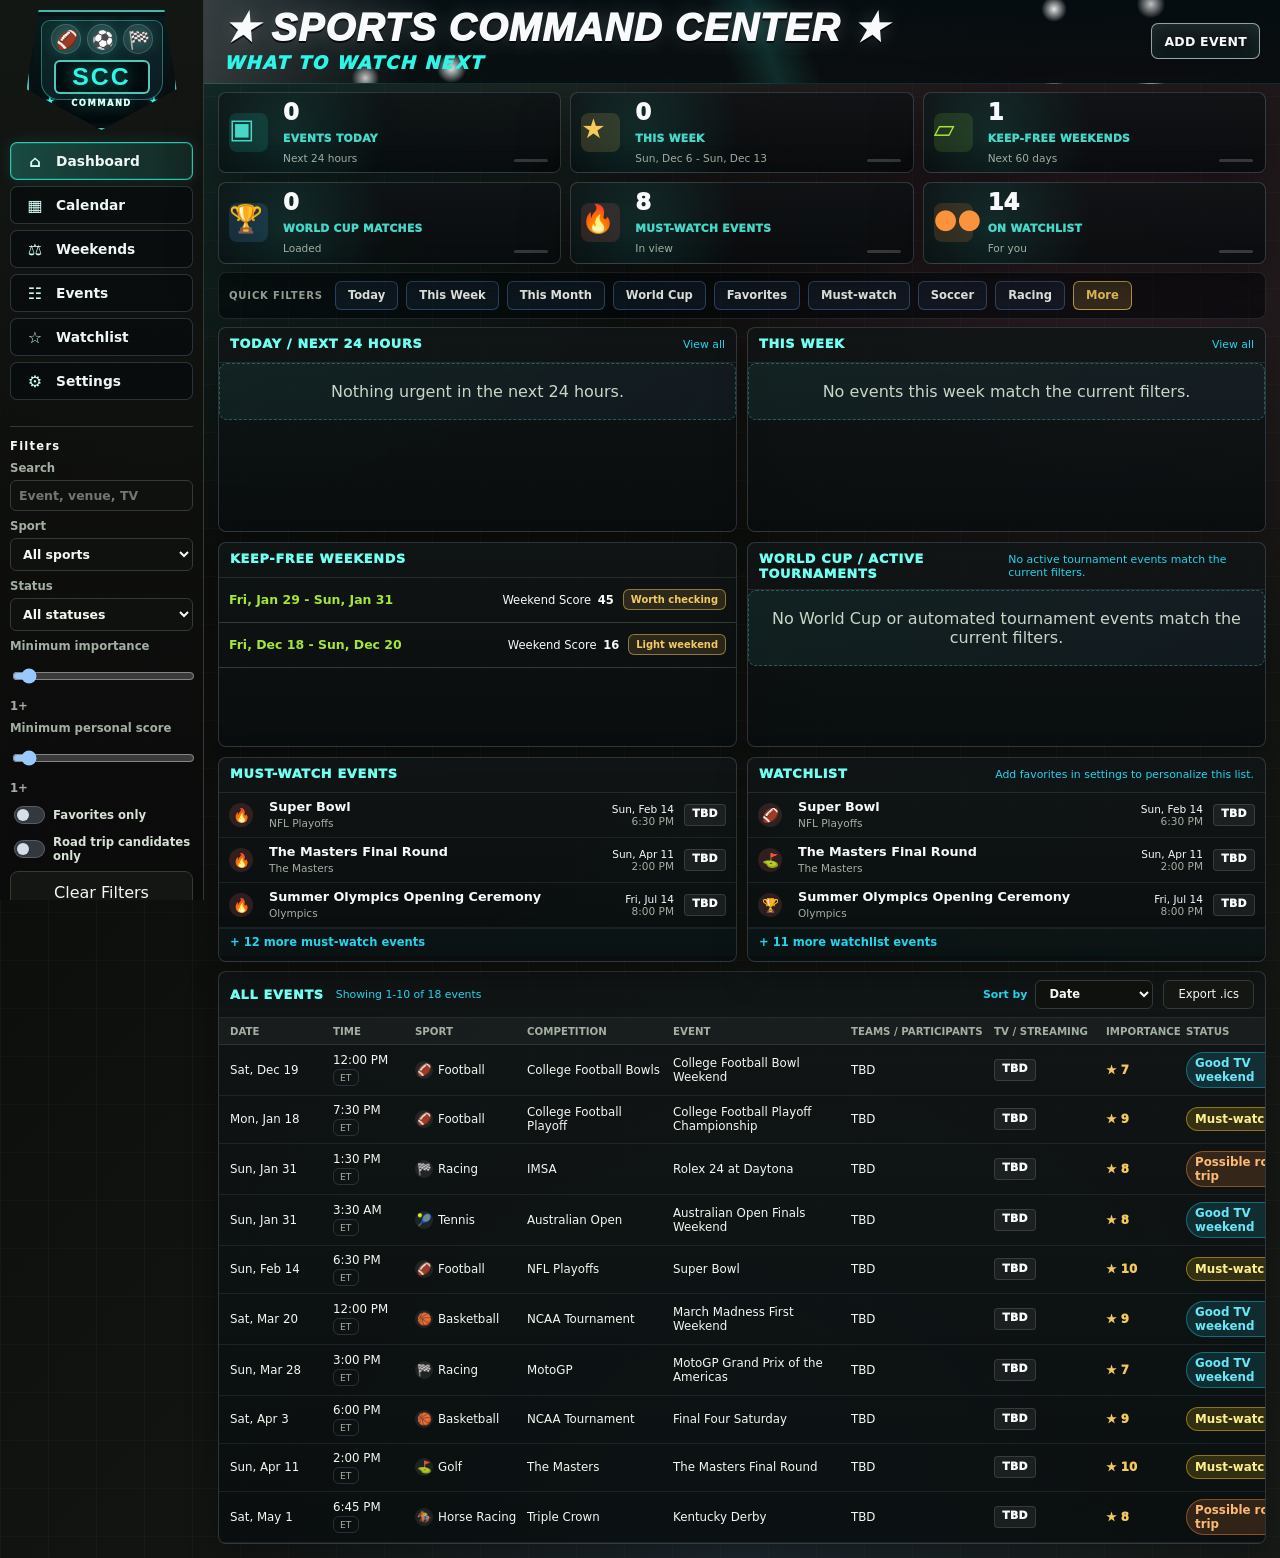
==== outputs/sports-weekend-planner/index.html @ c69b71da "Remove inactive header icons" ====
<!doctype html>
<html lang="en">
  <head>
    <meta charset="utf-8">
    <meta name="viewport" content="width=device-width, initial-scale=1">
    <title>Sports Command Center</title>
    <link rel="stylesheet" href="styles.css">
  </head>
  <body>
    <div class="app-shell">
      <aside class="sidebar">
        <div class="brand">
          <div class="brand-mark">
            <span class="brand-stars">★</span>
            <span class="brand-sports" aria-hidden="true">
              <span>🏈</span>
              <span>⚽</span>
              <span>🏁</span>
            </span>
            <strong>SCC</strong>
            <span class="brand-ribbon">COMMAND</span>
          </div>
          <div>
            <h1>Sports Command Center</h1>
            <p>Your watch calendar</p>
          </div>
        </div>

        <nav class="nav-list" aria-label="Main views">
          <button class="nav-item active" type="button" data-view="dashboard"><span>⌂</span> Dashboard</button>
          <button class="nav-item" type="button" data-view="calendar"><span>▦</span> Calendar</button>
          <button class="nav-item" type="button" data-view="weekends"><span>⚖</span> Weekends</button>
          <button class="nav-item" type="button" data-view="dashboard" data-nav-filter="all"><span>☷</span> Events</button>
          <button class="nav-item" type="button" data-view="dashboard" data-nav-filter="favorites"><span>☆</span> Watchlist</button>
          <button class="nav-item" type="button" data-view="settings"><span>⚙</span> Settings</button>
        </nav>

        <section class="filter-panel" aria-label="Event filters">
          <h2>Filters</h2>
          <label>
            Search
            <input id="searchInput" type="search" placeholder="Event, venue, TV">
          </label>
          <label>
            Sport
            <select id="sportFilter">
              <option value="all">All sports</option>
            </select>
          </label>
          <label>
            Status
            <select id="statusQuickFilter">
              <option value="all">All statuses</option>
              <option value="Must-watch">Must-watch</option>
              <option value="Good TV weekend">Good TV weekend</option>
              <option value="Possible road trip">Road trip candidate</option>
            </select>
          </label>
          <label>
            Minimum importance
            <input id="importanceFilter" type="range" min="1" max="10" value="1">
            <span id="importanceValue">1+</span>
          </label>
          <label>
            Minimum personal score
            <input id="personalScoreFilter" type="range" min="1" max="10" value="1">
            <span id="personalScoreValue">1+</span>
          </label>
          <label class="checkbox-row">
            <input id="favoritesFilter" type="checkbox">
            Favorites only
          </label>
          <label class="checkbox-row">
            <input id="roadTripFilter" type="checkbox">
            Road trip candidates only
          </label>
          <button id="clearFiltersButton" class="secondary-button" type="button">Clear Filters</button>
        </section>

        <section class="data-panel" aria-label="Share event data">
          <h2>Event updates</h2>
          <button id="exportButton" class="secondary-button" type="button">Export Shared JSON</button>
          <button id="importButton" class="secondary-button" type="button">Import JSON</button>
          <button id="calendarExportButton" class="secondary-button" type="button">Export Google Calendar</button>
          <input id="importFileInput" type="file" accept="application/json,.json" hidden>
          <p id="dataStatus" class="data-status">Share JSON for the app, or export high-priority events to calendar.</p>
          <div class="update-summary" aria-label="Hosted update status">
            <span id="updateSourceStatus">Source: events.json</span>
            <span id="autoUpdateStatus">Auto-update: on</span>
            <span id="lastCheckedStatus">Last checked: never</span>
            <span id="lastSuccessStatus">Last success: never</span>
            <span id="lastMergeStatus">Last merge: no hosted updates yet</span>
          </div>
        </section>

        <section class="sidebar-footer" aria-label="App status">
          <div class="header-update-card sidebar-update-card">
            <span>Last update</span>
            <strong id="headerLastUpdate">Not checked yet</strong>
            <small id="headerUpdateHealth">Ready</small>
            <button id="headerCheckUpdatesButton" class="secondary-button compact-action" type="button">Check for Updates</button>
          </div>
          <p class="data-status">Settings stay on this device.</p>
          <p id="appVersion" class="version-note">Version loading...</p>
        </section>
      </aside>

      <main class="main-content">
        <header class="page-header">
          <div>
            <h2 id="pageTitle">★ SPORTS COMMAND CENTER ★</h2>
            <p id="pageSubtitle" class="page-subtitle">WHAT TO WATCH NEXT</p>
          </div>
          <div class="header-actions">
            <button id="addEventButton" class="primary-button" type="button">Add Event</button>
          </div>
        </header>

        <section id="dashboardView" class="view active-view">
          <section class="command-hero" aria-label="Sports Command Center overview">
            <div>
              <p class="scoreboard-label">Live planning board</p>
              <h3>What should we watch next?</h3>
              <p id="heroSummary">Your personalized sports board is ready.</p>
            </div>
            <div id="worldCupIndicator" class="hero-indicator">World Cup status loading...</div>
          </section>

          <section class="stats-grid" aria-label="Event summary">
            <article class="stat-card">
              <span class="stat-icon">▣</span>
              <strong id="todayEvents">0</strong>
              <p>Events today</p>
              <small>Next 24 hours</small>
            </article>
            <article class="stat-card">
              <span class="stat-icon">★</span>
              <strong id="thisWeekEvents">0</strong>
              <p>This week</p>
              <small id="thisWeekRange">Upcoming</small>
            </article>
            <article class="stat-card">
              <span class="stat-icon">▱</span>
              <strong id="keepFreeWeekends">0</strong>
              <p>Keep-free weekends</p>
              <small>Next 60 days</small>
            </article>
            <article class="stat-card">
              <span class="stat-icon">🏆</span>
              <strong id="worldCupMatches">0</strong>
              <p>World Cup matches</p>
              <small>Loaded</small>
            </article>
            <article class="stat-card">
              <span class="stat-icon">🔥</span>
              <strong id="mustWatchEvents">0</strong>
              <p>Must-watch events</p>
              <small>In view</small>
            </article>
            <article class="stat-card">
              <span class="stat-icon">●●</span>
              <strong id="watchlistEvents">0</strong>
              <p>On watchlist</p>
              <small>For you</small>
            </article>
          </section>

          <section class="quick-filter-bar" aria-label="Dashboard quick filters">
            <button class="quick-chip" type="button" data-quick-filter="today">Today</button>
            <button class="quick-chip" type="button" data-quick-filter="week">This Week</button>
            <button class="quick-chip" type="button" data-quick-filter="month">This Month</button>
            <button class="quick-chip" type="button" data-quick-filter="world-cup">World Cup</button>
            <button class="quick-chip" type="button" data-quick-filter="favorites">Favorites</button>
            <button class="quick-chip" type="button" data-quick-filter="must-watch">Must-watch</button>
            <button class="quick-chip" type="button" data-quick-filter="soccer">Soccer</button>
            <button class="quick-chip" type="button" data-quick-filter="racing">Racing</button>
            <button class="quick-chip active" type="button" data-quick-filter="all">More</button>
          </section>

          <section class="dashboard-grid">
            <div class="dashboard-stack">
              <article class="panel highlight-panel today-panel">
                <div class="panel-heading">
                  <h3>Today / Next 24 Hours</h3>
                  <p>View all</p>
                </div>
                <div id="todayEventList" class="compact-list"></div>
              </article>

              <article class="panel week-panel">
                <div class="panel-heading">
                  <h3>This Week</h3>
                  <p>View all</p>
                </div>
                <div id="thisWeekList" class="compact-list"></div>
              </article>

              <article class="panel tournament-panel">
                <div class="panel-heading">
                  <h3>World Cup / Active Tournaments</h3>
                  <p id="activeTournamentSummary">View all</p>
                </div>
                <div id="activeTournamentList" class="compact-list"></div>
              </article>

              <article class="panel mustwatch-panel">
                <div class="panel-heading">
                  <h3>Must-Watch Events</h3>
                </div>
                <div id="mustWatchList" class="compact-list"></div>
              </article>

              <article class="panel keepfree-panel">
                <div class="panel-heading">
                  <h3>Keep-Free Weekends</h3>
                </div>
                <div id="bestWeekendList" class="weekend-score-list"></div>
              </article>

              <article class="panel watchlist-panel">
                <div class="panel-heading">
                  <h3>Watchlist</h3>
                  <p id="watchlistSummary">View all</p>
                </div>
                <div id="personalWatchList" class="compact-list"></div>
              </article>

              <article class="panel trip-panel">
                <div class="panel-heading">
                  <h3>Optional Trip Candidates</h3>
                  <p id="homeBaseSummary">Home base not set.</p>
                </div>
                <div id="tripList" class="compact-list"></div>
              </article>

              <article class="panel sports-panel">
                <div class="panel-heading">
                  <h3>Sports Covered</h3>
                </div>
                <div id="sportSummary" class="sport-summary"></div>
              </article>
            </div>

            <article class="panel event-list-panel">
              <div class="panel-heading">
                <h3>All Events</h3>
                <p id="eventListSummary">Showing upcoming events.</p>
                <div class="table-actions">
                  <label class="sort-control">Sort by
                    <select id="eventSortInput">
                      <option value="date">Date</option>
                      <option value="importance">Importance</option>
                      <option value="sport">Sport</option>
                    </select>
                  </label>
                  <button id="tableCalendarExportButton" class="secondary-button compact-action" type="button">Export .ics</button>
                </div>
              </div>
              <div id="eventList" class="event-list"></div>
            </article>
          </section>
        </section>

        <section id="calendarView" class="view">
          <div class="calendar-toolbar">
            <button id="previousMonthButton" class="secondary-button" type="button">Previous</button>
            <h3 id="calendarMonthLabel">Month</h3>
            <button id="nextMonthButton" class="secondary-button" type="button">Next</button>
          </div>
          <div class="calendar-weekdays" aria-hidden="true">
            <span>Sun</span>
            <span>Mon</span>
            <span>Tue</span>
            <span>Wed</span>
            <span>Thu</span>
            <span>Fri</span>
            <span>Sat</span>
          </div>
          <div id="calendarGrid" class="calendar-grid"></div>
        </section>

        <section id="weekendsView" class="view">
          <article class="panel">
            <div class="panel-heading">
              <h3>Weekend Planner</h3>
              <p>Events grouped Friday through Sunday.</p>
            </div>
            <div id="weekendList" class="weekend-list"></div>
          </article>
        </section>

        <section id="settingsView" class="view">
          <article class="panel settings-panel settings-view-panel" aria-label="App settings">
            <div class="panel-heading">
              <h3>Settings</h3>
              <p>Personalize your watch calendar.</p>
            </div>
            <div class="settings-grid">
              <label>
                Theme
                <select id="themeInput">
                  <option value="dark">Dark</option>
                  <option value="light">Light</option>
                  <option value="system">System</option>
                </select>
              </label>
              <label>
                Home base
                <input id="homeBaseInput" placeholder="City, State">
              </label>
              <label>
                Default timezone
                <input id="defaultTimezoneInput" placeholder="ET">
              </label>
              <label>
                Default TV service
                <input id="defaultTvInput" placeholder="YouTube TV, ESPN+, Peacock">
              </label>
              <label>
                Favorite sports
                <textarea id="favoriteSportsInput" rows="3" placeholder="Soccer, Racing, Football"></textarea>
              </label>
              <label>
                Favorite leagues and competitions
                <textarea id="favoriteCompetitionsInput" rows="3" placeholder="Champions League, Formula 1, NFL"></textarea>
              </label>
              <label>
                Favorite teams
                <textarea id="favoriteTeamsInput" rows="3" placeholder="Arsenal, USMNT, Dodgers"></textarea>
              </label>
              <label>
                Favorite drivers and athletes
                <textarea id="favoriteDriversInput" rows="3" placeholder="Max Verstappen, Chase Elliott"></textarea>
              </label>
              <label class="checkbox-row">
                <input id="autoUpdateInput" type="checkbox">
                Auto-update hosted events
              </label>
              <label>
                Update source
                <input id="updateUrlInput" placeholder="events.json">
              </label>
            </div>
            <div class="settings-actions">
              <button id="saveSettingsButton" class="primary-button" type="button">Save Settings</button>
              <button id="checkUpdatesButton" class="secondary-button" type="button">Check for Event Updates</button>
            </div>
            <p id="settingsStatus" class="data-status">Settings stay on this device.</p>
          </article>
        </section>
      </main>
    </div>

    <dialog id="eventDialog" class="event-dialog">
      <form id="eventForm" method="dialog">
        <div class="dialog-header">
          <div>
            <p class="eyebrow">Add manual event</p>
            <h2 id="dialogTitle">New sports event</h2>
          </div>
          <button id="closeDialogButton" class="icon-button" type="button" aria-label="Close">X</button>
        </div>

        <input id="eventIdInput" type="hidden">

        <div class="form-grid">
          <div class="form-section-title span-2">Event details</div>

          <label class="span-2">
            Event title
            <input id="titleInput" required placeholder="World Series Game 1">
          </label>

          <label>
            Sport
            <select id="sportInput" required>
              <option>Soccer</option>
              <option>Football</option>
              <option>Racing</option>
              <option>Baseball</option>
              <option>Basketball</option>
              <option>Hockey</option>
              <option>Tennis</option>
              <option>Golf</option>
              <option>Combat Sports</option>
              <option>Horse Racing</option>
              <option>Major Events</option>
            </select>
          </label>

          <label>
            Competition
            <input id="competitionInput" placeholder="MLB Playoffs">
          </label>

          <label>
            Date
            <input id="dateInput" type="date" required>
          </label>

          <label>
            Start time
            <input id="timeInput" type="time">
          </label>

          <label>
            Timezone
            <input id="timezoneInput" placeholder="ET">
          </label>

          <label>
            Importance 1-10
            <input id="importanceInput" type="number" min="1" max="10" value="7" required>
          </label>

          <label>
            Personal score 1-10
            <input id="personalImportanceInput" type="number" min="1" max="10" value="7">
          </label>

          <label>
            Status
            <select id="statusInput">
              <option>Must-watch</option>
              <option>Good TV weekend</option>
              <option>Possible road trip</option>
              <option>Already attending</option>
              <option>Skip</option>
            </select>
          </label>

          <label>
            Venue
            <input id="venueInput" placeholder="Stadium or venue">
          </label>

          <label>
            Location
            <input id="locationInput" placeholder="City, State">
          </label>

          <label>
            TV or streaming
            <input id="tvInput" placeholder="ESPN, Peacock, FOX">
          </label>

          <label class="span-2">
            Notes
            <textarea id="notesInput" rows="3" placeholder="Why this event matters"></textarea>
          </label>

          <div class="form-section-title span-2">Personalization</div>

          <label>
            Teams, clubs, or countries
            <textarea id="teamTagsInput" rows="2" placeholder="USMNT, Arsenal, Dodgers"></textarea>
          </label>

          <label>
            Drivers or athletes
            <textarea id="driverTagsInput" rows="2" placeholder="Max Verstappen, Chase Elliott"></textarea>
          </label>

          <label>
            League or competition tags
            <textarea id="competitionTagsInput" rows="2" placeholder="Formula 1, Champions League, NFL"></textarea>
          </label>

          <label>
            Other watch keywords
            <textarea id="favoriteTagsInput" rows="2" placeholder="Final, derby, rivalry, title race"></textarea>
          </label>

          <div class="form-section-title span-2">Optional trip planning</div>

          <label>
            Distance from home
            <input id="distanceInput" placeholder="320 miles, 4.5 hours, international">
          </label>

          <label>
            Trip status
            <select id="tripStatusInput">
              <option>Idea</option>
              <option>Considering</option>
              <option>Planning</option>
              <option>Booked</option>
              <option>Attended</option>
            </select>
          </label>

          <label>
            Hotel needed?
            <select id="hotelInput">
              <option value="false">No</option>
              <option value="true">Yes</option>
            </select>
          </label>

          <label>
            Ticket link
            <input id="ticketInput" type="url" placeholder="https://">
          </label>

          <label>
            My interest 1-10
            <input id="myInterestInput" type="number" min="1" max="10" value="7">
          </label>

          <label>
            Friend interest 1-10
            <input id="friendInterestInput" type="number" min="1" max="10" value="7">
          </label>

          <label class="span-2">
            Travel notes
            <textarea id="travelNotesInput" rows="3" placeholder="Drive time, hotel area, airport options"></textarea>
          </label>
        </div>

        <div class="dialog-actions">
          <button id="deleteEventButton" class="danger-button" type="button">Delete</button>
          <div class="dialog-action-group">
            <button id="cancelDialogButton" class="secondary-button" type="button">Cancel</button>
            <button class="primary-button" type="submit">Save Event</button>
          </div>
        </div>
      </form>
    </dialog>

    <dialog id="importPreviewDialog" class="event-dialog">
      <form id="importPreviewForm" method="dialog">
        <div class="dialog-header">
          <div>
            <p class="eyebrow">Import preview</p>
            <h2>Review shared calendar</h2>
          </div>
          <button id="closeImportPreviewButton" class="icon-button" type="button" aria-label="Close">X</button>
        </div>

        <div id="importPreviewContent" class="import-preview-content"></div>

        <div class="dialog-actions">
          <button id="cancelImportPreviewButton" class="secondary-button" type="button">Cancel</button>
          <div class="dialog-action-group">
            <button id="confirmImportButton" class="primary-button" type="button">Import Events</button>
          </div>
        </div>
      </form>
    </dialog>

    <script src="app.js"></script>
  </body>
</html>
---- outputs/sports-weekend-planner/styles.css ----
:root {
  color-scheme: dark;
  --background: #070807;
  --panel: #141614;
  --panel-strong: #20251f;
  --line: #343b33;
  --text: #f5f8f1;
  --muted: #a3afa3;
  --accent: #46d7c7;
  --gold: #f4c95d;
  --danger: #ff6b6b;
  --blue: #60a5fa;
  --pink: #f472b6;
  --green: #4ade80;
  --orange: #fb923c;
  --field: #79e56a;
  --stadium: #f8fafc;
  --shadow: 0 18px 50px rgba(0, 0, 0, 0.38);
}

body[data-theme="light"] {
  color-scheme: light;
  --background: #f5f7f2;
  --panel: #ffffff;
  --panel-strong: #edf3ec;
  --line: #cbd7ca;
  --text: #172017;
  --muted: #5e6b5d;
  --accent: #0f9f91;
  --gold: #c98b12;
  --danger: #c24141;
  --blue: #2563eb;
  --pink: #be3b8b;
  --green: #15803d;
  --orange: #c95f13;
  --field: #2f9e44;
  --stadium: #0f172a;
  --shadow: 0 18px 42px rgba(38, 52, 42, 0.14);
}

* {
  box-sizing: border-box;
}

body {
  margin: 0;
  min-height: 100vh;
  background:
    linear-gradient(90deg, rgba(255, 255, 255, 0.025) 1px, transparent 1px),
    linear-gradient(180deg, rgba(255, 255, 255, 0.018) 1px, transparent 1px),
    radial-gradient(circle at 50% -10%, rgba(248, 250, 252, 0.13), transparent 24%),
    radial-gradient(circle at 14% 0%, rgba(70, 215, 199, 0.18), transparent 30%),
    radial-gradient(circle at 86% 14%, rgba(244, 114, 182, 0.12), transparent 28%),
    radial-gradient(circle at 58% 100%, rgba(96, 165, 250, 0.12), transparent 32%),
    linear-gradient(135deg, #070807 0%, #10120f 48%, #171a16 100%);
  background-size: 48px 48px, 48px 48px, auto, auto, auto, auto, auto;
  color: var(--text);
  font-family: Inter, ui-sans-serif, system-ui, -apple-system, BlinkMacSystemFont, "Segoe UI", sans-serif;
}

body[data-theme="light"] {
  background:
    linear-gradient(90deg, rgba(15, 23, 42, 0.025) 1px, transparent 1px),
    linear-gradient(180deg, rgba(15, 23, 42, 0.02) 1px, transparent 1px),
    radial-gradient(circle at 14% 0%, rgba(15, 159, 145, 0.12), transparent 30%),
    radial-gradient(circle at 86% 14%, rgba(190, 59, 139, 0.09), transparent 28%),
    radial-gradient(circle at 58% 100%, rgba(37, 99, 235, 0.08), transparent 32%),
    linear-gradient(135deg, #f7faf5 0%, #eef4ee 48%, #e8efe7 100%);
}

input,
select,
textarea {
  width: 100%;
  border: 1px solid var(--line);
  border-radius: 8px;
  background: #0f110e;
  color: var(--text);
  font: inherit;
  padding: 11px 12px;
}

body[data-theme="light"] input,
body[data-theme="light"] select,
body[data-theme="light"] textarea {
  background: #ffffff;
}

textarea {
  resize: vertical;
}

input:focus,
select:focus,
textarea:focus {
  border-color: var(--accent);
  box-shadow: 0 0 0 3px rgba(70, 215, 199, 0.16);
  outline: none;
}

label {
  display: grid;
  gap: 7px;
  color: var(--muted);
  font-size: 0.84rem;
  font-weight: 750;
}

button {
  font: inherit;
  cursor: pointer;
}

a {
  color: var(--accent);
}

a:hover {
  color: var(--gold);
}

.app-shell {
  display: grid;
  grid-template-columns: 300px minmax(0, 1fr);
  min-height: 100vh;
}

.sidebar {
  border-right: 1px solid var(--line);
  background:
    linear-gradient(180deg, rgba(20, 22, 19, 0.96), rgba(10, 11, 10, 0.94)),
    linear-gradient(90deg, rgba(70, 215, 199, 0.08) 1px, transparent 1px),
    radial-gradient(circle at 30% 0%, rgba(70, 215, 199, 0.16), transparent 36%);
  background-size: auto, 38px 38px, auto;
  padding: 24px;
}

body[data-theme="light"] .sidebar {
  background:
    linear-gradient(180deg, rgba(255, 255, 255, 0.96), rgba(238, 244, 238, 0.95)),
    radial-gradient(circle at 30% 0%, rgba(15, 159, 145, 0.12), transparent 36%);
}

.brand {
  display: grid;
  grid-template-columns: 54px 1fr;
  gap: 14px;
  align-items: center;
  margin-bottom: 28px;
}

.brand-mark {
  display: grid;
  place-items: center;
  width: 54px;
  height: 54px;
  border: 1px solid rgba(70, 215, 199, 0.55);
  border-radius: 8px;
  background:
    linear-gradient(135deg, rgba(70, 215, 199, 0.3), rgba(244, 201, 93, 0.22), rgba(244, 114, 182, 0.18)),
    repeating-linear-gradient(0deg, rgba(255, 255, 255, 0.09) 0 2px, transparent 2px 5px);
  color: #8ffcf0;
  font-weight: 900;
  text-shadow: 0 0 16px rgba(70, 215, 199, 0.55);
}

.brand h1,
.page-header h2,
.panel-heading h3 {
  margin: 0;
}

.brand h1 {
  font-size: 1.08rem;
  line-height: 1.2;
}

.brand p,
.eyebrow,
.stat-card p,
.event-meta,
.compact-list p {
  color: var(--muted);
}

.brand p {
  margin: 6px 0 0;
  font-size: 0.86rem;
}

.nav-list {
  display: grid;
  gap: 8px;
  margin-bottom: 24px;
}

.nav-item,
.primary-button,
.secondary-button,
.danger-button {
  min-height: 42px;
  border: 1px solid var(--line);
  border-radius: 8px;
  color: var(--text);
}

.nav-item {
  text-align: left;
  padding: 0 14px;
  background: var(--panel);
}

.nav-item.active {
  border-color: rgba(70, 215, 199, 0.75);
  background: rgba(70, 215, 199, 0.14);
}

.primary-button:disabled {
  cursor: not-allowed;
  opacity: 0.58;
}

.main-content {
  min-width: 0;
  padding: 28px;
}

.page-header {
  display: flex;
  justify-content: space-between;
  gap: 18px;
  align-items: center;
  margin-bottom: 18px;
}

.page-header h2 {
  font-size: clamp(1.55rem, 2.3vw, 2.35rem);
  line-height: 1.05;
}

.page-subtitle {
  max-width: 760px;
  margin: 8px 0 0;
  color: var(--muted);
}

.eyebrow {
  margin: 0 0 6px;
  text-transform: uppercase;
  letter-spacing: 0.08em;
  font-size: 0.72rem;
  font-weight: 800;
}

.primary-button {
  padding: 0 18px;
  border-color: rgba(70, 215, 199, 0.85);
  background: linear-gradient(135deg, #2dd4bf, #2563eb 54%, #f97316);
  font-weight: 800;
  box-shadow: 0 12px 34px rgba(45, 212, 191, 0.22);
}

.secondary-button {
  padding: 0 14px;
  background: var(--panel);
}

.compact-action {
  min-height: 34px;
  margin-top: 12px;
}

.filter-panel,
.data-panel,
.settings-panel {
  display: grid;
  gap: 14px;
  border-top: 1px solid var(--line);
  margin-top: 24px;
  padding-top: 22px;
}

.filter-panel h2,
.data-panel h2,
.settings-panel h2 {
  margin: 0;
  font-size: 0.95rem;
}

.filter-panel .secondary-button,
.data-panel .secondary-button,
.settings-panel .secondary-button {
  width: 100%;
}

.data-status {
  margin: 0;
  color: var(--muted);
  font-size: 0.8rem;
  line-height: 1.4;
}

.version-note {
  margin: -4px 0 0;
  color: var(--muted);
  font-size: 0.74rem;
  font-weight: 800;
  letter-spacing: 0.04em;
  text-transform: uppercase;
}

.update-summary {
  display: grid;
  gap: 6px;
  border: 1px solid rgba(70, 215, 199, 0.22);
  border-radius: 8px;
  background: rgba(70, 215, 199, 0.07);
  color: var(--muted);
  font-size: 0.75rem;
  line-height: 1.35;
  padding: 10px;
}

.checkbox-row {
  display: flex;
  align-items: center;
  gap: 10px;
}

.checkbox-row input {
  width: 18px;
  height: 18px;
}

.danger-button {
  padding: 0 14px;
  border-color: rgba(255, 107, 107, 0.72);
  background: rgba(255, 107, 107, 0.13);
  color: #ffd7d7;
}

.view {
  display: none;
}

.active-view {
  display: block;
}

.command-hero {
  display: flex;
  justify-content: space-between;
  gap: 18px;
  align-items: stretch;
  border: 1px solid rgba(70, 215, 199, 0.38);
  border-radius: 8px;
  background:
    linear-gradient(115deg, rgba(34, 197, 94, 0.16), rgba(37, 99, 235, 0.12) 42%, rgba(249, 115, 22, 0.12)),
    repeating-linear-gradient(90deg, rgba(255, 255, 255, 0.055) 0 1px, transparent 1px 12px),
    rgba(15, 18, 16, 0.92);
  box-shadow: var(--shadow);
  margin-bottom: 14px;
  overflow: hidden;
  padding: 18px;
}

body[data-theme="light"] .command-hero {
  background:
    linear-gradient(115deg, rgba(34, 197, 94, 0.12), rgba(37, 99, 235, 0.08) 42%, rgba(249, 115, 22, 0.08)),
    repeating-linear-gradient(90deg, rgba(15, 23, 42, 0.04) 0 1px, transparent 1px 12px),
    rgba(255, 255, 255, 0.92);
}

.command-hero h3 {
  margin: 0;
  font-size: clamp(1.25rem, 2vw, 1.8rem);
}

.command-hero p {
  margin: 8px 0 0;
  color: var(--muted);
}

.scoreboard-label {
  color: var(--gold);
  font-size: 0.74rem;
  font-weight: 950;
  letter-spacing: 0.12em;
  text-transform: uppercase;
}

.hero-indicator {
  display: grid;
  place-items: center;
  min-width: 230px;
  border: 1px solid rgba(244, 201, 93, 0.36);
  border-radius: 8px;
  background:
    linear-gradient(180deg, rgba(244, 201, 93, 0.16), rgba(15, 18, 16, 0.18)),
    repeating-linear-gradient(0deg, rgba(244, 201, 93, 0.12) 0 1px, transparent 1px 5px);
  color: var(--gold);
  font-size: 0.9rem;
  font-weight: 900;
  padding: 14px;
  text-align: center;
}

.quick-filter-bar {
  display: flex;
  flex-wrap: wrap;
  gap: 8px;
  margin-bottom: 16px;
}

.quick-chip {
  min-height: 34px;
  border: 1px solid rgba(96, 165, 250, 0.34);
  border-radius: 999px;
  background: rgba(96, 165, 250, 0.08);
  color: var(--text);
  font-size: 0.82rem;
  font-weight: 850;
  padding: 0 12px;
}

.quick-chip.active {
  border-color: rgba(244, 201, 93, 0.74);
  background: rgba(244, 201, 93, 0.16);
  color: var(--gold);
}

.stats-grid {
  display: grid;
  grid-template-columns: repeat(4, minmax(0, 1fr));
  gap: 14px;
  margin-bottom: 18px;
}

.stat-card,
.panel {
  border: 1px solid var(--line);
  border-radius: 8px;
  background:
    linear-gradient(180deg, rgba(255, 255, 255, 0.035), transparent 38%),
    rgba(20, 22, 19, 0.9);
  box-shadow: var(--shadow);
}

body[data-theme="light"] .stat-card,
body[data-theme="light"] .panel {
  background: rgba(255, 255, 255, 0.88);
}

.stat-card {
  position: relative;
  overflow: hidden;
  padding: 16px;
}

.stat-card::after {
  content: "";
  position: absolute;
  inset: auto 12px 10px auto;
  width: 34px;
  height: 3px;
  border-radius: 999px;
  background: rgba(255, 255, 255, 0.18);
}

.stat-card::before {
  content: "";
  position: absolute;
  inset: 0 auto 0 0;
  width: 4px;
  background: var(--accent);
}

.stat-card:nth-child(2)::before {
  background: var(--gold);
}

.stat-card:nth-child(3)::before {
  background: var(--orange);
}

.stat-card:nth-child(4)::before {
  background: var(--blue);
}

.stat-card span {
  display: block;
  font-size: 1.7rem;
  font-weight: 900;
}

.stat-card p {
  margin: 4px 0 0;
  font-size: 0.86rem;
}

.dashboard-grid {
  display: grid;
  align-items: start;
  grid-template-columns: minmax(280px, 0.9fr) minmax(420px, 1.1fr);
  gap: 18px;
}

.dashboard-stack {
  display: grid;
  gap: 18px;
}

.panel {
  padding: 18px;
}

.event-list-panel {
  align-self: start;
}

.panel-heading {
  margin-bottom: 14px;
}

.panel-heading p {
  margin: 4px 0 0;
  color: var(--muted);
  font-size: 0.86rem;
}

.event-list,
.compact-list,
.sport-summary,
.weekend-list,
.weekend-score-list {
  display: grid;
  gap: 10px;
}

.event-card,
.sport-card,
.trip-card,
.watch-card,
.weekend-card,
.spotlight-card,
.weekend-score-card,
.mini-event-card {
  border: 1px solid var(--line);
  border-left-color: var(--sport-color, var(--accent));
  border-left-width: 4px;
  border-radius: 8px;
  background:
    linear-gradient(135deg, var(--sport-bg, rgba(70, 215, 199, 0.08)), rgba(29, 33, 28, 0.78) 34%),
    rgba(29, 33, 28, 0.76);
  padding: 14px;
}

body[data-theme="light"] .event-card,
body[data-theme="light"] .sport-card,
body[data-theme="light"] .trip-card,
body[data-theme="light"] .watch-card,
body[data-theme="light"] .weekend-card,
body[data-theme="light"] .spotlight-card,
body[data-theme="light"] .weekend-score-card,
body[data-theme="light"] .mini-event-card {
  background:
    linear-gradient(135deg, var(--sport-bg, rgba(15, 159, 145, 0.08)), rgba(255, 255, 255, 0.88) 34%),
    rgba(255, 255, 255, 0.9);
}

.highlight-panel {
  border-color: rgba(244, 201, 93, 0.32);
}

.spotlight-card {
  border-color: var(--sport-line, rgba(70, 215, 199, 0.5));
  background:
    linear-gradient(135deg, var(--sport-bg, rgba(70, 215, 199, 0.16)), rgba(244, 201, 93, 0.09) 52%, rgba(29, 33, 28, 0.84));
}

.spotlight-card h4,
.weekend-score-card h4 {
  margin: 0 0 8px;
}

.spotlight-card p,
.weekend-score-card p {
  margin: 8px 0 0;
  color: var(--muted);
  font-size: 0.86rem;
}

.event-button {
  width: 100%;
  color: var(--text);
  cursor: pointer;
  font: inherit;
  text-align: left;
  transition: border-color 140ms ease, transform 140ms ease, background 140ms ease;
}

.event-button:hover {
  border-color: var(--sport-line, rgba(70, 215, 199, 0.75));
  transform: translateY(-1px);
}

.event-topline {
  display: flex;
  justify-content: space-between;
  gap: 14px;
  align-items: flex-start;
}

.event-card h4 {
  margin: 0 0 8px;
  font-size: 1rem;
}

.event-matchup {
  margin: -2px 0 8px;
  color: var(--stadium);
  font-size: 0.88rem;
  font-weight: 850;
}

.event-meta {
  display: flex;
  flex-wrap: wrap;
  gap: 8px;
  align-items: center;
  font-size: 0.84rem;
}

.tag {
  display: inline-flex;
  align-items: center;
  min-height: 24px;
  border: 1px solid var(--tag-line);
  border-radius: 999px;
  padding: 3px 8px;
  background: var(--tag-bg);
  color: var(--tag-color);
  font-size: 0.74rem;
  font-weight: 850;
}

.status-tag {
  color: var(--tag-color);
}

.source-pill {
  border: 1px solid rgba(96, 165, 250, 0.45);
  border-radius: 999px;
  background: rgba(96, 165, 250, 0.13);
  color: var(--blue);
  font-size: 0.72rem;
  font-weight: 900;
  padding: 3px 8px;
}

.importance {
  display: grid;
  place-items: center;
  min-width: 36px;
  height: 32px;
  border-radius: 8px;
  background: linear-gradient(135deg, var(--gold), #f59e0b);
  color: #141613;
  font-weight: 950;
}

body[data-theme="light"] .importance {
  color: #241a08;
}

.sport-card strong,
.trip-card strong,
.watch-card strong {
  display: block;
  margin-bottom: 4px;
}

.sport-card span,
.trip-card p,
.watch-card p {
  font-size: 0.84rem;
}

.trip-card p,
.watch-card p {
  margin: 0;
}

.watch-card .event-meta {
  margin-top: 10px;
}

.mini-event-card {
  display: grid;
  gap: 5px;
  color: var(--text);
  padding: 12px;
}

.mini-event-card strong {
  font-size: 0.92rem;
}

.mini-event-card span {
  color: var(--muted);
  font-size: 0.78rem;
}

.watch-reason {
  color: var(--gold);
  font-weight: 850;
}

.score-label {
  border: 1px solid rgba(244, 201, 93, 0.5);
  border-radius: 999px;
  background: rgba(244, 201, 93, 0.13);
  color: var(--gold);
  font-size: 0.74rem;
  font-weight: 900;
  padding: 4px 8px;
}

.trip-details {
  display: grid;
  gap: 6px;
  margin-top: 8px;
  color: var(--muted);
  font-size: 0.82rem;
}

.trip-details span {
  display: block;
}

.interest-row {
  display: flex;
  flex-wrap: wrap;
  gap: 8px;
  margin-top: 10px;
}

.interest-pill {
  border: 1px solid var(--line);
  border-radius: 999px;
  padding: 4px 8px;
  color: var(--text);
  font-size: 0.75rem;
  font-weight: 800;
}

.calendar-toolbar {
  display: flex;
  align-items: center;
  justify-content: space-between;
  gap: 14px;
  margin-bottom: 14px;
}

.calendar-toolbar h3 {
  margin: 0;
  font-size: 1.15rem;
}

.calendar-weekdays,
.calendar-grid {
  display: grid;
  grid-template-columns: repeat(7, minmax(0, 1fr));
  gap: 8px;
}

.calendar-weekdays {
  margin-bottom: 8px;
  color: var(--muted);
  font-size: 0.78rem;
  font-weight: 850;
  text-transform: uppercase;
}

.calendar-weekdays span {
  padding: 0 8px;
}

.calendar-day {
  min-height: 136px;
  border: 1px solid var(--line);
  border-radius: 8px;
  background:
    linear-gradient(180deg, rgba(32, 37, 31, 0.94), rgba(20, 22, 19, 0.92));
  padding: 9px;
}

body[data-theme="light"] .calendar-day {
  background:
    linear-gradient(180deg, rgba(255, 255, 255, 0.94), rgba(239, 245, 238, 0.92));
}

.calendar-day.outside-month {
  opacity: 0.42;
}

.day-number {
  margin-bottom: 8px;
  color: var(--muted);
  font-size: 0.78rem;
  font-weight: 850;
}

.calendar-event {
  display: grid;
  gap: 4px;
  width: 100%;
  margin-bottom: 6px;
  border: 1px solid var(--line);
  border-radius: 8px;
  background:
    linear-gradient(135deg, var(--sport-bg, rgba(70, 215, 199, 0.12)), rgba(29, 33, 28, 0.92) 48%);
  color: var(--text);
  padding: 7px;
  text-align: left;
  transition: border-color 140ms ease, transform 140ms ease;
}

body[data-theme="light"] .calendar-event {
  background:
    linear-gradient(135deg, var(--sport-bg, rgba(15, 159, 145, 0.1)), rgba(255, 255, 255, 0.94) 48%);
}

.calendar-event:hover {
  border-color: var(--sport-line, rgba(70, 215, 199, 0.75));
  transform: translateY(-1px);
}

.calendar-event strong {
  font-size: 0.78rem;
  line-height: 1.25;
}

.calendar-event span {
  color: var(--muted);
  font-size: 0.74rem;
}

.weekend-card h4 {
  margin: 0 0 10px;
}

.weekend-events {
  display: grid;
  gap: 10px;
}

.empty-state {
  border: 1px dashed rgba(70, 215, 199, 0.35);
  border-radius: 8px;
  color: #c8d6c7;
  background: linear-gradient(135deg, rgba(70, 215, 199, 0.08), rgba(96, 165, 250, 0.06));
  padding: 18px;
  text-align: center;
}

body[data-theme="light"] .empty-state {
  color: #42513f;
  background: linear-gradient(135deg, rgba(15, 159, 145, 0.08), rgba(37, 99, 235, 0.05));
}

.event-dialog {
  width: min(940px, calc(100vw - 28px));
  border: 1px solid var(--line);
  border-radius: 8px;
  background: #10120f;
  color: var(--text);
  box-shadow: var(--shadow);
  padding: 0;
}

body[data-theme="light"] .event-dialog {
  background: #f8fbf6;
}

.event-dialog::backdrop {
  background: rgba(0, 0, 0, 0.72);
}

.event-dialog form {
  padding: 22px;
}

.dialog-header,
.dialog-actions {
  display: flex;
  align-items: center;
  justify-content: space-between;
  gap: 14px;
}

.dialog-header {
  margin-bottom: 18px;
}

.dialog-header h2 {
  margin: 0;
}

.icon-button {
  width: 42px;
  height: 42px;
  border: 1px solid var(--line);
  border-radius: 8px;
  background: var(--panel);
  color: var(--text);
}

body[data-theme="light"] .icon-button {
  background: #ffffff;
}

.form-grid {
  display: grid;
  grid-template-columns: repeat(2, minmax(0, 1fr));
  gap: 14px;
}

.form-section-title {
  border-top: 1px solid var(--line);
  color: var(--accent);
  font-size: 0.78rem;
  font-weight: 900;
  letter-spacing: 0.08em;
  margin-top: 4px;
  padding-top: 14px;
  text-transform: uppercase;
}

.form-section-title:first-child {
  border-top: 0;
  margin-top: 0;
  padding-top: 0;
}

.span-2 {
  grid-column: 1 / -1;
}

.dialog-actions {
  margin-top: 20px;
}

.dialog-action-group {
  display: flex;
  gap: 10px;
}

.import-preview-content {
  display: grid;
  gap: 16px;
}

.import-summary-grid {
  display: grid;
  grid-template-columns: repeat(3, minmax(0, 1fr));
  gap: 10px;
}

.import-summary-grid article {
  border: 1px solid var(--line);
  border-radius: 8px;
  background: var(--panel);
  padding: 12px;
}

.import-summary-grid strong {
  display: block;
  font-size: 1.35rem;
}

.import-summary-grid span {
  color: var(--muted);
  font-size: 0.78rem;
  font-weight: 800;
  text-transform: uppercase;
}

.import-preview-section h3 {
  margin: 0 0 8px;
  font-size: 0.95rem;
}

.import-preview-section ul {
  display: grid;
  gap: 6px;
  margin: 0;
  padding-left: 18px;
}

.import-preview-section li {
  color: var(--text);
}

.import-preview-section li span {
  color: var(--muted);
}

@media (max-width: 980px) {
  .app-shell,
  .dashboard-grid {
    grid-template-columns: 1fr;
  }

  .sidebar {
    border-bottom: 1px solid var(--line);
    border-right: 0;
  }

  .command-hero {
    flex-direction: column;
  }

  .hero-indicator {
    min-width: 0;
  }

  .stats-grid {
    grid-template-columns: repeat(2, minmax(0, 1fr));
  }
}

@media (max-width: 640px) {
  .sidebar,
  .main-content {
    padding: 18px;
  }

  .page-header {
    align-items: stretch;
    flex-direction: column;
  }

  .stats-grid {
    grid-template-columns: 1fr;
  }

  .event-topline {
    flex-direction: column;
  }

  .importance {
    align-self: flex-start;
  }

  .calendar-toolbar {
    align-items: stretch;
    flex-direction: column;
  }

  .calendar-weekdays {
    display: none;
  }

  .calendar-grid {
    grid-template-columns: 1fr;
  }

  .calendar-day {
    min-height: auto;
  }

  .form-grid {
    grid-template-columns: 1fr;
  }

  .span-2 {
    grid-column: auto;
  }

  .dialog-actions {
    align-items: stretch;
    flex-direction: column;
  }

  .dialog-action-group {
    flex-direction: column-reverse;
  }
}

/* Version 0.16 visual fidelity pass: scoreboard command-center layout. */
.app-shell {
  grid-template-columns: 220px minmax(0, 1fr);
}

.sidebar {
  padding: 18px 14px;
}

.brand {
  grid-template-columns: 1fr;
  gap: 10px;
  justify-items: center;
  text-align: center;
}

.brand-mark {
  position: relative;
  width: 112px;
  height: 92px;
  border-color: rgba(45, 212, 191, 0.72);
  border-radius: 8px 8px 22px 22px;
  color: #dffcf8;
}

.brand-mark strong {
  display: grid;
  place-items: center;
  width: 72px;
  height: 32px;
  border: 1px solid rgba(45, 212, 191, 0.7);
  border-radius: 6px;
  background: rgba(3, 18, 20, 0.78);
  color: #4ff8e8;
  font-size: 1.25rem;
  letter-spacing: 0.04em;
}

.brand-sports {
  position: absolute;
  top: 8px;
  font-size: 1.35rem;
  letter-spacing: -0.12em;
}

.brand h1 {
  font-size: 0.92rem;
  text-transform: uppercase;
}

.brand p {
  display: none;
}

.nav-item {
  display: flex;
  align-items: center;
  gap: 12px;
  min-height: 46px;
  border-color: transparent;
  background: transparent;
  color: #eef7f4;
  font-weight: 850;
}

.nav-item span {
  display: grid;
  place-items: center;
  width: 24px;
  color: #d7fff8;
  font-size: 1.15rem;
}

.nav-item.active {
  border-color: rgba(45, 212, 191, 0.85);
  background: linear-gradient(90deg, rgba(20, 184, 166, 0.34), rgba(20, 184, 166, 0.12));
  box-shadow: inset 0 0 16px rgba(45, 212, 191, 0.14);
}

.main-content {
  padding: 14px 18px 22px;
}

.page-header {
  min-height: 118px;
  border-bottom: 1px solid rgba(45, 212, 191, 0.18);
  background:
    linear-gradient(90deg, rgba(4, 9, 12, 0.18), rgba(4, 9, 12, 0.78)),
    radial-gradient(circle at 58% 0%, rgba(255, 255, 255, 0.44), transparent 9%),
    radial-gradient(circle at 64% 12%, rgba(255, 255, 255, 0.24), transparent 10%),
    radial-gradient(circle at 42% 16%, rgba(255, 255, 255, 0.18), transparent 9%),
    linear-gradient(155deg, rgba(11, 52, 64, 0.35), rgba(3, 7, 10, 0));
  margin: -14px -18px 16px;
  padding: 18px 22px 20px;
}

.page-header h2 {
  color: #ffffff;
  font-size: clamp(2rem, 4vw, 3.6rem);
  font-style: italic;
  font-weight: 1000;
  letter-spacing: 0;
  text-transform: uppercase;
}

.title-star {
  color: #2dd4bf;
  font-style: normal;
}

.eyebrow {
  color: #2ff7e7;
  font-size: 1.05rem;
  font-style: italic;
  letter-spacing: 0.08em;
}

.page-subtitle {
  display: none;
}

.header-actions {
  display: flex;
  align-items: center;
  gap: 10px;
}

.header-update-card {
  display: grid;
  grid-template-columns: 1fr auto;
  gap: 2px 14px;
  min-width: 300px;
  border: 1px solid rgba(148, 163, 184, 0.36);
  border-radius: 8px;
  background:
    radial-gradient(circle at 52% 52%, rgba(45, 212, 191, 0.22), transparent 18%),
    rgba(5, 10, 13, 0.82);
  padding: 12px;
}

.header-update-card span,
.header-update-card small {
  color: var(--muted);
  font-size: 0.72rem;
  font-weight: 850;
  text-transform: uppercase;
}

.header-update-card strong {
  color: #f8fafc;
  font-size: 0.86rem;
}

.header-update-card small {
  color: #7ee787;
  text-transform: none;
}

.header-update-card .secondary-button {
  grid-row: 1 / span 3;
  grid-column: 2;
  min-height: 38px;
  margin: 0;
  white-space: nowrap;
}

.command-hero {
  display: none;
}

.stats-grid {
  grid-template-columns: repeat(6, minmax(0, 1fr));
  gap: 12px;
}

.stat-card {
  display: grid;
  grid-template-columns: 54px 1fr;
  gap: 10px;
  min-height: 80px;
  align-items: center;
  padding: 12px;
}

.stat-card::before {
  width: 0;
}

.stat-icon {
  display: grid;
  grid-row: 1 / span 3;
  place-items: center;
  width: 48px;
  height: 48px;
  border-radius: 8px;
  background: rgba(45, 212, 191, 0.14);
  color: var(--accent);
  font-size: 1.6rem;
}

.stat-card:nth-child(2) .stat-icon {
  background: rgba(244, 201, 93, 0.15);
  color: var(--gold);
}

.stat-card:nth-child(3) .stat-icon {
  background: rgba(163, 230, 53, 0.13);
  color: #a3e635;
}

.stat-card:nth-child(4) .stat-icon {
  background: rgba(96, 165, 250, 0.15);
  color: #60a5fa;
}

.stat-card:nth-child(5) .stat-icon {
  background: rgba(248, 113, 113, 0.14);
  color: #f87171;
}

.stat-card:nth-child(6) .stat-icon {
  background: rgba(251, 146, 60, 0.15);
  color: #fb923c;
}

.stat-card strong {
  color: #f8fafc;
  font-size: 1.65rem;
  font-weight: 1000;
  line-height: 1;
}

.stat-card p {
  color: var(--accent);
  font-size: 0.78rem;
  font-weight: 950;
  margin: 0;
  text-transform: uppercase;
}

.stat-card small {
  color: var(--muted);
  font-size: 0.74rem;
}

.quick-filter-bar {
  border: 1px solid rgba(148, 163, 184, 0.18);
  border-radius: 8px;
  background: rgba(2, 7, 10, 0.56);
  padding: 12px;
}

.dashboard-grid {
  display: block;
}

.dashboard-stack {
  grid-template-columns: repeat(3, minmax(0, 1fr));
  gap: 14px;
}

.today-panel {
  order: 1;
}

.week-panel {
  order: 2;
}

.keepfree-panel {
  order: 3;
}

.tournament-panel {
  order: 4;
}

.mustwatch-panel {
  order: 5;
}

.watchlist-panel {
  order: 6;
}

.trip-panel,
.sports-panel {
  display: none;
  order: 7;
}

.panel {
  overflow: hidden;
  padding: 0;
}

.panel-heading {
  display: flex;
  justify-content: space-between;
  gap: 12px;
  align-items: baseline;
  border-bottom: 1px solid rgba(148, 163, 184, 0.16);
  margin: 0;
  padding: 12px 14px;
}

.panel-heading h3 {
  color: #70fff0;
  font-size: 0.98rem;
  font-weight: 1000;
  letter-spacing: 0.04em;
  text-transform: uppercase;
}

.panel-heading p {
  color: #22d3ee;
  font-size: 0.72rem;
  margin: 0;
}

.compact-list,
.sport-summary,
.weekend-score-list,
.event-list,
.weekend-list {
  gap: 0;
}

.mini-event-card {
  grid-template-columns: 58px 34px 1fr auto;
  align-items: center;
  border-width: 0 0 1px 0;
  border-left-width: 0;
  border-radius: 0;
  background: rgba(255, 255, 255, 0.015);
  min-height: 58px;
}

.mini-time {
  color: #2ff7e7;
  font-weight: 950;
}

.mini-time small {
  display: block;
  color: var(--muted);
}

.sport-disc {
  display: grid;
  place-items: center;
  width: 28px;
  height: 28px;
  border-radius: 50%;
  background: rgba(255, 255, 255, 0.09);
  font-size: 1.05rem;
}

.mini-main {
  display: grid;
  gap: 2px;
}

.mini-main strong {
  color: #f8fafc;
}

.mini-main small,
.mini-tv {
  color: var(--muted);
  font-size: 0.76rem;
}

.mini-tv {
  color: #f8fafc;
  font-weight: 950;
}

.tournament-header-row {
  display: grid;
  grid-template-columns: 40px 1fr 62px;
  gap: 10px;
  align-items: center;
  padding: 14px;
}

.trophy-mark {
  font-size: 1.7rem;
}

.tournament-header-row strong {
  display: block;
}

.tournament-header-row small,
.match-count small {
  display: block;
  color: var(--muted);
  font-size: 0.72rem;
}

.match-count {
  border: 1px solid rgba(96, 165, 250, 0.52);
  border-radius: 8px;
  color: #93c5fd;
  font-size: 1.35rem;
  font-weight: 1000;
  padding: 6px;
  text-align: center;
}

.world-cup-match-grid {
  display: grid;
  grid-template-columns: repeat(3, minmax(0, 1fr));
  gap: 8px;
  padding: 0 14px 12px;
}

.world-cup-tile {
  display: grid;
  gap: 8px;
  border: 1px solid rgba(148, 163, 184, 0.28);
  border-radius: 8px;
  background: linear-gradient(180deg, rgba(96, 165, 250, 0.12), rgba(255, 255, 255, 0.03));
  color: var(--text);
  padding: 10px;
  text-align: left;
}

.world-cup-tile > span {
  color: var(--muted);
  font-size: 0.68rem;
  font-weight: 900;
  text-transform: uppercase;
}

.flag-matchup {
  display: grid;
  grid-template-columns: 1fr auto 1fr;
  gap: 8px;
  align-items: center;
  text-align: center;
}

.flag-matchup span {
  display: grid;
  gap: 5px;
  font-size: 1.7rem;
}

.flag-matchup small {
  color: #f8fafc;
  font-size: 0.76rem;
  font-weight: 1000;
}

.link-button {
  border: 0;
  background: transparent;
  color: #22d3ee;
  font-weight: 850;
  padding: 0 14px 14px;
  text-align: left;
}

.event-list-panel {
  margin-top: 14px;
}

.events-table {
  display: grid;
}

.events-table-head,
.event-row {
  display: grid;
  grid-template-columns: 112px 70px 120px 160px minmax(220px, 1fr) 130px 90px 130px;
  gap: 12px;
  align-items: center;
  min-width: 1000px;
  padding: 10px 14px;
}

.events-table-head {
  border-bottom: 1px solid rgba(148, 163, 184, 0.16);
  background: rgba(255, 255, 255, 0.04);
  color: var(--muted);
  font-size: 0.72rem;
  font-weight: 900;
  text-transform: uppercase;
}

.event-row {
  width: 100%;
  border: 0;
  border-bottom: 1px solid rgba(148, 163, 184, 0.12);
  background: transparent;
  color: var(--text);
  font-size: 0.84rem;
  text-align: left;
}

.event-row:hover {
  background: rgba(45, 212, 191, 0.06);
}

.event-row small {
  border: 1px solid rgba(148, 163, 184, 0.22);
  border-radius: 6px;
  color: var(--muted);
  margin-left: 6px;
  padding: 2px 6px;
}

.row-icon {
  margin-right: 7px;
}

.row-importance {
  color: var(--gold);
  font-weight: 950;
}

.event-list {
  overflow-x: auto;
}

@media (max-width: 1200px) {
  .stats-grid,
  .dashboard-stack {
    grid-template-columns: repeat(2, minmax(0, 1fr));
  }

  .header-actions {
    align-items: flex-end;
    flex-direction: column;
  }
}

@media (max-width: 760px) {
  .app-shell {
    grid-template-columns: 1fr;
  }

  .sidebar {
    display: block;
  }

  .page-header {
    align-items: stretch;
    flex-direction: column;
    margin-top: 0;
  }

  .header-update-card {
    min-width: 0;
    width: 100%;
  }

  .stats-grid,
  .dashboard-stack,
  .world-cup-match-grid {
    grid-template-columns: 1fr;
  }
}

/* Version 0.16.2: approved concept fidelity pass. */
.app-shell {
  grid-template-columns: 214px minmax(0, 1fr);
}

.sidebar {
  min-height: 100vh;
  padding: 14px;
}

.brand {
  gap: 8px;
  margin-bottom: 18px;
}

.brand-mark {
  width: 118px;
  height: 102px;
  border-color: rgba(45, 212, 191, 0.75);
  border-radius: 10px 10px 28px 28px;
  clip-path: polygon(10% 0, 90% 0, 100% 72%, 50% 100%, 0 72%);
}

.brand-mark strong {
  width: 78px;
  height: 34px;
  font-size: 1.3rem;
}

.brand-sports {
  top: 9px;
  font-size: 1.45rem;
}

.nav-list {
  gap: 7px;
  margin-bottom: 20px;
}

.nav-item {
  min-height: 43px;
}

.filter-panel,
.data-panel,
.settings-panel {
  gap: 10px;
  margin-top: 18px;
  padding-top: 17px;
}

.main-content {
  padding: 0 18px 18px;
}

.page-header {
  min-height: 108px;
  margin: 0 -18px 10px;
  padding: 12px 22px 13px;
}

.page-header h2 {
  font-size: clamp(2rem, 3.25vw, 3rem);
}

.eyebrow {
  font-size: 0.98rem;
}

.header-update-card {
  min-width: 292px;
  padding: 10px 12px;
}

.primary-button {
  min-height: 36px;
  padding: 0 12px;
  background: rgba(45, 212, 191, 0.13);
  box-shadow: inset 0 0 18px rgba(45, 212, 191, 0.12);
}

.stats-grid {
  gap: 10px;
  margin-bottom: 10px;
}

.stat-card {
  grid-template-columns: 50px 1fr;
  gap: 8px;
  min-height: 74px;
  padding: 10px;
}

.stat-icon {
  width: 44px;
  height: 44px;
}

.stat-card strong {
  font-size: 1.55rem;
}

.stat-card p {
  font-size: 0.72rem;
}

.stat-card small {
  font-size: 0.7rem;
}

.quick-filter-bar {
  gap: 10px;
  margin-bottom: 10px;
  padding: 10px;
}

.quick-filter-bar::before {
  content: "Quick filters";
  align-self: center;
  color: var(--muted);
  font-size: 0.7rem;
  font-weight: 900;
  letter-spacing: 0.08em;
  margin-right: 4px;
  text-transform: uppercase;
}

.quick-chip {
  min-height: 31px;
  font-size: 0.78rem;
  padding: 0 13px;
}

.dashboard-stack {
  gap: 12px;
}

.panel-heading {
  min-height: 42px;
  padding: 9px 13px;
}

.panel-heading h3 {
  font-size: 0.88rem;
}

.mini-event-card {
  grid-template-columns: 56px 32px 1fr auto;
  min-height: 49px;
  padding: 9px 12px;
}

.sport-disc {
  width: 27px;
  height: 27px;
}

.mini-main strong {
  font-size: 0.86rem;
}

.channel-badge,
.mini-tv {
  display: inline-grid;
  place-items: center;
  min-width: 48px;
  min-height: 24px;
  border: 1px solid rgba(148, 163, 184, 0.22);
  border-radius: 5px;
  background: rgba(255, 255, 255, 0.06);
  color: #f8fafc;
  font-size: 0.75rem;
  font-weight: 1000;
  letter-spacing: 0.02em;
  padding: 2px 7px;
}

.tournament-header-row {
  padding: 12px 13px;
}

.world-cup-match-grid {
  gap: 7px;
  padding: 0 13px 10px;
}

.world-cup-tile {
  gap: 7px;
  padding: 8px;
}

.flag-matchup span {
  font-size: 1.55rem;
}

.event-list-panel {
  margin-top: 12px;
}

.event-list-panel .panel-heading {
  display: grid;
  grid-template-columns: auto 1fr auto;
  align-items: center;
}

.table-actions {
  display: flex;
  gap: 10px;
  justify-content: flex-end;
  align-items: center;
}

.sort-control {
  display: flex;
  align-items: center;
  gap: 8px;
  color: #22d3ee;
  font-size: 0.74rem;
  font-weight: 800;
}

.sort-control select {
  width: 132px;
  min-height: 32px;
  padding: 5px 9px;
}

.table-actions .compact-action {
  min-height: 32px;
  margin: 0;
}

.events-table-head,
.event-row {
  grid-template-columns: 104px 62px 112px 150px minmax(190px, 1fr) minmax(150px, 0.8fr) 116px 82px 118px;
  gap: 10px;
  min-width: 1160px;
  padding: 8px 13px;
}

.event-row {
  min-height: 42px;
  font-size: 0.8rem;
}

.priority-row {
  display: grid;
  grid-template-columns: 34px 1fr auto auto;
  gap: 10px;
  align-items: center;
  min-height: 55px;
  border: 0;
  border-bottom: 1px solid rgba(148, 163, 184, 0.12);
  background: transparent;
  padding: 9px 13px;
}

.priority-icon {
  display: grid;
  place-items: center;
  width: 28px;
  height: 28px;
  border-radius: 50%;
  background: rgba(248, 113, 113, 0.15);
  color: #f87171;
  font-size: 1rem;
}

.priority-main {
  display: grid;
  gap: 2px;
}

.priority-main strong {
  color: #f8fafc;
  font-size: 0.88rem;
}

.priority-main small,
.priority-date small {
  color: var(--muted);
  font-size: 0.74rem;
}

.priority-date {
  display: grid;
  color: #f8fafc;
  font-size: 0.78rem;
  text-align: right;
}

@media (max-width: 760px) {
  .event-list-panel .panel-heading,
  .table-actions {
    display: grid;
    justify-content: stretch;
  }

  .sort-control {
    justify-content: space-between;
  }
}

/* Version 0.16.3: pixel-target visual match pass. */
.app-shell {
  grid-template-columns: 204px minmax(0, 1fr);
}

.sidebar {
  position: sticky;
  top: 0;
  display: flex;
  flex-direction: column;
  height: 100vh;
  overflow-y: auto;
  padding: 10px;
  scrollbar-width: thin;
}

.brand {
  display: grid;
  grid-template-columns: 1fr;
  justify-items: center;
  gap: 0;
  margin-bottom: 12px;
  text-align: center;
}

.brand h1,
.brand p {
  display: none;
}

.brand-mark {
  position: relative;
  width: 150px;
  height: 120px;
  isolation: isolate;
  border: 2px solid rgba(94, 234, 212, 0.78);
  border-radius: 13px 13px 34px 34px;
  background:
    linear-gradient(180deg, rgba(11, 28, 30, 0.96), rgba(4, 10, 12, 0.98)),
    radial-gradient(circle at 50% 18%, rgba(94, 234, 212, 0.22), transparent 45%);
  box-shadow:
    inset 0 0 0 4px rgba(8, 17, 20, 0.86),
    0 0 24px rgba(45, 212, 191, 0.24);
  clip-path: polygon(8% 0, 92% 0, 100% 66%, 50% 100%, 0 66%);
}

.brand-mark::before {
  content: "";
  position: absolute;
  inset: 8px 12px 28px;
  z-index: -1;
  border: 1px solid rgba(94, 234, 212, 0.38);
  border-radius: 9px 9px 18px 18px;
  background: linear-gradient(145deg, rgba(45, 212, 191, 0.1), rgba(96, 165, 250, 0.08));
}

.brand-sports {
  position: absolute;
  top: 12px;
  left: 50%;
  display: flex;
  gap: 6px;
  transform: translateX(-50%);
}

.brand-sports span {
  display: grid;
  place-items: center;
  width: 30px;
  height: 30px;
  border: 1px solid rgba(255, 255, 255, 0.18);
  border-radius: 50%;
  background: rgba(255, 255, 255, 0.08);
  font-size: 1.12rem;
}

.brand-mark strong {
  position: absolute;
  top: 48px;
  left: 50%;
  width: 96px;
  height: 34px;
  border: 2px solid rgba(94, 234, 212, 0.85);
  border-radius: 6px;
  background: rgba(2, 8, 10, 0.82);
  color: #2ff7e7;
  display: grid;
  place-items: center;
  transform: translateX(-50%);
  font-family: Impact, Haettenschweiler, "Arial Black", sans-serif;
  font-size: 1.55rem;
  letter-spacing: 0.08em;
  text-shadow: 0 0 15px rgba(45, 212, 191, 0.72);
}

.brand-ribbon {
  position: absolute;
  bottom: 20px;
  left: 50%;
  color: #d9fff9;
  font-size: 0.52rem;
  font-weight: 1000;
  letter-spacing: 0.18em;
  transform: translateX(-50%);
}

.brand-stars {
  position: absolute;
  bottom: 20px;
  left: 16px;
  color: #2ff7e7;
  font-size: 0.75rem;
}

.brand-stars::after {
  content: "★";
  position: absolute;
  left: 104px;
}

.nav-list {
  gap: 6px;
  margin-bottom: 14px;
}

.nav-item {
  display: flex;
  align-items: center;
  gap: 11px;
  min-height: 38px;
  border-color: rgba(148, 163, 184, 0.26);
  border-radius: 7px;
  background: rgba(4, 9, 11, 0.56);
  font-size: 0.86rem;
  font-weight: 850;
}

.nav-item span {
  display: grid;
  place-items: center;
  width: 20px;
  color: #d6fff9;
  font-size: 1rem;
}

.nav-item.active {
  border-color: rgba(45, 212, 191, 0.92);
  background: linear-gradient(90deg, rgba(45, 212, 191, 0.28), rgba(45, 212, 191, 0.1));
  box-shadow: inset 0 0 0 1px rgba(45, 212, 191, 0.2), 0 0 16px rgba(45, 212, 191, 0.14);
}

.filter-panel,
.data-panel,
.settings-panel {
  gap: 8px;
  margin-top: 12px;
  padding-top: 12px;
}

.filter-panel h2,
.data-panel h2,
.settings-panel h2 {
  font-size: 0.72rem;
  letter-spacing: 0.11em;
}

.filter-panel label,
.data-panel label,
.settings-panel label {
  gap: 5px;
  font-size: 0.73rem;
}

.filter-panel input,
.filter-panel select,
.settings-panel input,
.settings-panel select,
.settings-panel textarea {
  min-height: 31px;
  border-radius: 6px;
  padding: 7px 8px;
  font-size: 0.78rem;
}

.checkbox-row {
  display: flex;
  grid-template-columns: none;
  align-items: center;
  gap: 8px;
  color: #d7e1d6;
  font-weight: 650;
}

.checkbox-row input[type="checkbox"] {
  position: relative;
  width: 31px;
  min-width: 31px;
  height: 18px;
  min-height: 18px;
  appearance: none;
  border: 1px solid rgba(148, 163, 184, 0.35);
  border-radius: 999px;
  background: rgba(148, 163, 184, 0.3);
  padding: 0;
}

.checkbox-row input[type="checkbox"]::after {
  content: "";
  position: absolute;
  top: 2px;
  left: 2px;
  width: 12px;
  height: 12px;
  border-radius: 50%;
  background: #d8dee9;
  transition: transform 140ms ease, background 140ms ease;
}

.checkbox-row input[type="checkbox"]:checked {
  border-color: rgba(45, 212, 191, 0.72);
  background: rgba(45, 212, 191, 0.34);
}

.checkbox-row input[type="checkbox"]:checked::after {
  background: #2ff7e7;
  transform: translateX(13px);
}

.data-panel .secondary-button,
.settings-panel .secondary-button {
  min-height: 31px;
  border-radius: 6px;
  font-size: 0.74rem;
}

.sidebar-update-card {
  grid-template-columns: 1fr;
  min-width: 0;
  margin-top: 6px;
  padding: 9px;
}

.sidebar-update-card .secondary-button {
  grid-row: auto;
  grid-column: auto;
  margin-top: 6px;
  width: 100%;
}

.version-note {
  color: #2ff7e7;
  font-size: 0.8rem;
}

.main-content {
  padding: 0 14px 14px;
}

.page-header {
  min-height: 84px;
  margin: 0 -14px 8px;
  padding: 9px 20px 10px;
  background:
    radial-gradient(circle at 15% 94%, rgba(255, 255, 255, 0.78), transparent 1.5%),
    radial-gradient(circle at 23% 82%, rgba(255, 255, 255, 0.92), transparent 1.8%),
    radial-gradient(circle at 79% 11%, rgba(255, 255, 255, 0.9), transparent 1.5%),
    radial-gradient(circle at 88% 5%, rgba(255, 255, 255, 0.75), transparent 1.5%),
    linear-gradient(108deg, rgba(255, 255, 255, 0.2), transparent 21%),
    linear-gradient(70deg, transparent 48%, rgba(45, 212, 191, 0.16), transparent 56%),
    linear-gradient(180deg, rgba(3, 12, 16, 0.94), rgba(5, 10, 12, 0.76));
}

.page-header::before {
  opacity: 0.52;
}

.page-header h2 {
  max-width: min(820px, 62vw);
  color: #f8fafc;
  font-family: Impact, Haettenschweiler, "Arial Black", sans-serif;
  font-size: clamp(1.9rem, 3vw, 2.65rem);
  font-style: italic;
  letter-spacing: 0.035em;
  line-height: 0.98;
  white-space: nowrap;
  text-shadow: 0 2px 0 rgba(0, 0, 0, 0.72), 0 0 20px rgba(255, 255, 255, 0.18);
}

.page-subtitle {
  display: block;
  margin: 5px 0 0;
  color: #2ff7e7;
  font-size: clamp(0.92rem, 1.4vw, 1.16rem);
  font-style: italic;
  font-weight: 1000;
  letter-spacing: 0.09em;
  text-transform: uppercase;
}

.header-actions {
  gap: 12px;
}

.primary-button {
  min-height: 36px;
  border-color: rgba(248, 250, 252, 0.6);
  border-radius: 7px;
  background:
    linear-gradient(180deg, rgba(255, 255, 255, 0.08), rgba(255, 255, 255, 0.02)),
    rgba(7, 12, 15, 0.78);
  color: #f8fafc;
  font-size: 0.78rem;
  letter-spacing: 0.02em;
  text-transform: uppercase;
}

.command-hero {
  display: none;
}

.stats-grid {
  grid-template-columns: repeat(6, minmax(118px, 1fr));
  gap: 9px;
  margin: 0 0 8px;
}

.stat-card {
  grid-template-columns: 46px 1fr;
  min-height: 67px;
  border-color: rgba(148, 163, 184, 0.28);
  background:
    radial-gradient(circle at 20% 50%, rgba(45, 212, 191, 0.13), transparent 36%),
    linear-gradient(180deg, rgba(255, 255, 255, 0.035), rgba(255, 255, 255, 0.008)),
    rgba(5, 9, 11, 0.86);
  padding: 8px 10px;
}

.stat-icon {
  width: 39px;
  height: 39px;
  border-radius: 8px;
  font-size: 1.25rem;
}

.stat-card strong {
  font-size: 1.42rem;
}

.stat-card p {
  font-size: 0.67rem;
  letter-spacing: 0.03em;
}

.stat-card small {
  font-size: 0.66rem;
  line-height: 1.1;
}

.quick-filter-bar {
  flex-wrap: nowrap;
  gap: 8px;
  overflow-x: auto;
  margin-bottom: 8px;
  padding: 8px 10px;
}

.quick-filter-bar::before {
  flex: 0 0 auto;
  font-size: 0.63rem;
}

.quick-chip {
  flex: 0 0 auto;
  min-height: 29px;
  border-radius: 6px;
  font-size: 0.72rem;
  padding: 0 12px;
}

.dashboard-stack {
  grid-template-columns: repeat(3, minmax(0, 1fr));
  gap: 10px;
}

.dashboard-stack .panel {
  min-height: 205px;
}

.panel {
  border-color: rgba(148, 163, 184, 0.26);
  background:
    linear-gradient(180deg, rgba(255, 255, 255, 0.04), rgba(255, 255, 255, 0.012)),
    rgba(5, 10, 11, 0.84);
  box-shadow: 0 12px 32px rgba(0, 0, 0, 0.3);
}

.panel-heading {
  min-height: 35px;
  padding: 8px 11px;
}

.panel-heading h3 {
  font-size: 0.8rem;
  letter-spacing: 0.055em;
}

.panel-heading p {
  font-size: 0.68rem;
}

.mini-event-card {
  grid-template-columns: 52px 28px 1fr auto;
  min-height: 45px;
  padding: 7px 10px;
}

.mini-time {
  color: #2ff7e7;
  font-size: 0.78rem;
  line-height: 1.15;
}

.mini-time small {
  font-size: 0.66rem;
}

.sport-disc,
.sport-logo {
  display: grid;
  place-items: center;
  width: 25px;
  height: 25px;
  border-radius: 50%;
  background: rgba(255, 255, 255, 0.09);
  object-fit: contain;
}

.sport-logo,
.channel-logo,
.flag-logo {
  padding: 2px;
}

.mini-main strong {
  font-size: 0.79rem;
  line-height: 1.15;
}

.mini-main small {
  font-size: 0.68rem;
  line-height: 1.15;
}

.channel-badge {
  min-width: 42px;
  min-height: 22px;
  border-radius: 4px;
  font-size: 0.68rem;
  line-height: 1;
  padding: 2px 6px;
  white-space: nowrap;
}

.channel-logo {
  max-width: 44px;
  max-height: 16px;
}

.more-row {
  width: 100%;
  min-height: 28px;
  border: 0;
  border-top: 1px solid rgba(148, 163, 184, 0.1);
  background: rgba(45, 212, 191, 0.025);
  color: #22d3ee;
  font-size: 0.72rem;
  font-weight: 850;
  text-align: left;
  padding: 0 11px;
}

.tournament-header-row {
  grid-template-columns: 32px 1fr 53px;
  gap: 8px;
  padding: 9px 11px;
}

.trophy-mark {
  font-size: 1.35rem;
}

.tournament-header-row strong {
  font-size: 0.83rem;
}

.tournament-header-row small,
.match-count small {
  font-size: 0.62rem;
}

.match-count {
  font-size: 1.05rem;
  padding: 4px;
}

.world-cup-match-grid {
  gap: 6px;
  padding: 0 11px 8px;
}

.world-cup-tile {
  gap: 5px;
  min-height: 68px;
  padding: 7px;
}

.world-cup-tile > span {
  font-size: 0.58rem;
}

.world-cup-tile strong {
  font-size: 0.64rem;
}

.flag-matchup {
  gap: 5px;
}

.flag-matchup span {
  gap: 3px;
  font-size: 1.3rem;
}

.flag-emoji {
  display: block;
}

.flag-logo {
  width: 28px;
  height: 19px;
  border-radius: 3px;
  object-fit: cover;
}

.flag-matchup small {
  font-size: 0.64rem;
}

.link-button {
  padding: 0 11px 9px;
  font-size: 0.72rem;
}

.priority-row {
  grid-template-columns: 30px 1fr auto auto;
  min-height: 45px;
  padding: 7px 10px;
}

.priority-icon {
  width: 24px;
  height: 24px;
  font-size: 0.86rem;
}

.priority-main strong {
  font-size: 0.8rem;
  line-height: 1.15;
}

.priority-main small,
.priority-date,
.priority-date small {
  font-size: 0.66rem;
}

.weekend-score-card {
  display: grid;
  grid-template-columns: minmax(112px, 1fr) auto auto;
  align-items: center;
  gap: 9px;
  min-height: 45px;
  border-width: 0 0 1px 0;
  border-left-width: 0;
  border-radius: 0;
  background: transparent;
  padding: 7px 10px;
}

.weekend-date {
  color: #a3e635;
  font-size: 0.78rem;
  font-weight: 900;
}

.weekend-score {
  color: #f8fafc;
  font-size: 0.72rem;
  white-space: nowrap;
}

.weekend-score strong {
  margin-left: 3px;
}

.score-label {
  border-radius: 6px;
  font-size: 0.62rem;
  padding: 4px 7px;
  text-align: center;
  white-space: nowrap;
}

.event-list-panel {
  margin-top: 9px;
}

.event-list-panel .panel-heading {
  min-height: 39px;
  padding: 8px 11px;
}

.sort-control {
  font-size: 0.68rem;
}

.sort-control select {
  width: 118px;
  min-height: 29px;
  border-radius: 6px;
  font-size: 0.72rem;
}

.table-actions .compact-action {
  min-height: 29px;
  border-radius: 6px;
  font-size: 0.72rem;
}

.events-table-head,
.event-row {
  grid-template-columns: 95px 74px 104px 138px minmax(170px, 1fr) minmax(135px, 0.75fr) 104px 72px 112px;
  min-width: 1080px;
  gap: 8px;
  padding: 7px 11px;
}

.events-table-head {
  font-size: 0.64rem;
}

.event-row {
  min-height: 36px;
  font-size: 0.74rem;
}

.event-row small {
  display: block;
  width: fit-content;
  margin: 2px 0 0;
  font-size: 0.58rem;
}

.row-icon {
  display: inline-grid;
  place-items: center;
  width: 18px;
  height: 18px;
  margin-right: 5px;
  border-radius: 50%;
  background: rgba(255, 255, 255, 0.08);
}

@media (max-width: 1300px) {
  .stats-grid {
    grid-template-columns: repeat(3, minmax(0, 1fr));
  }

  .dashboard-stack {
    grid-template-columns: repeat(2, minmax(0, 1fr));
  }
}

@media (max-width: 760px) {
  .app-shell {
    grid-template-columns: 1fr;
  }

  .sidebar {
    position: static;
    height: auto;
    max-height: none;
  }

  .brand-mark {
    width: 132px;
    height: 106px;
  }

  .page-header {
    min-height: 0;
    margin: 0 -14px 8px;
  }

  .page-header h2 {
    max-width: 100%;
    white-space: normal;
  }

  .header-actions {
    align-items: flex-start;
    flex-direction: row;
    flex-wrap: wrap;
  }

  .stats-grid,
  .dashboard-stack,
  .world-cup-match-grid {
    grid-template-columns: 1fr;
  }

  .dashboard-stack .panel {
    min-height: 0;
  }

  .quick-filter-bar {
    flex-wrap: nowrap;
  }

  .weekend-score-card {
    grid-template-columns: 1fr;
  }
}

/* Version 0.16.4: move settings out of the sidebar rail. */
.sidebar-footer {
  display: grid;
  gap: 8px;
  margin-top: auto;
  padding-top: 12px;
  border-top: 1px solid rgba(148, 163, 184, 0.2);
}

.sidebar-footer .data-status {
  margin: 0;
  color: #d7e1d6;
  font-size: 0.72rem;
  line-height: 1.35;
}

.settings-view-panel {
  display: grid;
  gap: 0;
  margin: 0;
  padding: 0;
}

.settings-view-panel .panel-heading {
  border-bottom-color: rgba(45, 212, 191, 0.22);
}

.settings-grid {
  display: grid;
  grid-template-columns: repeat(2, minmax(0, 1fr));
  gap: 14px;
  padding: 16px;
}

.settings-grid label {
  gap: 7px;
  color: #d7e1d6;
  font-size: 0.78rem;
  font-weight: 850;
}

.settings-grid input,
.settings-grid select,
.settings-grid textarea {
  min-height: 38px;
  border-color: rgba(148, 163, 184, 0.28);
  border-radius: 7px;
  background: rgba(2, 8, 10, 0.62);
  padding: 9px 10px;
  font-size: 0.84rem;
}

.settings-grid .checkbox-row {
  align-self: end;
  min-height: 38px;
}

.settings-actions {
  display: flex;
  flex-wrap: wrap;
  gap: 10px;
  padding: 0 16px 14px;
}

.settings-actions .primary-button,
.settings-actions .secondary-button {
  min-height: 36px;
}

.settings-view-panel > .data-status {
  margin: 0;
  border-top: 1px solid rgba(148, 163, 184, 0.14);
  padding: 12px 16px 14px;
}

@media (max-width: 760px) {
  .sidebar-footer {
    margin-top: 14px;
  }

  .settings-grid {
    grid-template-columns: 1fr;
  }
}
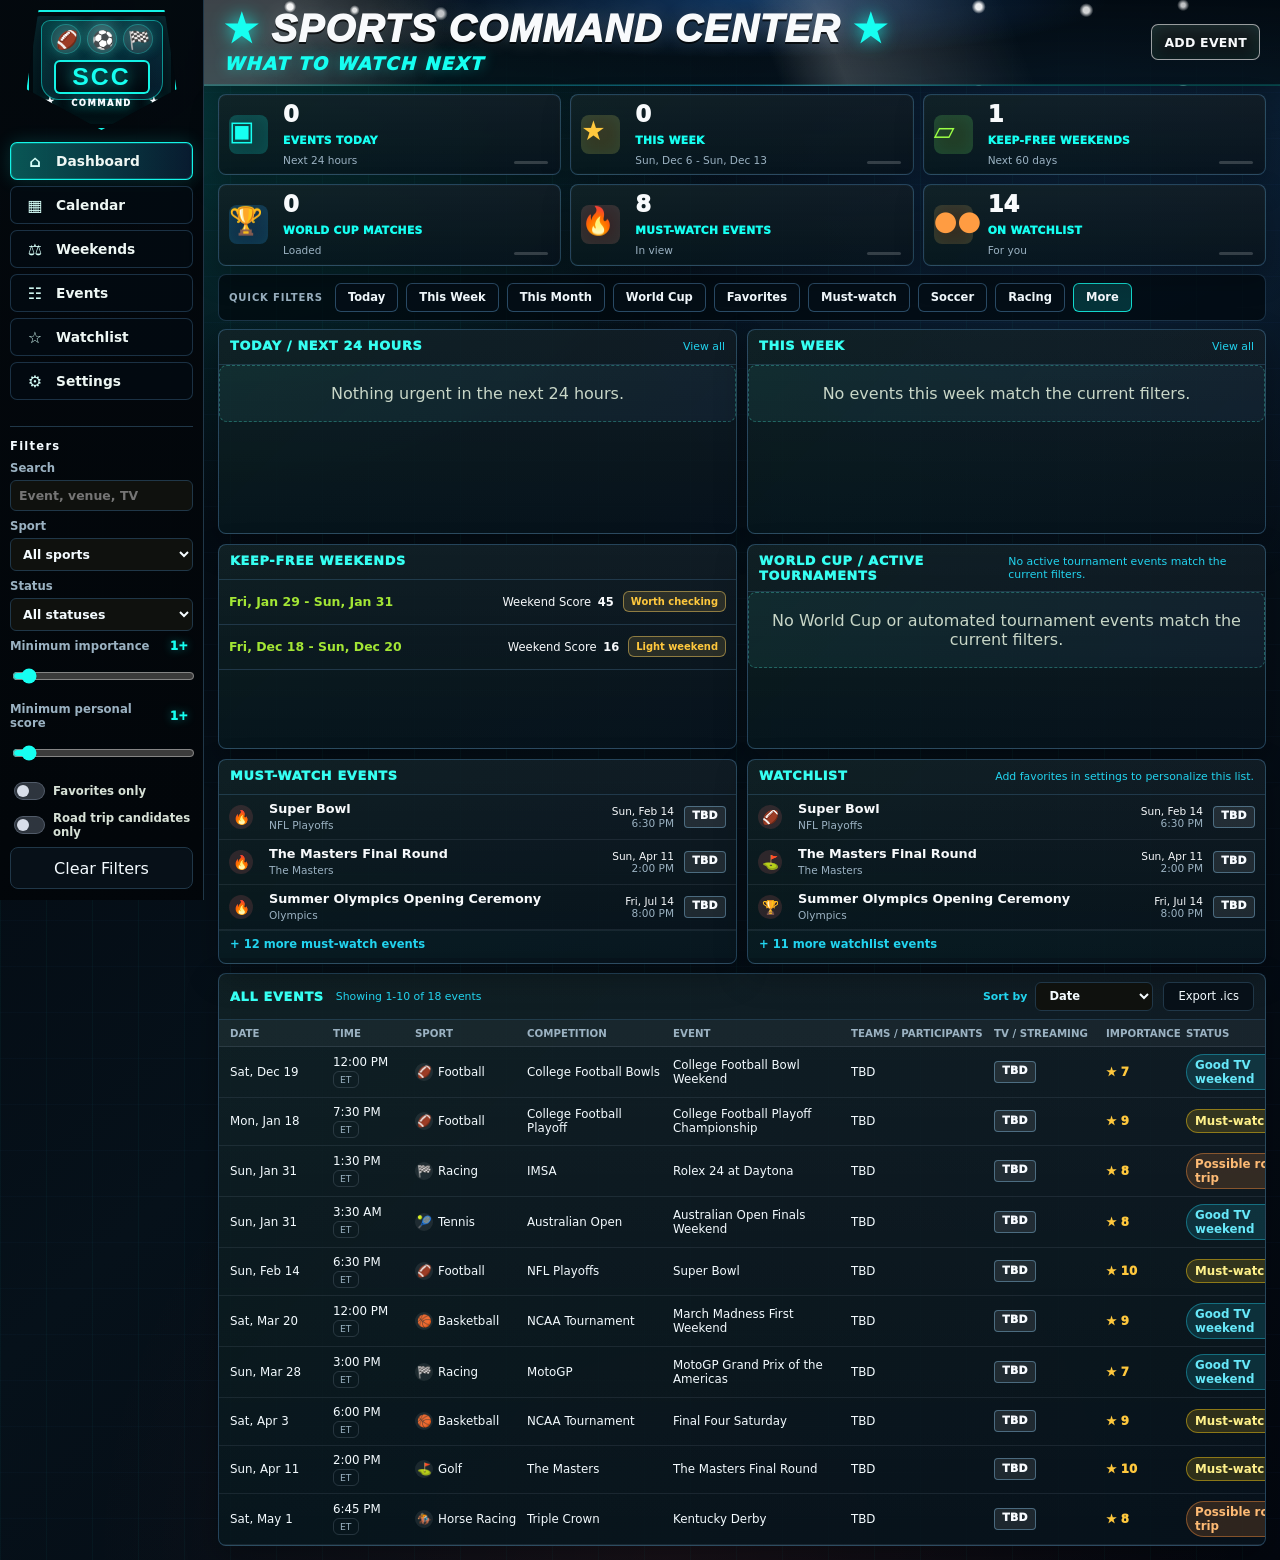
==== commit 6a849656: "Polish command center visuals" ====
--- a/outputs/sports-weekend-planner/index.html
+++ b/outputs/sports-weekend-planner/index.html
@@ -56,15 +56,13 @@
               <option value="Possible road trip">Road trip candidate</option>
             </select>
           </label>
-          <label>
-            Minimum importance
+          <label class="range-filter-label">
+            <span class="filter-label-row">Minimum importance <span id="importanceValue">1+</span></span>
             <input id="importanceFilter" type="range" min="1" max="10" value="1">
-            <span id="importanceValue">1+</span>
-          </label>
-          <label>
-            Minimum personal score
+          </label>
+          <label class="range-filter-label">
+            <span class="filter-label-row">Minimum personal score <span id="personalScoreValue">1+</span></span>
             <input id="personalScoreFilter" type="range" min="1" max="10" value="1">
-            <span id="personalScoreValue">1+</span>
           </label>
           <label class="checkbox-row">
             <input id="favoritesFilter" type="checkbox">
@@ -84,13 +82,6 @@
           <button id="calendarExportButton" class="secondary-button" type="button">Export Google Calendar</button>
           <input id="importFileInput" type="file" accept="application/json,.json" hidden>
           <p id="dataStatus" class="data-status">Share JSON for the app, or export high-priority events to calendar.</p>
-          <div class="update-summary" aria-label="Hosted update status">
-            <span id="updateSourceStatus">Source: events.json</span>
-            <span id="autoUpdateStatus">Auto-update: on</span>
-            <span id="lastCheckedStatus">Last checked: never</span>
-            <span id="lastSuccessStatus">Last success: never</span>
-            <span id="lastMergeStatus">Last merge: no hosted updates yet</span>
-          </div>
         </section>
 
         <section class="sidebar-footer" aria-label="App status">
@@ -108,7 +99,7 @@
       <main class="main-content">
         <header class="page-header">
           <div>
-            <h2 id="pageTitle">★ SPORTS COMMAND CENTER ★</h2>
+            <h2 id="pageTitle"><span class="title-star">★</span> SPORTS COMMAND CENTER <span class="title-star">★</span></h2>
             <p id="pageSubtitle" class="page-subtitle">WHAT TO WATCH NEXT</p>
           </div>
           <div class="header-actions">
--- a/outputs/sports-weekend-planner/styles.css
+++ b/outputs/sports-weekend-planner/styles.css
@@ -309,18 +309,6 @@
   text-transform: uppercase;
 }
 
-.update-summary {
-  display: grid;
-  gap: 6px;
-  border: 1px solid rgba(70, 215, 199, 0.22);
-  border-radius: 8px;
-  background: rgba(70, 215, 199, 0.07);
-  color: var(--muted);
-  font-size: 0.75rem;
-  line-height: 1.35;
-  padding: 10px;
-}
-
 .checkbox-row {
   display: flex;
   align-items: center;
@@ -2775,3 +2763,245 @@
     grid-template-columns: 1fr;
   }
 }
+
+/* Version 0.17.0: final command-center visual polish. */
+body:not([data-theme="light"]) {
+  --background: #02060d;
+  --panel: #071018;
+  --panel-strong: #0b1824;
+  --line: #203748;
+  --text: #f4fbff;
+  --muted: #9bb2c2;
+  --accent: #16fff1;
+  --gold: #ffc83d;
+  --danger: #ff594f;
+  --blue: #2f8cff;
+  --pink: #ff4f91;
+  --green: #9cff45;
+  --orange: #ff8a2b;
+  --field: #38f5ff;
+  --stadium: #f8fbff;
+  --shadow: 0 18px 42px rgba(0, 0, 0, 0.42);
+}
+
+body:not([data-theme="light"]) {
+  background:
+    linear-gradient(90deg, rgba(22, 255, 241, 0.035) 1px, transparent 1px),
+    linear-gradient(180deg, rgba(47, 140, 255, 0.026) 1px, transparent 1px),
+    radial-gradient(circle at 18% 0%, rgba(22, 255, 241, 0.22), transparent 28%),
+    radial-gradient(circle at 84% 4%, rgba(47, 140, 255, 0.18), transparent 30%),
+    radial-gradient(circle at 52% 100%, rgba(255, 89, 79, 0.08), transparent 34%),
+    linear-gradient(135deg, #02060d 0%, #06111a 48%, #03070f 100%);
+  background-size: 46px 46px, 46px 46px, auto, auto, auto, auto;
+}
+
+body:not([data-theme="light"]) .sidebar {
+  background:
+    linear-gradient(180deg, rgba(3, 8, 13, 0.98), rgba(2, 6, 10, 0.98)),
+    radial-gradient(circle at 50% 0%, rgba(22, 255, 241, 0.22), transparent 28%),
+    linear-gradient(90deg, rgba(22, 255, 241, 0.08) 1px, transparent 1px);
+  background-size: auto, auto, 34px 34px;
+}
+
+body:not([data-theme="light"]) .page-header {
+  min-height: 86px;
+  overflow: hidden;
+  background:
+    radial-gradient(circle at 8% 8%, rgba(255, 255, 255, 0.95) 0 3px, transparent 6px),
+    radial-gradient(circle at 14% 12%, rgba(255, 255, 255, 0.86) 0 2px, transparent 5px),
+    radial-gradient(circle at 22% 16%, rgba(255, 255, 255, 0.74) 0 3px, transparent 7px),
+    radial-gradient(circle at 72% 8%, rgba(255, 255, 255, 0.92) 0 3px, transparent 7px),
+    radial-gradient(circle at 82% 12%, rgba(255, 255, 255, 0.82) 0 3px, transparent 7px),
+    radial-gradient(circle at 91% 6%, rgba(255, 255, 255, 0.75) 0 2px, transparent 6px),
+    linear-gradient(112deg, rgba(255, 255, 255, 0.23) 0 7%, transparent 24%),
+    linear-gradient(68deg, transparent 52%, rgba(255, 255, 255, 0.18) 58%, transparent 75%),
+    radial-gradient(ellipse at 50% 0%, rgba(47, 140, 255, 0.32), transparent 48%),
+    linear-gradient(180deg, rgba(2, 10, 17, 0.97), rgba(4, 16, 24, 0.78));
+  border-bottom-color: rgba(22, 255, 241, 0.24);
+  box-shadow: inset 0 -1px 0 rgba(22, 255, 241, 0.16), 0 12px 34px rgba(0, 0, 0, 0.32);
+}
+
+body:not([data-theme="light"]) .page-header::before {
+  opacity: 0.62;
+  background:
+    linear-gradient(90deg, transparent, rgba(22, 255, 241, 0.28), transparent),
+    repeating-linear-gradient(90deg, rgba(255, 255, 255, 0.06) 0 1px, transparent 1px 9px);
+}
+
+.page-header h2 {
+  text-transform: uppercase;
+}
+
+.title-star {
+  color: #16fff1;
+  font-style: normal;
+  text-shadow: 0 0 18px rgba(22, 255, 241, 0.86);
+}
+
+body:not([data-theme="light"]) .page-subtitle {
+  color: #16fff1;
+  text-shadow: 0 0 14px rgba(22, 255, 241, 0.38);
+}
+
+body:not([data-theme="light"]) .brand-mark {
+  border-color: rgba(22, 255, 241, 0.95);
+  background:
+    linear-gradient(180deg, rgba(7, 25, 34, 0.96), rgba(1, 8, 13, 0.98)),
+    radial-gradient(circle at 50% 18%, rgba(47, 140, 255, 0.22), transparent 45%);
+  box-shadow:
+    inset 0 0 0 4px rgba(2, 8, 13, 0.92),
+    inset 0 0 30px rgba(22, 255, 241, 0.12),
+    0 0 24px rgba(22, 255, 241, 0.28),
+    0 18px 36px rgba(0, 0, 0, 0.34);
+}
+
+body:not([data-theme="light"]) .brand-mark::before {
+  border-color: rgba(22, 255, 241, 0.48);
+  background:
+    radial-gradient(circle at 50% 12%, rgba(255, 255, 255, 0.1), transparent 32%),
+    linear-gradient(145deg, rgba(22, 255, 241, 0.14), rgba(47, 140, 255, 0.1));
+}
+
+body:not([data-theme="light"]) .brand-sports span {
+  border-color: rgba(22, 255, 241, 0.28);
+  background: rgba(255, 255, 255, 0.1);
+  box-shadow: 0 0 14px rgba(22, 255, 241, 0.14);
+}
+
+body:not([data-theme="light"]) .brand-mark strong {
+  border-color: rgba(22, 255, 241, 0.95);
+  background: linear-gradient(180deg, rgba(5, 19, 27, 0.96), rgba(1, 8, 13, 0.98));
+  color: #16fff1;
+  text-shadow: 0 0 16px rgba(22, 255, 241, 0.82);
+}
+
+body:not([data-theme="light"]) .brand-ribbon,
+body:not([data-theme="light"]) .brand-stars {
+  color: #f8fbff;
+  text-shadow: 0 0 12px rgba(22, 255, 241, 0.72);
+}
+
+body:not([data-theme="light"]) .nav-item {
+  border-color: rgba(116, 192, 255, 0.22);
+  background: rgba(3, 12, 18, 0.72);
+}
+
+body:not([data-theme="light"]) .nav-item.active {
+  border-color: rgba(22, 255, 241, 0.95);
+  background: linear-gradient(90deg, rgba(22, 255, 241, 0.32), rgba(47, 140, 255, 0.14));
+  box-shadow: inset 0 0 0 1px rgba(22, 255, 241, 0.2), 0 0 18px rgba(22, 255, 241, 0.16);
+}
+
+body:not([data-theme="light"]) .stat-card,
+body:not([data-theme="light"]) .panel {
+  border-color: rgba(116, 192, 255, 0.28);
+  background:
+    linear-gradient(180deg, rgba(255, 255, 255, 0.052), rgba(255, 255, 255, 0.012)),
+    linear-gradient(135deg, rgba(22, 255, 241, 0.04), rgba(47, 140, 255, 0.03)),
+    rgba(3, 11, 16, 0.88);
+}
+
+body:not([data-theme="light"]) .stat-card {
+  box-shadow: inset 0 0 0 1px rgba(255, 255, 255, 0.02), 0 12px 28px rgba(0, 0, 0, 0.28);
+}
+
+body:not([data-theme="light"]) .stat-icon {
+  background: rgba(22, 255, 241, 0.16);
+  color: #16fff1;
+  box-shadow: inset 0 0 16px rgba(22, 255, 241, 0.08);
+}
+
+body:not([data-theme="light"]) .stat-card:nth-child(2) .stat-icon {
+  background: rgba(255, 200, 61, 0.17);
+  color: #ffc83d;
+}
+
+body:not([data-theme="light"]) .stat-card:nth-child(3) .stat-icon {
+  background: rgba(156, 255, 69, 0.15);
+  color: #9cff45;
+}
+
+body:not([data-theme="light"]) .stat-card:nth-child(4) .stat-icon {
+  background: rgba(47, 140, 255, 0.18);
+  color: #58a6ff;
+}
+
+body:not([data-theme="light"]) .stat-card:nth-child(5) .stat-icon {
+  background: rgba(255, 89, 79, 0.17);
+  color: #ff665c;
+}
+
+body:not([data-theme="light"]) .stat-card:nth-child(6) .stat-icon {
+  background: rgba(255, 138, 43, 0.17);
+  color: #ff9c42;
+}
+
+body:not([data-theme="light"]) .panel-heading {
+  border-bottom-color: rgba(116, 192, 255, 0.18);
+}
+
+body:not([data-theme="light"]) .panel-heading h3 {
+  color: #36fff2;
+}
+
+body:not([data-theme="light"]) .quick-filter-bar {
+  border-color: rgba(116, 192, 255, 0.22);
+  background: rgba(2, 9, 15, 0.72);
+}
+
+body:not([data-theme="light"]) .quick-chip {
+  border-color: rgba(116, 192, 255, 0.34);
+  background: rgba(5, 15, 24, 0.9);
+}
+
+body:not([data-theme="light"]) .quick-chip.active,
+body:not([data-theme="light"]) .quick-chip:hover {
+  border-color: rgba(22, 255, 241, 0.82);
+  background: rgba(22, 255, 241, 0.16);
+  color: #f8fbff;
+}
+
+body:not([data-theme="light"]) .mini-event-card:hover,
+body:not([data-theme="light"]) .priority-row:hover,
+body:not([data-theme="light"]) .event-row:hover {
+  background: rgba(22, 255, 241, 0.075);
+}
+
+body:not([data-theme="light"]) .channel-badge {
+  border-color: rgba(148, 213, 255, 0.38);
+  background: rgba(255, 255, 255, 0.09);
+  color: #f8fbff;
+}
+
+.range-filter-label {
+  gap: 6px;
+}
+
+.filter-label-row {
+  display: flex;
+  align-items: center;
+  justify-content: space-between;
+  gap: 8px;
+  width: 100%;
+}
+
+#importanceValue,
+#personalScoreValue {
+  display: inline-flex;
+  align-items: center;
+  justify-content: center;
+  min-width: 28px;
+  color: #16fff1;
+  font-weight: 1000;
+  text-shadow: 0 0 10px rgba(22, 255, 241, 0.45);
+}
+
+body:not([data-theme="light"]) input[type="range"] {
+  accent-color: #16fff1;
+}
+
+@media (max-width: 760px) {
+  .filter-label-row {
+    align-items: flex-start;
+  }
+}
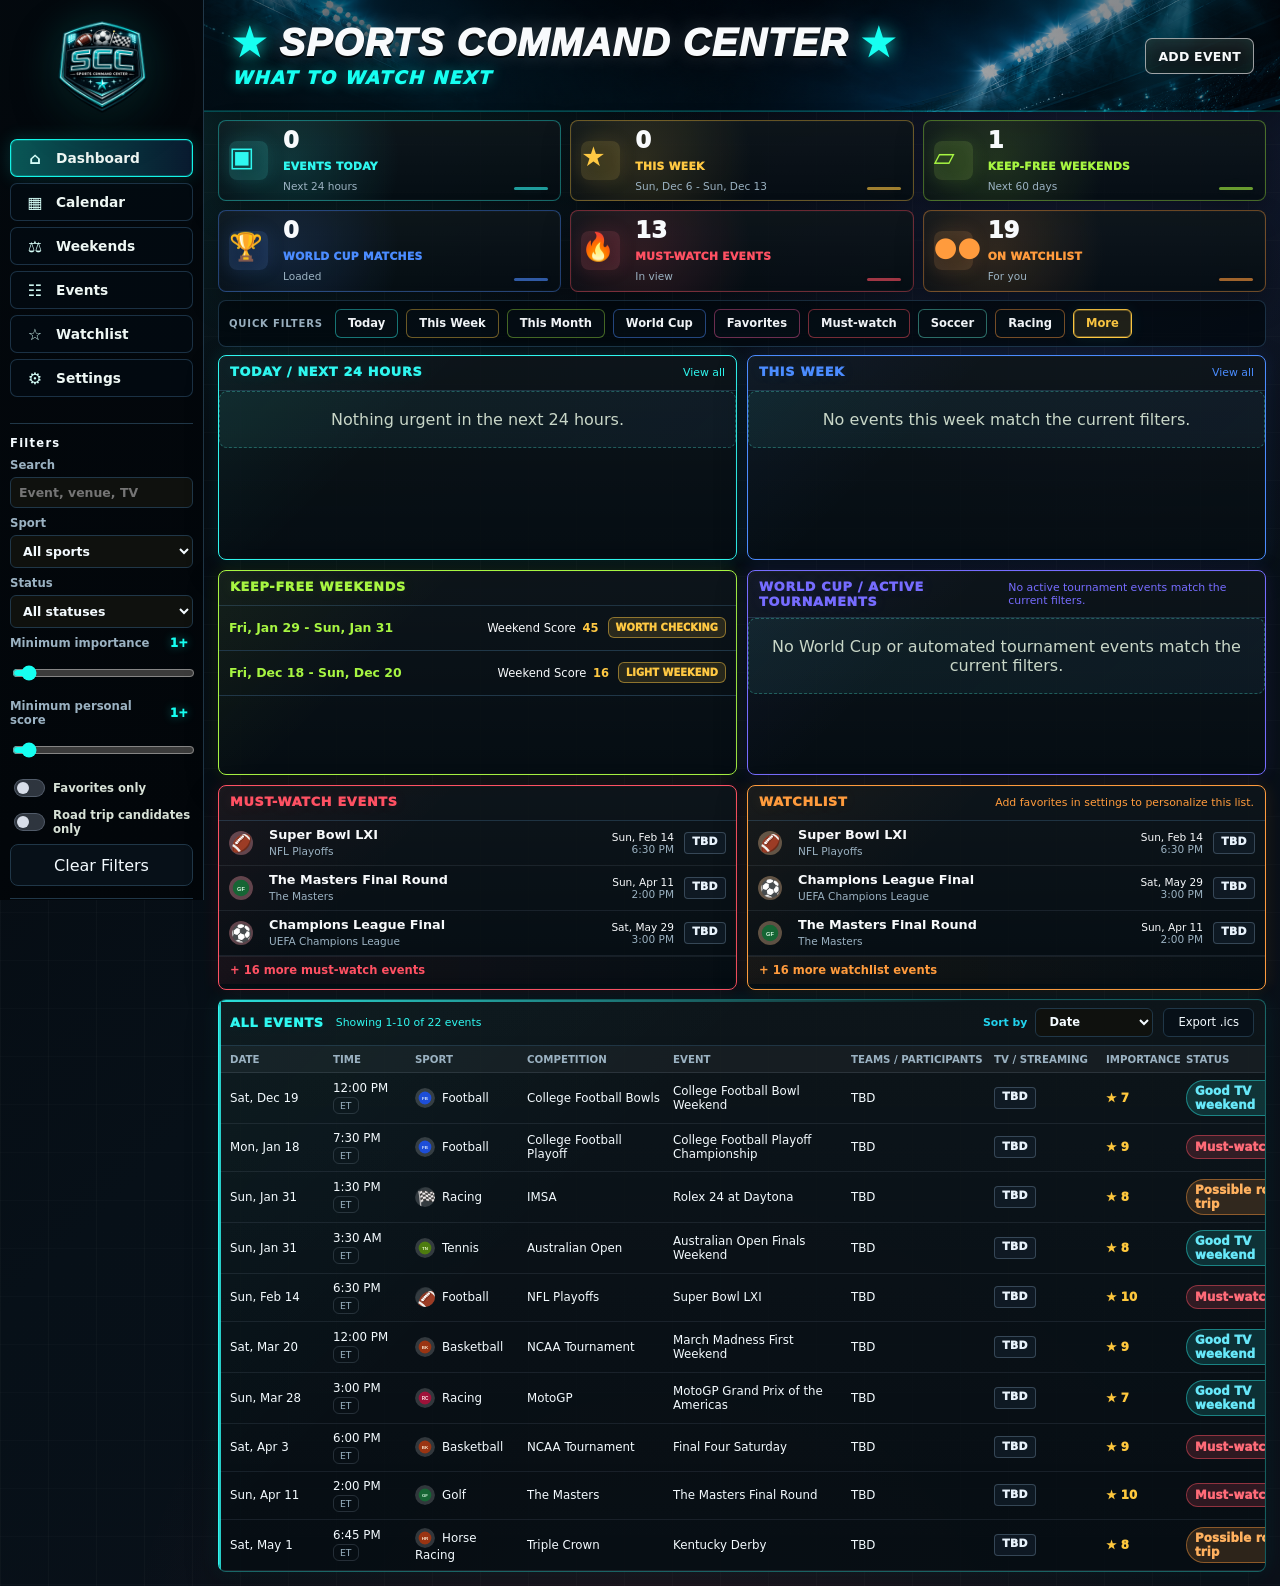
==== commit d9818be0: "Update Sports Command Center to v0.18.3" ====
--- a/outputs/sports-weekend-planner/index.html
+++ b/outputs/sports-weekend-planner/index.html
@@ -10,6 +10,7 @@
     <div class="app-shell">
       <aside class="sidebar">
         <div class="brand">
+          <img src="assets/brand/scc-crest.png" alt="Sports Command Center crest" class="brand-logo">
           <div class="brand-mark">
             <span class="brand-stars">★</span>
             <span class="brand-sports" aria-hidden="true">
--- a/outputs/sports-weekend-planner/styles.css
+++ b/outputs/sports-weekend-planner/styles.css
@@ -3005,3 +3005,664 @@
     align-items: flex-start;
   }
 }
+
+.logo-frame {
+  display: grid;
+  place-items: center;
+  position: relative;
+  flex: 0 0 auto;
+  overflow: hidden;
+}
+
+.logo-frame img {
+  display: block;
+}
+
+.logo-fallback {
+  display: none;
+}
+
+.logo-failed img {
+  display: none;
+}
+
+.logo-failed .logo-fallback {
+  display: grid;
+  place-items: center;
+  width: 100%;
+  height: 100%;
+}
+
+.sport-logo-frame {
+  width: 25px;
+  height: 25px;
+  border-radius: 50%;
+  background: rgba(255, 255, 255, 0.09);
+}
+
+.sport-logo {
+  width: 100%;
+  height: 100%;
+  object-fit: contain;
+  padding: 3px;
+}
+
+.channel-logo-frame {
+  width: 46px;
+  height: 18px;
+  border-radius: 3px;
+}
+
+.channel-logo {
+  width: 100%;
+  height: 100%;
+  object-fit: contain;
+  padding: 0;
+}
+
+.channel-badge .logo-fallback {
+  color: inherit;
+  font: inherit;
+  white-space: nowrap;
+}
+
+.flag-logo-frame {
+  width: 28px;
+  height: 19px;
+  border-radius: 3px;
+  background: rgba(255, 255, 255, 0.08);
+}
+
+.flag-logo {
+  width: 100%;
+  height: 100%;
+  border-radius: 3px;
+  object-fit: cover;
+  padding: 0;
+}
+
+.priority-icon .sport-logo-frame {
+  width: 24px;
+  height: 24px;
+}
+
+.trophy-mark .sport-logo-frame {
+  width: 28px;
+  height: 28px;
+}
+
+.row-logo {
+  display: inline-flex;
+  align-items: center;
+  margin-right: 7px;
+  vertical-align: middle;
+}
+
+.row-logo .sport-logo-frame {
+  width: 20px;
+  height: 20px;
+}
+
+.brand-logo {
+  display: block;
+  width: min(176px, 100%);
+  max-height: 124px;
+  height: auto;
+  object-fit: contain;
+  object-position: center;
+  filter: drop-shadow(0 14px 24px rgba(0, 0, 0, 0.42)) drop-shadow(0 0 18px rgba(22, 255, 241, 0.16));
+}
+
+.brand-mark {
+  display: none !important;
+}
+
+.page-header,
+body[data-theme="light"] .page-header,
+body:not([data-theme="light"]) .page-header {
+  min-height: 112px;
+  padding: 14px 26px 13px 28px;
+  background-image:
+    linear-gradient(90deg, rgba(2, 8, 14, 0.68), rgba(2, 8, 14, 0.22), rgba(2, 8, 14, 0.58)),
+    url("assets/brand/stadium-banner.png");
+  background-size: cover;
+  background-position: center 28%;
+  background-repeat: no-repeat;
+}
+
+.page-header::before,
+body:not([data-theme="light"]) .page-header::before {
+  opacity: 0.1;
+}
+
+@media (max-width: 760px) {
+  .page-header,
+  body[data-theme="light"] .page-header,
+  body:not([data-theme="light"]) .page-header {
+    min-height: 104px;
+    padding: 12px 16px;
+    background-position: center top;
+  }
+}
+
+/* Version 0.18.3 command-center color system. */
+:root {
+  --bg-main: #05080d;
+  --bg-panel: rgba(7, 13, 18, 0.92);
+  --bg-panel-soft: rgba(12, 20, 27, 0.86);
+  --border-soft: rgba(120, 165, 190, 0.24);
+  --panel-surface: rgba(3, 11, 16, 0.9);
+  --panel-sheen: rgba(255, 255, 255, 0.045);
+
+  --brand-cyan: #2ff7f0;
+  --accent-cyan: #2ff7f0;
+  --accent-blue: #4b8cff;
+  --accent-violet: #766cff;
+  --accent-lime: #a7f542;
+  --accent-gold: #ffc943;
+  --accent-orange: #ff9b3d;
+  --accent-red: #ff5163;
+  --accent-pink: #ff5ea8;
+
+  --text-main: #f5f8fb;
+  --text-muted: #9aa8b5;
+
+  --background: var(--bg-main);
+  --panel: #071018;
+  --panel-strong: #101923;
+  --line: var(--border-soft);
+  --text: var(--text-main);
+  --muted: var(--text-muted);
+  --accent: var(--brand-cyan);
+  --gold: var(--accent-gold);
+  --danger: var(--accent-red);
+  --blue: var(--accent-blue);
+  --pink: var(--accent-pink);
+  --green: var(--accent-lime);
+  --orange: var(--accent-orange);
+  --stadium: var(--text-main);
+  --shadow: 0 18px 44px rgba(0, 0, 0, 0.36);
+}
+
+body[data-theme="light"] {
+  --bg-main: #f4f7fb;
+  --bg-panel: rgba(255, 255, 255, 0.94);
+  --bg-panel-soft: rgba(244, 248, 252, 0.9);
+  --border-soft: rgba(69, 93, 118, 0.24);
+  --panel-surface: rgba(255, 255, 255, 0.94);
+  --panel-sheen: rgba(75, 140, 255, 0.06);
+
+  --brand-cyan: #008f9a;
+  --accent-cyan: #008f9a;
+  --accent-blue: #245fd6;
+  --accent-violet: #5b4fc9;
+  --accent-lime: #4f8d15;
+  --accent-gold: #b17700;
+  --accent-orange: #b6530f;
+  --accent-red: #c9374b;
+  --accent-pink: #b22e74;
+
+  --text-main: #101820;
+  --text-muted: #566574;
+
+  --background: var(--bg-main);
+  --panel: #ffffff;
+  --panel-strong: #edf3f8;
+  --line: var(--border-soft);
+  --text: var(--text-main);
+  --muted: var(--text-muted);
+  --accent: var(--brand-cyan);
+  --gold: var(--accent-gold);
+  --danger: var(--accent-red);
+  --blue: var(--accent-blue);
+  --pink: var(--accent-pink);
+  --green: var(--accent-lime);
+  --orange: var(--accent-orange);
+  --stadium: var(--text-main);
+  --shadow: 0 16px 38px rgba(28, 41, 54, 0.13);
+}
+
+body:not([data-theme="light"]) {
+  background:
+    linear-gradient(90deg, rgba(255, 255, 255, 0.022) 1px, transparent 1px),
+    linear-gradient(180deg, rgba(255, 255, 255, 0.016) 1px, transparent 1px),
+    radial-gradient(circle at 16% -8%, rgba(47, 247, 240, 0.18), transparent 28%),
+    radial-gradient(circle at 84% 8%, rgba(118, 108, 255, 0.12), transparent 26%),
+    radial-gradient(circle at 52% 108%, rgba(255, 81, 99, 0.1), transparent 30%),
+    linear-gradient(135deg, #05080d 0%, #071018 46%, #0b111a 100%);
+  background-size: 48px 48px, 48px 48px, auto, auto, auto, auto;
+}
+
+.today-panel {
+  --section-accent: var(--accent-cyan);
+  --section-border: rgba(47, 247, 240, 0.4);
+  --section-bg: rgba(47, 247, 240, 0.055);
+  --section-shadow: rgba(47, 247, 240, 0.13);
+}
+
+.week-panel {
+  --section-accent: var(--accent-blue);
+  --section-border: rgba(75, 140, 255, 0.42);
+  --section-bg: rgba(75, 140, 255, 0.06);
+  --section-shadow: rgba(75, 140, 255, 0.13);
+}
+
+.keepfree-panel {
+  --section-accent: var(--accent-lime);
+  --section-secondary: var(--accent-gold);
+  --section-border: rgba(167, 245, 66, 0.42);
+  --section-bg: rgba(167, 245, 66, 0.055);
+  --section-shadow: rgba(167, 245, 66, 0.12);
+}
+
+.tournament-panel {
+  --section-accent: var(--accent-violet);
+  --section-secondary: var(--accent-blue);
+  --section-border: rgba(118, 108, 255, 0.43);
+  --section-bg: rgba(118, 108, 255, 0.06);
+  --section-shadow: rgba(118, 108, 255, 0.14);
+}
+
+.mustwatch-panel {
+  --section-accent: var(--accent-red);
+  --section-border: rgba(255, 81, 99, 0.44);
+  --section-bg: rgba(255, 81, 99, 0.055);
+  --section-shadow: rgba(255, 81, 99, 0.13);
+}
+
+.watchlist-panel {
+  --section-accent: var(--accent-orange);
+  --section-secondary: var(--accent-gold);
+  --section-border: rgba(255, 155, 61, 0.43);
+  --section-bg: rgba(255, 155, 61, 0.055);
+  --section-shadow: rgba(255, 155, 61, 0.13);
+}
+
+.event-list-panel {
+  --section-accent: var(--brand-cyan);
+  --section-border: rgba(47, 247, 240, 0.34);
+  --section-bg: rgba(47, 247, 240, 0.035);
+  --section-shadow: rgba(47, 247, 240, 0.09);
+}
+
+.dashboard-stack .panel,
+.event-list-panel {
+  position: relative;
+  border-color: var(--section-border, var(--border-soft));
+  border-left-color: var(--section-accent, var(--brand-cyan));
+  background:
+    linear-gradient(135deg, var(--section-bg, rgba(47, 247, 240, 0.045)), transparent 34%),
+    linear-gradient(180deg, var(--panel-sheen), rgba(255, 255, 255, 0.012)),
+    var(--panel-surface);
+  box-shadow:
+    inset 0 0 0 1px rgba(255, 255, 255, 0.015),
+    0 13px 32px rgba(0, 0, 0, 0.28),
+    0 0 22px var(--section-shadow, rgba(47, 247, 240, 0.08));
+}
+
+body[data-theme="light"] .dashboard-stack .panel,
+body[data-theme="light"] .event-list-panel {
+  box-shadow:
+    inset 0 0 0 1px rgba(255, 255, 255, 0.6),
+    0 14px 30px rgba(24, 36, 48, 0.11);
+}
+
+.dashboard-stack .panel::before,
+.event-list-panel::before {
+  content: "";
+  position: absolute;
+  inset: 0 auto auto 0;
+  width: 100%;
+  height: 2px;
+  background: linear-gradient(90deg, var(--section-accent, var(--brand-cyan)), transparent 72%);
+  opacity: 0.9;
+  pointer-events: none;
+}
+
+.dashboard-stack .panel::after,
+.event-list-panel::after {
+  content: "";
+  position: absolute;
+  inset: 0 auto 0 0;
+  width: 2px;
+  background: var(--section-accent, var(--brand-cyan));
+  opacity: 0.82;
+  pointer-events: none;
+}
+
+.panel-heading {
+  border-bottom-color: rgba(120, 165, 190, 0.18);
+}
+
+.panel-heading h3,
+body:not([data-theme="light"]) .panel-heading h3 {
+  color: var(--section-accent, var(--brand-cyan));
+  text-shadow: 0 0 14px var(--section-shadow, rgba(47, 247, 240, 0.24));
+}
+
+.panel-heading p,
+.more-row,
+.link-button {
+  color: var(--section-accent, var(--brand-cyan));
+}
+
+.more-row,
+.link-button {
+  background: linear-gradient(90deg, var(--section-bg, rgba(47, 247, 240, 0.04)), transparent);
+}
+
+.today-panel .mini-time,
+.today-panel .more-row {
+  color: var(--accent-cyan);
+}
+
+.week-panel .mini-time,
+.week-panel .more-row {
+  color: var(--accent-blue);
+}
+
+.tournament-panel .tournament-count,
+.tournament-panel .world-cup-tile strong,
+.tournament-panel .link-button {
+  color: var(--section-secondary, var(--accent-blue));
+}
+
+.tournament-panel .world-cup-tile {
+  border-color: rgba(118, 108, 255, 0.34);
+  background:
+    linear-gradient(135deg, rgba(118, 108, 255, 0.12), rgba(75, 140, 255, 0.05)),
+    rgba(9, 16, 24, 0.82);
+}
+
+.mustwatch-panel .priority-icon {
+  background: rgba(255, 81, 99, 0.16);
+  color: var(--accent-red);
+  box-shadow: inset 0 0 14px rgba(255, 81, 99, 0.1);
+}
+
+.watchlist-panel .priority-icon {
+  background: rgba(255, 155, 61, 0.16);
+  color: var(--accent-orange);
+  box-shadow: inset 0 0 14px rgba(255, 155, 61, 0.1);
+}
+
+.keepfree-panel .weekend-date {
+  color: var(--accent-lime);
+}
+
+.keepfree-panel .score-label,
+.weekend-card .score-label {
+  border: 1px solid rgba(255, 201, 67, 0.48);
+  background: rgba(255, 201, 67, 0.13);
+  color: var(--accent-gold);
+  font-weight: 950;
+  text-transform: uppercase;
+}
+
+.weekend-score strong {
+  color: var(--accent-gold);
+}
+
+.event-list-panel .panel-heading h3 {
+  color: var(--brand-cyan);
+}
+
+.event-list-panel .event-row:hover {
+  background: rgba(47, 247, 240, 0.055);
+}
+
+.stat-card {
+  --tile-accent: var(--accent-cyan);
+  --tile-border: rgba(47, 247, 240, 0.34);
+  --tile-bg: rgba(47, 247, 240, 0.14);
+  --tile-glow: rgba(47, 247, 240, 0.12);
+  border-color: var(--tile-border);
+  background:
+    radial-gradient(circle at 21% 50%, var(--tile-bg), transparent 40%),
+    linear-gradient(180deg, var(--panel-sheen), rgba(255, 255, 255, 0.01)),
+    var(--panel-surface);
+  box-shadow:
+    inset 0 0 0 1px rgba(255, 255, 255, 0.016),
+    0 12px 28px rgba(0, 0, 0, 0.26),
+    0 0 18px var(--tile-glow);
+}
+
+.stat-card:nth-child(1) {
+  --tile-accent: var(--accent-cyan);
+  --tile-border: rgba(47, 247, 240, 0.38);
+  --tile-bg: rgba(47, 247, 240, 0.15);
+  --tile-glow: rgba(47, 247, 240, 0.14);
+}
+
+.stat-card:nth-child(2) {
+  --tile-accent: var(--accent-gold);
+  --tile-border: rgba(255, 201, 67, 0.38);
+  --tile-bg: rgba(255, 201, 67, 0.14);
+  --tile-glow: rgba(255, 201, 67, 0.13);
+}
+
+.stat-card:nth-child(3) {
+  --tile-accent: var(--accent-lime);
+  --tile-border: rgba(167, 245, 66, 0.38);
+  --tile-bg: rgba(167, 245, 66, 0.14);
+  --tile-glow: rgba(167, 245, 66, 0.12);
+}
+
+.stat-card:nth-child(4) {
+  --tile-accent: var(--accent-blue);
+  --tile-border: rgba(75, 140, 255, 0.4);
+  --tile-bg: rgba(75, 140, 255, 0.15);
+  --tile-glow: rgba(75, 140, 255, 0.14);
+}
+
+.stat-card:nth-child(5) {
+  --tile-accent: var(--accent-red);
+  --tile-border: rgba(255, 81, 99, 0.4);
+  --tile-bg: rgba(255, 81, 99, 0.15);
+  --tile-glow: rgba(255, 81, 99, 0.13);
+}
+
+.stat-card:nth-child(6) {
+  --tile-accent: var(--accent-orange);
+  --tile-border: rgba(255, 155, 61, 0.4);
+  --tile-bg: rgba(255, 155, 61, 0.15);
+  --tile-glow: rgba(255, 155, 61, 0.13);
+}
+
+.stat-card .stat-icon,
+body:not([data-theme="light"]) .stat-icon {
+  background: var(--tile-bg);
+  color: var(--tile-accent);
+  box-shadow:
+    inset 0 0 16px rgba(255, 255, 255, 0.04),
+    0 0 18px var(--tile-glow);
+}
+
+.stat-card p,
+body:not([data-theme="light"]) .stat-card p {
+  color: var(--tile-accent);
+}
+
+.stat-card::after {
+  background: var(--tile-accent);
+  box-shadow: 0 0 14px var(--tile-glow);
+  opacity: 0.62;
+}
+
+.quick-chip {
+  --chip-accent: var(--brand-cyan);
+  --chip-border: rgba(120, 165, 190, 0.3);
+  --chip-bg: rgba(7, 15, 22, 0.82);
+  --chip-active-bg: rgba(47, 247, 240, 0.13);
+  border-color: var(--chip-border);
+  background: var(--chip-bg);
+  color: var(--text-main);
+}
+
+.quick-chip[data-quick-filter="today"] {
+  --chip-accent: var(--accent-cyan);
+  --chip-border: rgba(47, 247, 240, 0.45);
+  --chip-active-bg: rgba(47, 247, 240, 0.14);
+}
+
+.quick-chip[data-quick-filter="week"] {
+  --chip-accent: var(--accent-gold);
+  --chip-border: rgba(255, 201, 67, 0.42);
+  --chip-active-bg: rgba(255, 201, 67, 0.14);
+}
+
+.quick-chip[data-quick-filter="month"] {
+  --chip-accent: var(--accent-lime);
+  --chip-border: rgba(167, 245, 66, 0.4);
+  --chip-active-bg: rgba(167, 245, 66, 0.13);
+}
+
+.quick-chip[data-quick-filter="world-cup"] {
+  --chip-accent: var(--accent-blue);
+  --chip-border: rgba(75, 140, 255, 0.46);
+  --chip-active-bg: rgba(75, 140, 255, 0.14);
+}
+
+.quick-chip[data-quick-filter="favorites"] {
+  --chip-accent: var(--accent-pink);
+  --chip-border: rgba(255, 94, 168, 0.42);
+  --chip-active-bg: rgba(255, 94, 168, 0.13);
+}
+
+.quick-chip[data-quick-filter="must-watch"] {
+  --chip-accent: var(--accent-red);
+  --chip-border: rgba(255, 81, 99, 0.46);
+  --chip-active-bg: rgba(255, 81, 99, 0.14);
+}
+
+.quick-chip[data-quick-filter="soccer"] {
+  --chip-accent: var(--accent-lime);
+  --chip-border: rgba(94, 234, 212, 0.44);
+  --chip-active-bg: rgba(94, 234, 212, 0.12);
+}
+
+.quick-chip[data-quick-filter="racing"] {
+  --chip-accent: var(--accent-orange);
+  --chip-border: rgba(255, 155, 61, 0.46);
+  --chip-active-bg: rgba(255, 155, 61, 0.14);
+}
+
+.quick-chip[data-quick-filter="all"] {
+  --chip-accent: var(--accent-gold);
+  --chip-border: rgba(255, 201, 67, 0.34);
+  --chip-active-bg: rgba(255, 201, 67, 0.11);
+}
+
+.quick-chip.active,
+.quick-chip:hover,
+body:not([data-theme="light"]) .quick-chip.active,
+body:not([data-theme="light"]) .quick-chip:hover {
+  border-color: var(--chip-accent);
+  background: var(--chip-active-bg);
+  color: var(--chip-accent);
+  box-shadow:
+    inset 0 0 0 1px var(--chip-border),
+    0 0 16px rgba(47, 247, 240, 0.08);
+}
+
+body[data-theme="light"] .quick-chip {
+  background: rgba(255, 255, 255, 0.82);
+  color: var(--text-main);
+}
+
+body[data-theme="light"] .quick-chip.active,
+body[data-theme="light"] .quick-chip:hover {
+  background: var(--chip-active-bg);
+  color: var(--chip-accent);
+}
+
+.status-tag {
+  font-weight: 950;
+  letter-spacing: 0.01em;
+}
+
+.channel-badge,
+.mini-tv,
+body:not([data-theme="light"]) .channel-badge {
+  border-color: rgba(126, 153, 178, 0.36);
+  background: rgba(18, 30, 42, 0.76);
+  color: #e8f2fb;
+}
+
+body[data-theme="light"] .channel-badge,
+body[data-theme="light"] .mini-tv {
+  border-color: rgba(79, 98, 118, 0.28);
+  background: rgba(236, 242, 248, 0.82);
+  color: #24303d;
+}
+
+.source-pill {
+  border-color: rgba(75, 140, 255, 0.42);
+  background: rgba(75, 140, 255, 0.12);
+  color: var(--accent-blue);
+}
+
+body:not([data-theme="light"]) .dashboard-stack .panel,
+body:not([data-theme="light"]) .event-list-panel {
+  border-color: var(--section-border, var(--border-soft));
+  border-left-color: var(--section-accent, var(--brand-cyan));
+  background:
+    linear-gradient(135deg, var(--section-bg, rgba(47, 247, 240, 0.045)), transparent 34%),
+    linear-gradient(180deg, var(--panel-sheen), rgba(255, 255, 255, 0.012)),
+    var(--panel-surface);
+}
+
+body:not([data-theme="light"]) .stats-grid .stat-card {
+  border-color: var(--tile-border);
+  background:
+    radial-gradient(circle at 21% 50%, var(--tile-bg), transparent 40%),
+    linear-gradient(180deg, var(--panel-sheen), rgba(255, 255, 255, 0.01)),
+    var(--panel-surface);
+}
+
+body:not([data-theme="light"]) .stats-grid .stat-card .stat-icon {
+  background: var(--tile-bg);
+  color: var(--tile-accent);
+  box-shadow:
+    inset 0 0 16px rgba(255, 255, 255, 0.04),
+    0 0 18px var(--tile-glow);
+}
+
+body:not([data-theme="light"]) .stats-grid .stat-card p {
+  color: var(--tile-accent);
+}
+
+body:not([data-theme="light"]) .quick-filter-bar .quick-chip {
+  border-color: var(--chip-border);
+  background: var(--chip-bg);
+  color: var(--text-main);
+}
+
+body:not([data-theme="light"]) .quick-filter-bar .quick-chip.active,
+body:not([data-theme="light"]) .quick-filter-bar .quick-chip:hover {
+  border-color: var(--chip-accent);
+  background: var(--chip-active-bg);
+  color: var(--chip-accent);
+}
+
+/* Keep the six dashboard module borders continuous instead of corner-lit. */
+.dashboard-stack .panel,
+body:not([data-theme="light"]) .dashboard-stack .panel,
+body[data-theme="light"] .dashboard-stack .panel {
+  border: 1px solid var(--section-accent, var(--brand-cyan));
+  box-shadow:
+    inset 0 0 0 1px rgba(255, 255, 255, 0.018),
+    0 13px 32px rgba(0, 0, 0, 0.28),
+    0 0 18px var(--section-shadow, rgba(47, 247, 240, 0.08));
+}
+
+.dashboard-stack .panel::before,
+.dashboard-stack .panel::after {
+  display: none;
+}
+
+body[data-theme="light"] .dashboard-stack .panel {
+  box-shadow:
+    inset 0 0 0 1px rgba(255, 255, 255, 0.62),
+    0 14px 30px rgba(24, 36, 48, 0.11);
+}
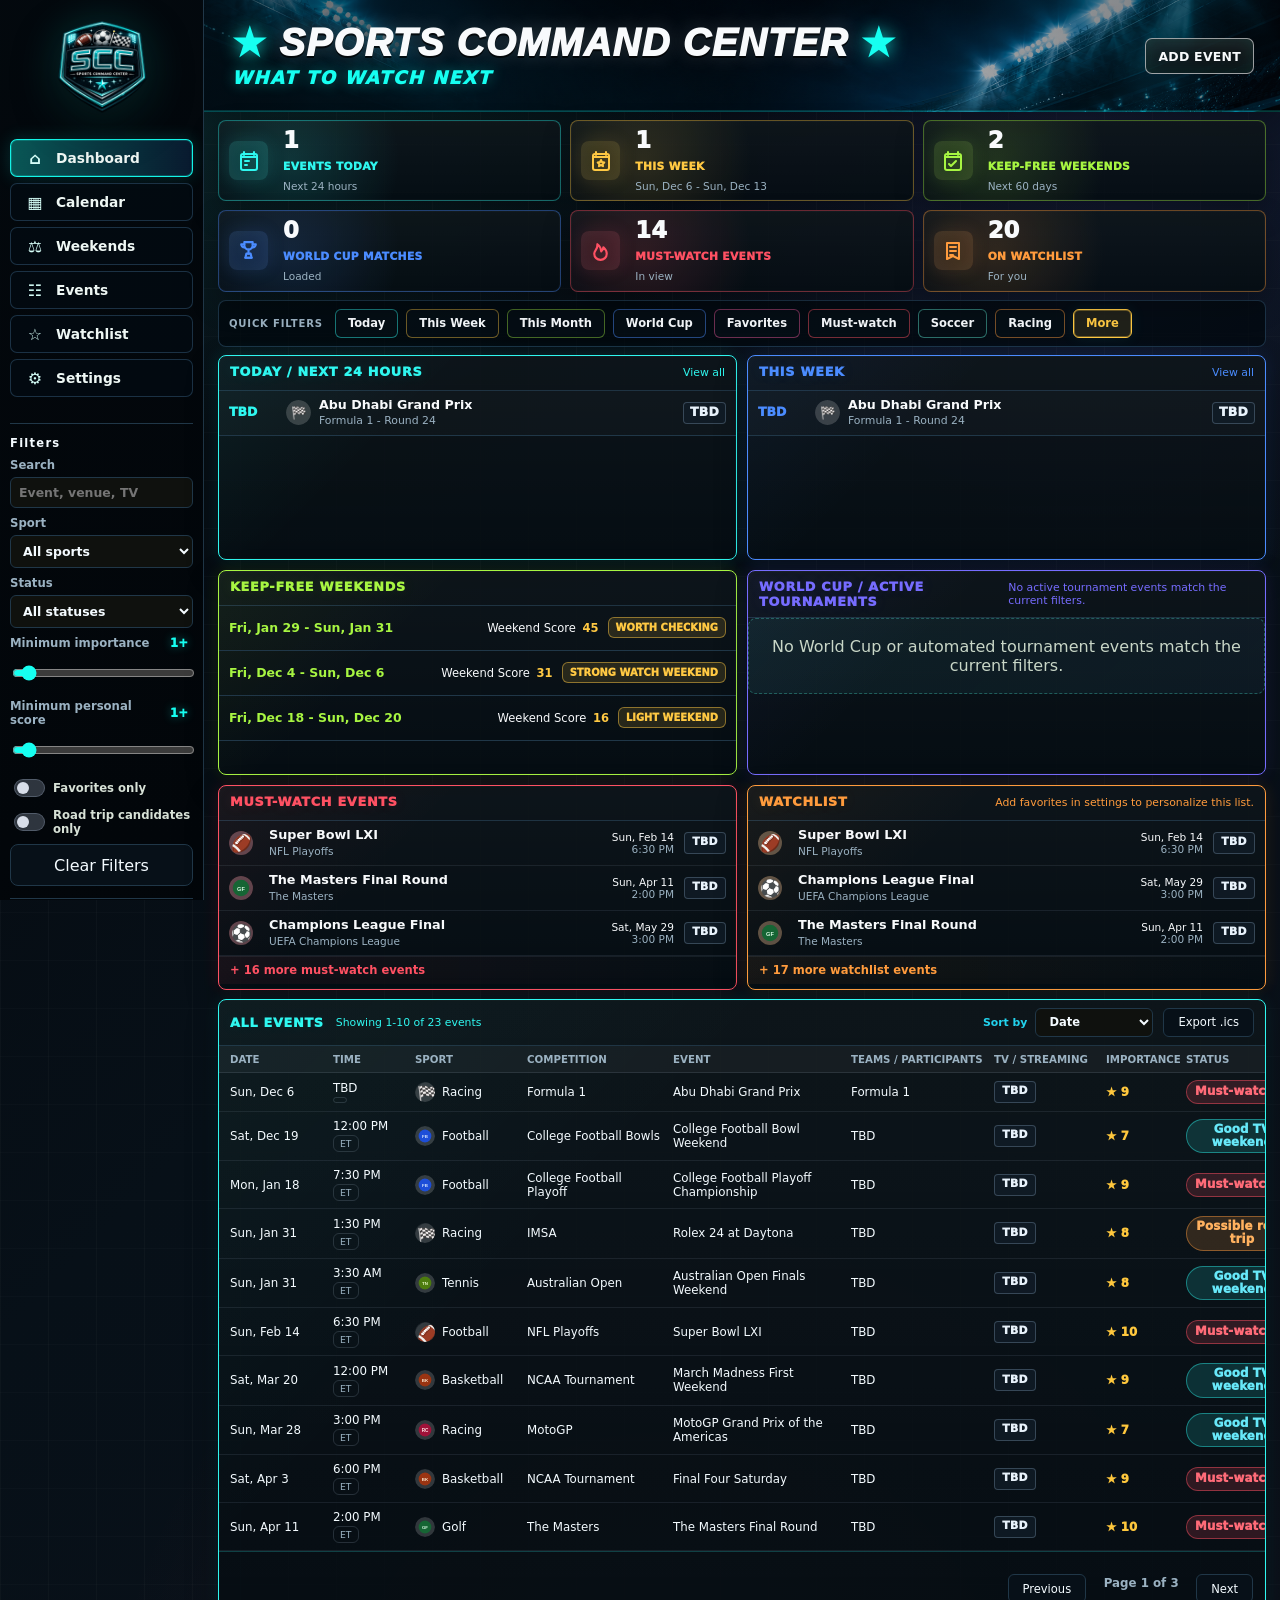
==== commit 71dd1090: "Polish stat tile icons" ====
--- a/outputs/sports-weekend-planner/index.html
+++ b/outputs/sports-weekend-planner/index.html
@@ -120,37 +120,82 @@
 
           <section class="stats-grid" aria-label="Event summary">
             <article class="stat-card">
-              <span class="stat-icon">▣</span>
+              <span class="stat-icon" aria-hidden="true">
+                <svg viewBox="0 0 24 24" focusable="false">
+                  <path d="M7 3v3" />
+                  <path d="M17 3v3" />
+                  <path d="M4 8h16" />
+                  <rect x="4" y="5" width="16" height="16" rx="2" />
+                  <path d="M8 12h4" />
+                  <path d="M8 16h2" />
+                </svg>
+              </span>
               <strong id="todayEvents">0</strong>
               <p>Events today</p>
               <small>Next 24 hours</small>
             </article>
             <article class="stat-card">
-              <span class="stat-icon">★</span>
+              <span class="stat-icon" aria-hidden="true">
+                <svg viewBox="0 0 24 24" focusable="false">
+                  <path d="M7 3v3" />
+                  <path d="M17 3v3" />
+                  <path d="M4 8h16" />
+                  <rect x="4" y="5" width="16" height="16" rx="2" />
+                  <path d="m12 11 1 2.1 2.3.3-1.7 1.6.4 2.2-2-1.1-2 1.1.4-2.2-1.7-1.6 2.3-.3Z" />
+                </svg>
+              </span>
               <strong id="thisWeekEvents">0</strong>
               <p>This week</p>
               <small id="thisWeekRange">Upcoming</small>
             </article>
             <article class="stat-card">
-              <span class="stat-icon">▱</span>
+              <span class="stat-icon" aria-hidden="true">
+                <svg viewBox="0 0 24 24" focusable="false">
+                  <path d="M7 3v3" />
+                  <path d="M17 3v3" />
+                  <path d="M4 8h16" />
+                  <rect x="4" y="5" width="16" height="16" rx="2" />
+                  <path d="m8 15 2 2 5-5" />
+                </svg>
+              </span>
               <strong id="keepFreeWeekends">0</strong>
               <p>Keep-free weekends</p>
               <small>Next 60 days</small>
             </article>
             <article class="stat-card">
-              <span class="stat-icon">🏆</span>
+              <span class="stat-icon" aria-hidden="true">
+                <svg viewBox="0 0 24 24" focusable="false">
+                  <path d="M8 4h8v3a4 4 0 0 1-8 0Z" />
+                  <path d="M8 6H5a3 3 0 0 0 3 3" />
+                  <path d="M16 6h3a3 3 0 0 1-3 3" />
+                  <path d="M12 11v4" />
+                  <path d="M9 19h6" />
+                  <path d="M10 15h4l1 4H9Z" />
+                </svg>
+              </span>
               <strong id="worldCupMatches">0</strong>
               <p>World Cup matches</p>
               <small>Loaded</small>
             </article>
             <article class="stat-card">
-              <span class="stat-icon">🔥</span>
+              <span class="stat-icon" aria-hidden="true">
+                <svg viewBox="0 0 24 24" focusable="false">
+                  <path d="M12 21c3.3 0 6-2.5 6-5.9 0-2.3-1.2-4.4-3.2-6.2-.3 1.9-1 3.2-2.1 4-.2-2.9-1.4-5.2-3.7-6.9.4 3.1-.8 4.7-1.9 6.2A5.7 5.7 0 0 0 6 15.1C6 18.5 8.7 21 12 21Z" />
+                </svg>
+              </span>
               <strong id="mustWatchEvents">0</strong>
               <p>Must-watch events</p>
               <small>In view</small>
             </article>
             <article class="stat-card">
-              <span class="stat-icon">●●</span>
+              <span class="stat-icon" aria-hidden="true">
+                <svg viewBox="0 0 24 24" focusable="false">
+                  <path d="M6 20V4h12v16l-6-3Z" />
+                  <path d="M9 8h6" />
+                  <path d="M9 12h6" />
+                  <path d="M9 16h3" />
+                </svg>
+              </span>
               <strong id="watchlistEvents">0</strong>
               <p>On watchlist</p>
               <small>For you</small>
@@ -249,6 +294,11 @@
                 </div>
               </div>
               <div id="eventList" class="event-list"></div>
+              <div id="eventPagination" class="event-pagination" hidden>
+                <button id="eventPreviousPageButton" class="secondary-button compact-action" type="button">Previous</button>
+                <span id="eventPageCount">Page 1 of 1</span>
+                <button id="eventNextPageButton" class="secondary-button compact-action" type="button">Next</button>
+              </div>
             </article>
           </section>
         </section>
--- a/outputs/sports-weekend-planner/styles.css
+++ b/outputs/sports-weekend-planner/styles.css
@@ -1874,6 +1874,33 @@
   margin: 0;
 }
 
+.event-pagination {
+  display: flex;
+  justify-content: flex-end;
+  align-items: center;
+  gap: 9px;
+  padding: 10px 12px 12px;
+  border-top: 1px solid rgba(47, 247, 240, 0.22);
+}
+
+.event-pagination[hidden] {
+  display: none;
+}
+
+.event-pagination span {
+  min-width: 92px;
+  color: var(--muted);
+  font-size: 0.74rem;
+  font-weight: 800;
+  text-align: center;
+}
+
+.event-pagination .compact-action {
+  min-height: 29px;
+  border-radius: 6px;
+  font-size: 0.72rem;
+}
+
 .events-table-head,
 .event-row {
   grid-template-columns: 104px 62px 112px 150px minmax(190px, 1fr) minmax(150px, 0.8fr) 116px 82px 118px;
@@ -1941,6 +1968,10 @@
   }
 
   .sort-control {
+    justify-content: space-between;
+  }
+
+  .event-pagination {
     justify-content: space-between;
   }
 }
@@ -3577,8 +3608,14 @@
 }
 
 .status-tag {
+  display: inline-flex;
+  align-items: center;
+  justify-content: center;
+  min-width: 92px;
   font-weight: 950;
   letter-spacing: 0.01em;
+  line-height: 1.12;
+  text-align: center;
 }
 
 .channel-badge,
@@ -3645,10 +3682,13 @@
   color: var(--chip-accent);
 }
 
-/* Keep the six dashboard module borders continuous instead of corner-lit. */
+/* Keep the dashboard module borders continuous instead of corner-lit. */
 .dashboard-stack .panel,
+.event-list-panel,
 body:not([data-theme="light"]) .dashboard-stack .panel,
-body[data-theme="light"] .dashboard-stack .panel {
+body:not([data-theme="light"]) .event-list-panel,
+body[data-theme="light"] .dashboard-stack .panel,
+body[data-theme="light"] .event-list-panel {
   border: 1px solid var(--section-accent, var(--brand-cyan));
   box-shadow:
     inset 0 0 0 1px rgba(255, 255, 255, 0.018),
@@ -3657,12 +3697,49 @@
 }
 
 .dashboard-stack .panel::before,
-.dashboard-stack .panel::after {
+.dashboard-stack .panel::after,
+.event-list-panel::before,
+.event-list-panel::after {
   display: none;
 }
 
-body[data-theme="light"] .dashboard-stack .panel {
+body[data-theme="light"] .dashboard-stack .panel,
+body[data-theme="light"] .event-list-panel {
   box-shadow:
     inset 0 0 0 1px rgba(255, 255, 255, 0.62),
     0 14px 30px rgba(24, 36, 48, 0.11);
 }
+
+.stat-card::after {
+  display: none;
+}
+
+/* Version 0.19.3: keep stat tile SVG icons centered and consistent. */
+.stats-grid .stat-card .stat-icon,
+body:not([data-theme="light"]) .stats-grid .stat-card .stat-icon,
+body[data-theme="light"] .stats-grid .stat-card .stat-icon {
+  display: inline-grid;
+  place-items: center;
+  width: 39px;
+  height: 39px;
+  line-height: 1;
+  font-size: 0;
+  color: var(--tile-accent);
+}
+
+.stats-grid .stat-icon svg {
+  display: block;
+  width: 24px;
+  height: 24px;
+  fill: none;
+  stroke: currentColor;
+  stroke-width: 2.05;
+  stroke-linecap: round;
+  stroke-linejoin: round;
+}
+
+.stats-grid .stat-card:nth-child(4) .stat-icon svg,
+.stats-grid .stat-card:nth-child(5) .stat-icon svg {
+  width: 25px;
+  height: 25px;
+}
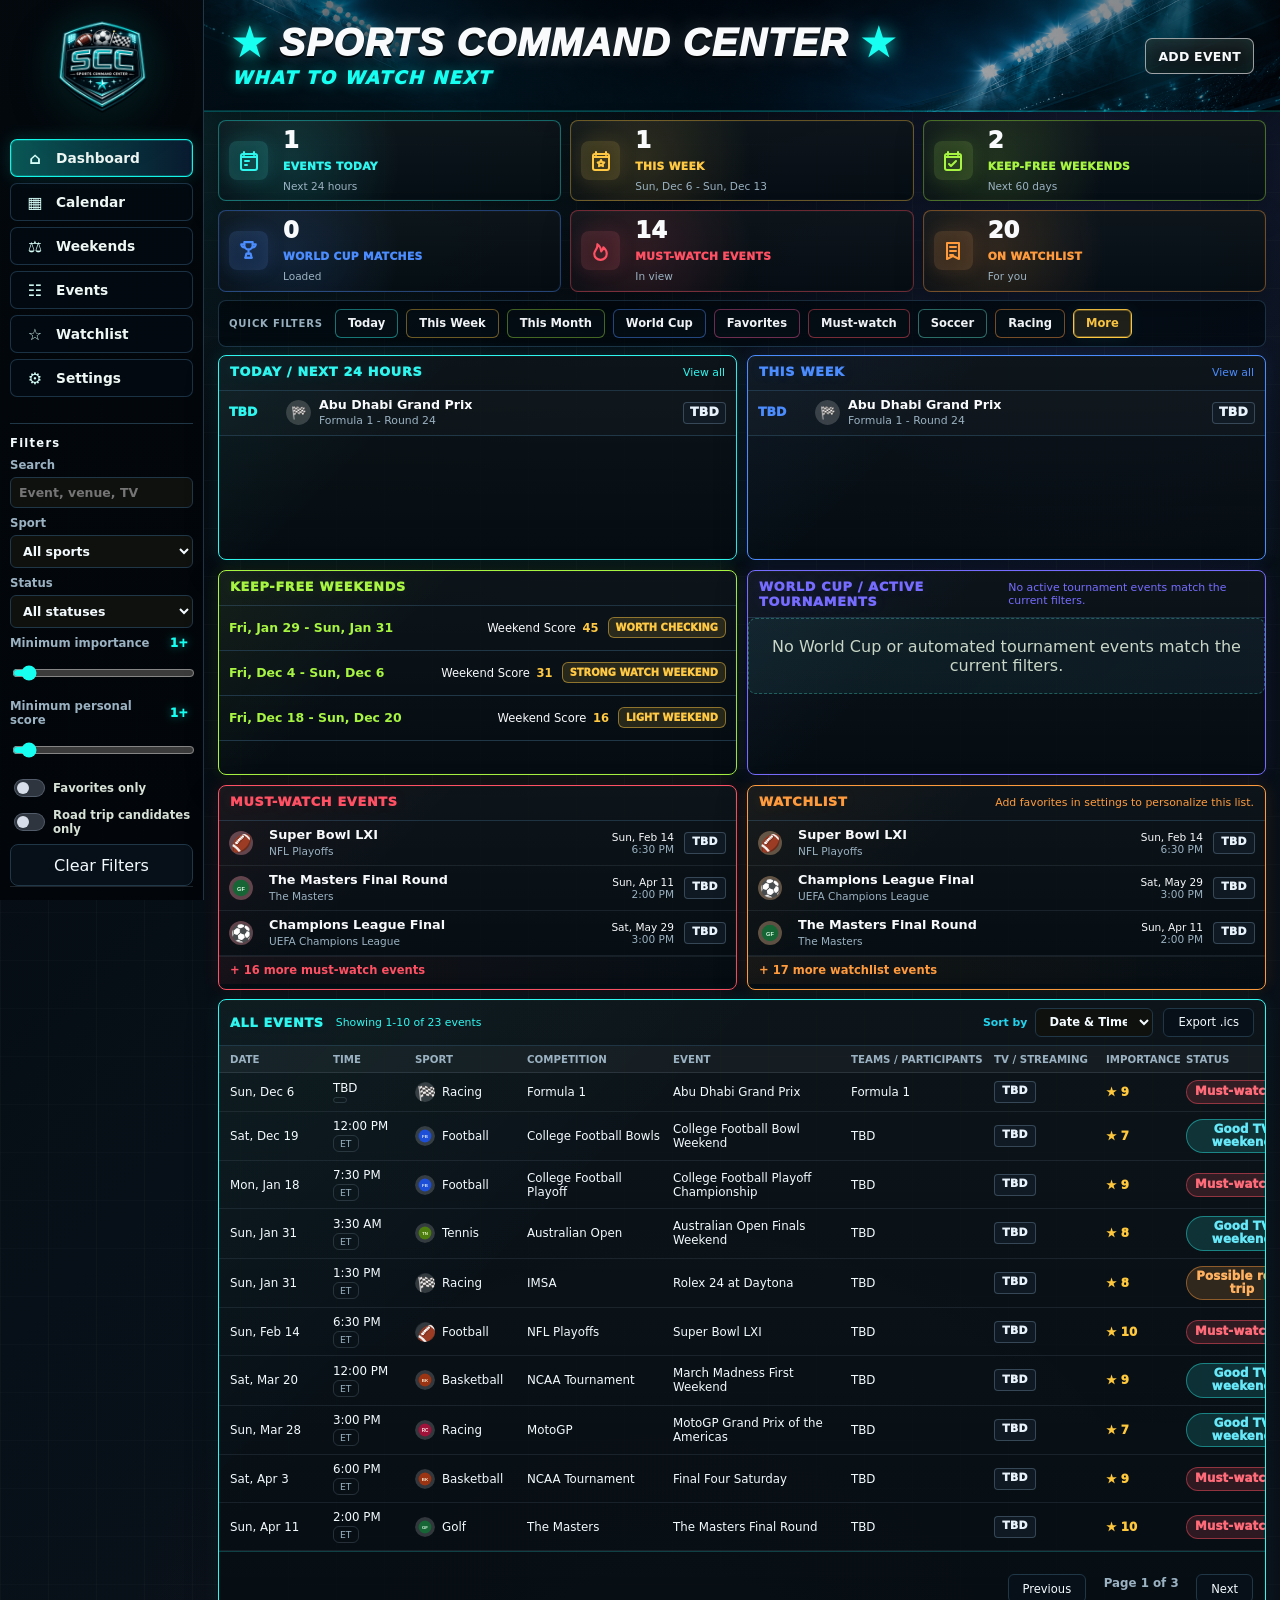
==== commit f79da597: "Add dedicated events board" ====
--- a/outputs/sports-weekend-planner/index.html
+++ b/outputs/sports-weekend-planner/index.html
@@ -31,7 +31,7 @@
           <button class="nav-item active" type="button" data-view="dashboard"><span>⌂</span> Dashboard</button>
           <button class="nav-item" type="button" data-view="calendar"><span>▦</span> Calendar</button>
           <button class="nav-item" type="button" data-view="weekends"><span>⚖</span> Weekends</button>
-          <button class="nav-item" type="button" data-view="dashboard" data-nav-filter="all"><span>☷</span> Events</button>
+          <button class="nav-item" type="button" data-view="events"><span>☷</span> Events</button>
           <button class="nav-item" type="button" data-view="dashboard" data-nav-filter="favorites"><span>☆</span> Watchlist</button>
           <button class="nav-item" type="button" data-view="settings"><span>⚙</span> Settings</button>
         </nav>
@@ -74,15 +74,6 @@
             Road trip candidates only
           </label>
           <button id="clearFiltersButton" class="secondary-button" type="button">Clear Filters</button>
-        </section>
-
-        <section class="data-panel" aria-label="Share event data">
-          <h2>Event updates</h2>
-          <button id="exportButton" class="secondary-button" type="button">Export Shared JSON</button>
-          <button id="importButton" class="secondary-button" type="button">Import JSON</button>
-          <button id="calendarExportButton" class="secondary-button" type="button">Export Google Calendar</button>
-          <input id="importFileInput" type="file" accept="application/json,.json" hidden>
-          <p id="dataStatus" class="data-status">Share JSON for the app, or export high-priority events to calendar.</p>
         </section>
 
         <section class="sidebar-footer" aria-label="App status">
@@ -285,7 +276,7 @@
                 <div class="table-actions">
                   <label class="sort-control">Sort by
                     <select id="eventSortInput">
-                      <option value="date">Date</option>
+                      <option value="date">Date &amp; Time</option>
                       <option value="importance">Importance</option>
                       <option value="sport">Sport</option>
                     </select>
@@ -298,6 +289,96 @@
                 <button id="eventPreviousPageButton" class="secondary-button compact-action" type="button">Previous</button>
                 <span id="eventPageCount">Page 1 of 1</span>
                 <button id="eventNextPageButton" class="secondary-button compact-action" type="button">Next</button>
+              </div>
+            </article>
+          </section>
+        </section>
+
+        <section id="eventsView" class="view">
+          <section class="events-command-board" aria-label="Events command board">
+            <div class="events-board-intro">
+              <div>
+                <p class="scoreboard-label">Event board</p>
+                <h3>Shared sports agenda</h3>
+                <p id="eventsBoardSummary">Browse upcoming events with watch priority, TV info, and shared interest signals.</p>
+              </div>
+              <button id="eventsBoardExportButton" class="secondary-button compact-action" type="button">Export .ics</button>
+            </div>
+
+            <section class="events-board-stats" aria-label="Events page summary">
+              <article class="events-board-stat">
+                <span>Upcoming</span>
+                <strong id="eventsBoardUpcoming">0</strong>
+              </article>
+              <article class="events-board-stat">
+                <span>Next 7 days</span>
+                <strong id="eventsBoardNext7">0</strong>
+              </article>
+              <article class="events-board-stat">
+                <span>This weekend</span>
+                <strong id="eventsBoardWeekend">0</strong>
+              </article>
+              <article class="events-board-stat">
+                <span>Must-watch</span>
+                <strong id="eventsBoardMustWatch">0</strong>
+              </article>
+              <article class="events-board-stat">
+                <span>Watchlist</span>
+                <strong id="eventsBoardFavorites">0</strong>
+              </article>
+              <article class="events-board-stat">
+                <span>TV TBD</span>
+                <strong id="eventsBoardTbdTv">0</strong>
+              </article>
+            </section>
+
+            <section class="events-board-controls" aria-label="Event board controls">
+              <label class="events-search-control">
+                Search events
+                <input id="eventsPageSearchInput" type="search" placeholder="Team, race, competition, channel">
+              </label>
+              <label>
+                Date range
+                <select id="eventsDateRangeInput">
+                  <option value="upcoming">Upcoming</option>
+                  <option value="today">Today / 24 hours</option>
+                  <option value="week">Next 7 days</option>
+                  <option value="weekend">This weekend</option>
+                  <option value="thirty">Next 30 days</option>
+                  <option value="month">This month</option>
+                  <option value="all">All matching</option>
+                </select>
+              </label>
+              <label>
+                Sort by
+                <select id="eventsPageSortInput">
+                  <option value="date">Date &amp; Time</option>
+                  <option value="priority">Watch priority</option>
+                  <option value="must-watch">Must-watch first</option>
+                  <option value="sport">Sport</option>
+                  <option value="competition">Competition</option>
+                </select>
+              </label>
+              <button id="eventsPageClearButton" class="secondary-button compact-action" type="button">Reset Board</button>
+              <div class="events-board-chips" aria-label="Event board quick filters">
+                <button class="events-board-chip active" type="button" data-events-filter="all">All</button>
+                <button class="events-board-chip" type="button" data-events-filter="must-watch">Must-watch</button>
+                <button class="events-board-chip" type="button" data-events-filter="favorites">Watchlist</button>
+                <button class="events-board-chip" type="button" data-events-filter="world-cup">World Cup</button>
+                <button class="events-board-chip" type="button" data-events-filter="racing">Racing</button>
+                <button class="events-board-chip" type="button" data-events-filter="soccer">Soccer</button>
+                <button class="events-board-chip" type="button" data-events-filter="tbd-tv">TV TBD</button>
+              </div>
+            </section>
+
+            <article class="panel events-agenda-panel">
+              <div class="panel-heading">
+                <h3>Upcoming Agenda</h3>
+                <p id="eventsPageSummary">Showing matching events.</p>
+              </div>
+              <div id="eventsAgendaList" class="events-agenda-list"></div>
+              <div id="eventsPagePagination" class="event-pagination" hidden>
+                <button id="eventsPageMoreButton" class="secondary-button compact-action" type="button">Load More Events</button>
               </div>
             </article>
           </section>
@@ -383,6 +464,18 @@
                 <input id="updateUrlInput" placeholder="events.json">
               </label>
             </div>
+            <section class="settings-share-panel" aria-label="Share event data">
+              <div>
+                <h4>Share event data</h4>
+                <p id="dataStatus" class="data-status">Share JSON for the app, or export high-priority events to calendar.</p>
+              </div>
+              <div class="settings-share-actions">
+                <button id="exportButton" class="secondary-button" type="button">Export Shared JSON</button>
+                <button id="importButton" class="secondary-button" type="button">Import JSON</button>
+                <button id="calendarExportButton" class="secondary-button" type="button">Export Google Calendar</button>
+                <input id="importFileInput" type="file" accept="application/json,.json" hidden>
+              </div>
+            </section>
             <div class="settings-actions">
               <button id="saveSettingsButton" class="primary-button" type="button">Save Settings</button>
               <button id="checkUpdatesButton" class="secondary-button" type="button">Check for Event Updates</button>
--- a/outputs/sports-weekend-planner/styles.css
+++ b/outputs/sports-weekend-planner/styles.css
@@ -2767,11 +2767,50 @@
   min-height: 38px;
 }
 
+.settings-share-panel {
+  display: grid;
+  grid-template-columns: minmax(0, 1fr) minmax(280px, 0.9fr);
+  gap: 14px;
+  align-items: center;
+  border-top: 1px solid rgba(148, 163, 184, 0.14);
+  border-bottom: 1px solid rgba(148, 163, 184, 0.14);
+  background:
+    radial-gradient(circle at 0% 50%, rgba(45, 212, 191, 0.11), transparent 32%),
+    rgba(2, 8, 14, 0.36);
+  padding: 14px 16px;
+}
+
+.settings-share-panel h4 {
+  margin: 0 0 5px;
+  color: #70fff0;
+  font-size: 0.88rem;
+  font-weight: 1000;
+  letter-spacing: 0.08em;
+  text-transform: uppercase;
+}
+
+.settings-share-actions {
+  display: grid;
+  grid-template-columns: repeat(3, minmax(0, 1fr));
+  gap: 8px;
+}
+
+.settings-share-actions .secondary-button {
+  min-height: 36px;
+  border-color: rgba(45, 212, 191, 0.28);
+  background: rgba(7, 18, 28, 0.78);
+}
+
+.settings-share-actions .secondary-button:hover {
+  border-color: rgba(45, 212, 191, 0.68);
+  color: #70fff0;
+}
+
 .settings-actions {
   display: flex;
   flex-wrap: wrap;
   gap: 10px;
-  padding: 0 16px 14px;
+  padding: 14px 16px;
 }
 
 .settings-actions .primary-button,
@@ -2791,6 +2830,11 @@
   }
 
   .settings-grid {
+    grid-template-columns: 1fr;
+  }
+
+  .settings-share-panel,
+  .settings-share-actions {
     grid-template-columns: 1fr;
   }
 }
@@ -3743,3 +3787,1420 @@
   width: 25px;
   height: 25px;
 }
+
+/* Version 0.20.0: premium SCC broadcast Calendar view. */
+#calendarView {
+  --calendar-accent: var(--brand-cyan, #2ff7f0);
+  --calendar-blue: var(--accent-blue, #4b8cff);
+  --calendar-gold: var(--accent-gold, #ffc943);
+  --calendar-red: var(--accent-red, #ff5163);
+  --calendar-cell: rgba(5, 15, 23, 0.88);
+  --calendar-cell-strong: rgba(8, 22, 33, 0.94);
+  --calendar-line: rgba(89, 145, 184, 0.28);
+  --calendar-glow: rgba(47, 247, 240, 0.12);
+}
+
+.calendar-toolbar {
+  align-items: center;
+  margin-bottom: 10px;
+  border: 1px solid rgba(47, 247, 240, 0.32);
+  border-radius: 8px;
+  background:
+    radial-gradient(circle at 50% 0%, rgba(47, 247, 240, 0.16), transparent 34%),
+    linear-gradient(90deg, rgba(47, 247, 240, 0.09), rgba(75, 140, 255, 0.07) 48%, rgba(47, 247, 240, 0.055)),
+    rgba(3, 10, 16, 0.9);
+  box-shadow:
+    inset 0 1px 0 rgba(255, 255, 255, 0.06),
+    0 0 22px rgba(47, 247, 240, 0.08);
+  padding: 7px;
+}
+
+.calendar-toolbar h3 {
+  color: var(--text-main, var(--text));
+  font-size: 1.04rem;
+  font-weight: 950;
+  letter-spacing: 0.03em;
+  text-align: center;
+  text-transform: uppercase;
+  text-shadow: 0 0 18px rgba(47, 247, 240, 0.22);
+}
+
+.calendar-toolbar .secondary-button {
+  min-width: 96px;
+  border-color: rgba(47, 247, 240, 0.24);
+  background: rgba(7, 18, 28, 0.78);
+  color: var(--text-main, var(--text));
+  font-size: 0.78rem;
+  font-weight: 850;
+}
+
+.calendar-toolbar .secondary-button:hover {
+  border-color: var(--calendar-accent);
+  color: var(--calendar-accent);
+  box-shadow: 0 0 14px rgba(47, 247, 240, 0.14);
+}
+
+.calendar-weekdays {
+  gap: 6px;
+  margin-bottom: 6px;
+  border: 1px solid rgba(75, 140, 255, 0.18);
+  border-radius: 8px;
+  background:
+    linear-gradient(90deg, rgba(47, 247, 240, 0.065), rgba(75, 140, 255, 0.045)),
+    rgba(2, 8, 14, 0.76);
+  color: var(--calendar-accent);
+  font-size: 0.66rem;
+  letter-spacing: 0.12em;
+  padding: 6px;
+}
+
+.calendar-weekdays span {
+  border-right: 1px solid rgba(120, 165, 190, 0.12);
+  padding: 2px 8px;
+}
+
+.calendar-weekdays span:last-child {
+  border-right: 0;
+}
+
+.calendar-grid {
+  gap: 7px;
+  border: 1px solid rgba(47, 247, 240, 0.24);
+  border-radius: 8px;
+  background:
+    radial-gradient(circle at 18% 0%, rgba(47, 247, 240, 0.12), transparent 34%),
+    radial-gradient(circle at 82% 100%, rgba(75, 140, 255, 0.11), transparent 32%),
+    linear-gradient(90deg, rgba(255, 255, 255, 0.018) 1px, transparent 1px),
+    linear-gradient(180deg, rgba(255, 255, 255, 0.014) 1px, transparent 1px),
+    rgba(2, 8, 14, 0.76);
+  background-size: auto, auto, 36px 36px, 36px 36px, auto;
+  box-shadow:
+    inset 0 0 0 1px rgba(255, 255, 255, 0.018),
+    0 14px 34px rgba(0, 0, 0, 0.3),
+    0 0 22px rgba(47, 247, 240, 0.07);
+  padding: 7px;
+}
+
+.calendar-day {
+  position: relative;
+  display: flex;
+  min-height: 126px;
+  max-height: 220px;
+  overflow-y: auto;
+  flex-direction: column;
+  gap: 5px;
+  border: 1px solid var(--calendar-line);
+  border-radius: 8px;
+  background:
+    linear-gradient(180deg, rgba(255, 255, 255, 0.035), transparent 18%),
+    radial-gradient(circle at 12% 0%, rgba(47, 247, 240, 0.055), transparent 36%),
+    linear-gradient(180deg, var(--calendar-cell-strong), var(--calendar-cell));
+  box-shadow:
+    inset 0 1px 0 rgba(255, 255, 255, 0.045),
+    inset 0 -18px 30px rgba(0, 0, 0, 0.12);
+  padding: 7px;
+  scrollbar-color: rgba(47, 247, 240, 0.42) rgba(255, 255, 255, 0.04);
+  scrollbar-width: thin;
+}
+
+.calendar-day:hover {
+  border-color: rgba(47, 247, 240, 0.48);
+  background:
+    linear-gradient(180deg, rgba(255, 255, 255, 0.045), transparent 18%),
+    radial-gradient(circle at 12% 0%, rgba(47, 247, 240, 0.09), transparent 38%),
+    linear-gradient(180deg, rgba(9, 26, 39, 0.96), rgba(4, 14, 22, 0.94));
+}
+
+.calendar-day::-webkit-scrollbar {
+  width: 5px;
+}
+
+.calendar-day::-webkit-scrollbar-track {
+  background: rgba(255, 255, 255, 0.04);
+}
+
+.calendar-day::-webkit-scrollbar-thumb {
+  border-radius: 999px;
+  background: rgba(47, 247, 240, 0.42);
+}
+
+.calendar-day.outside-month {
+  opacity: 1;
+  border-color: rgba(84, 116, 143, 0.16);
+  background:
+    linear-gradient(180deg, rgba(255, 255, 255, 0.02), transparent 18%),
+    linear-gradient(180deg, rgba(6, 13, 20, 0.62), rgba(4, 9, 15, 0.66));
+}
+
+.calendar-day.is-weekend:not(.outside-month) {
+  background:
+    linear-gradient(180deg, rgba(255, 255, 255, 0.035), transparent 18%),
+    radial-gradient(circle at 90% 0%, rgba(75, 140, 255, 0.09), transparent 35%),
+    linear-gradient(180deg, var(--calendar-cell-strong), var(--calendar-cell));
+}
+
+.calendar-day.has-events {
+  border-color: rgba(47, 247, 240, 0.3);
+}
+
+.calendar-day.has-priority-events {
+  border-color: rgba(255, 81, 99, 0.46);
+  box-shadow:
+    inset 0 1px 0 rgba(255, 255, 255, 0.05),
+    0 0 18px rgba(255, 81, 99, 0.08);
+}
+
+.calendar-day.is-today {
+  border-color: rgba(47, 247, 240, 0.72);
+  box-shadow:
+    inset 0 1px 0 rgba(255, 255, 255, 0.06),
+    0 0 0 1px rgba(47, 247, 240, 0.18),
+    0 0 24px rgba(47, 247, 240, 0.14);
+}
+
+.day-number {
+  display: inline-grid;
+  min-width: 24px;
+  height: 22px;
+  width: fit-content;
+  place-items: center;
+  margin: 0 0 2px;
+  border: 1px solid rgba(120, 165, 190, 0.2);
+  border-radius: 6px;
+  background: rgba(8, 20, 30, 0.74);
+  color: var(--text-muted, var(--muted));
+  font-size: 0.68rem;
+  font-weight: 950;
+  line-height: 1;
+  padding: 0 7px;
+}
+
+.outside-month .day-number {
+  border-color: rgba(120, 165, 190, 0.12);
+  background: rgba(255, 255, 255, 0.035);
+  color: rgba(154, 168, 181, 0.56);
+}
+
+.is-today .day-number {
+  border-color: rgba(47, 247, 240, 0.85);
+  background: var(--calendar-accent);
+  color: #021015;
+  box-shadow: 0 0 16px rgba(47, 247, 240, 0.28);
+}
+
+.calendar-event {
+  display: grid;
+  grid-template-columns: minmax(0, 1fr);
+  gap: 3px;
+  width: 100%;
+  margin: 0;
+  border: 1px solid rgba(120, 165, 190, 0.18);
+  border-left: 3px solid var(--sport-color, var(--calendar-accent));
+  border-radius: 6px;
+  background:
+    linear-gradient(90deg, var(--sport-bg, rgba(47, 247, 240, 0.12)), transparent 42%),
+    linear-gradient(180deg, rgba(16, 31, 44, 0.9), rgba(6, 15, 24, 0.92));
+  color: var(--text-main, var(--text));
+  padding: 5px 6px 5px 7px;
+  text-align: left;
+  transition: border-color 140ms ease, transform 140ms ease, background 140ms ease;
+}
+
+.calendar-event:hover {
+  border-color: var(--sport-line, rgba(47, 247, 240, 0.62));
+  border-left-color: var(--sport-color, var(--calendar-accent));
+  background:
+    linear-gradient(90deg, var(--sport-bg, rgba(47, 247, 240, 0.15)), transparent 48%),
+    linear-gradient(180deg, rgba(19, 38, 54, 0.96), rgba(7, 18, 29, 0.96));
+  transform: translateY(-1px);
+}
+
+.calendar-event.priority-calendar-event {
+  border-color: rgba(255, 81, 99, 0.4);
+  border-left-color: var(--calendar-red);
+  box-shadow: inset 0 0 0 1px rgba(255, 81, 99, 0.06);
+}
+
+.calendar-event .tag {
+  width: fit-content;
+  max-width: 82px;
+  border-radius: 5px;
+  overflow: hidden;
+  padding: 2px 5px;
+  color: var(--sport-color, var(--tag-color));
+  font-size: 0.54rem;
+  letter-spacing: 0.02em;
+  line-height: 1;
+  text-overflow: ellipsis;
+  white-space: nowrap;
+}
+
+.calendar-event strong {
+  display: -webkit-box;
+  overflow: hidden;
+  color: var(--text-main, var(--text));
+  font-size: 0.7rem;
+  font-weight: 900;
+  line-height: 1.16;
+  -webkit-box-orient: vertical;
+  -webkit-line-clamp: 2;
+}
+
+.calendar-event-meta {
+  display: block;
+  overflow: hidden;
+  color: var(--text-muted, var(--muted));
+  font-size: 0.61rem;
+  font-weight: 750;
+  letter-spacing: 0.01em;
+  line-height: 1.15;
+  text-overflow: ellipsis;
+  white-space: nowrap;
+}
+
+body[data-theme="light"] #calendarView {
+  --calendar-cell: rgba(242, 247, 252, 0.92);
+  --calendar-cell-strong: rgba(255, 255, 255, 0.96);
+  --calendar-line: rgba(69, 93, 118, 0.24);
+  --calendar-glow: rgba(0, 143, 154, 0.11);
+}
+
+body[data-theme="light"] .calendar-toolbar,
+body[data-theme="light"] .calendar-weekdays,
+body[data-theme="light"] .calendar-grid {
+  background:
+    linear-gradient(90deg, rgba(0, 143, 154, 0.08), rgba(36, 95, 214, 0.05)),
+    rgba(255, 255, 255, 0.9);
+  box-shadow: 0 14px 28px rgba(24, 36, 48, 0.08);
+}
+
+body[data-theme="light"] .calendar-day {
+  background:
+    linear-gradient(180deg, rgba(255, 255, 255, 0.92), rgba(239, 246, 252, 0.9));
+  box-shadow:
+    inset 0 1px 0 rgba(255, 255, 255, 0.75),
+    0 8px 18px rgba(24, 36, 48, 0.05);
+}
+
+body[data-theme="light"] .calendar-day.outside-month {
+  background:
+    linear-gradient(180deg, rgba(245, 249, 252, 0.78), rgba(230, 238, 246, 0.72));
+}
+
+body[data-theme="light"] .day-number {
+  background: rgba(237, 244, 250, 0.95);
+  color: var(--text-muted);
+}
+
+body[data-theme="light"] .is-today .day-number {
+  background: var(--calendar-accent);
+  color: #ffffff;
+}
+
+body[data-theme="light"] .calendar-event {
+  background:
+    linear-gradient(90deg, var(--sport-bg, rgba(0, 143, 154, 0.09)), transparent 42%),
+    linear-gradient(180deg, rgba(255, 255, 255, 0.98), rgba(241, 247, 252, 0.94));
+}
+
+@media (max-width: 760px) {
+  .calendar-toolbar {
+    display: grid;
+    grid-template-columns: repeat(2, minmax(0, 1fr));
+    gap: 7px;
+  }
+
+  .calendar-toolbar h3 {
+    grid-column: 1 / -1;
+    order: -1;
+  }
+
+  .calendar-toolbar .secondary-button {
+    width: 100%;
+    min-width: 0;
+  }
+
+  .calendar-grid {
+    grid-template-columns: 1fr;
+    padding: 6px;
+  }
+
+  .calendar-day {
+    min-height: 92px;
+    max-height: none;
+  }
+
+  .calendar-event {
+    padding: 6px 7px;
+  }
+
+  .calendar-event strong {
+    font-size: 0.73rem;
+  }
+}
+
+/* Version 0.20.1: Weekends shared-interest command board. */
+#weekendsView {
+  --weekend-cyan: var(--brand-cyan, #2ff7f0);
+  --weekend-blue: var(--accent-blue, #4b8cff);
+  --weekend-gold: var(--accent-gold, #ffc943);
+  --weekend-lime: var(--accent-lime, #a7f542);
+  --weekend-orange: var(--accent-orange, #ff9b3d);
+  --weekend-red: var(--accent-red, #ff5163);
+}
+
+#weekendsView > .panel {
+  border-color: rgba(47, 247, 240, 0.3);
+  background:
+    radial-gradient(circle at 12% 0%, rgba(47, 247, 240, 0.11), transparent 32%),
+    radial-gradient(circle at 86% 12%, rgba(75, 140, 255, 0.09), transparent 30%),
+    linear-gradient(180deg, rgba(9, 22, 34, 0.94), rgba(3, 10, 16, 0.96));
+  box-shadow:
+    inset 0 0 0 1px rgba(255, 255, 255, 0.018),
+    0 18px 38px rgba(0, 0, 0, 0.3),
+    0 0 22px rgba(47, 247, 240, 0.06);
+}
+
+#weekendsView .panel-heading {
+  border-bottom-color: rgba(47, 247, 240, 0.24);
+  background:
+    linear-gradient(90deg, rgba(47, 247, 240, 0.08), rgba(75, 140, 255, 0.055) 48%, rgba(47, 247, 240, 0.035)),
+    rgba(2, 8, 14, 0.72);
+}
+
+#weekendsView .panel-heading h3 {
+  color: var(--weekend-cyan);
+  text-shadow: 0 0 16px rgba(47, 247, 240, 0.22);
+}
+
+#weekendsView .weekend-list {
+  gap: 14px;
+  padding: 12px;
+}
+
+.weekend-command-card {
+  position: relative;
+  overflow: hidden;
+  border-color: var(--sport-line, rgba(47, 247, 240, 0.34));
+  border-left-color: var(--sport-color, var(--weekend-cyan));
+  background:
+    radial-gradient(circle at 0% 0%, var(--sport-bg, rgba(47, 247, 240, 0.12)), transparent 34%),
+    linear-gradient(135deg, rgba(17, 41, 58, 0.82), rgba(5, 14, 23, 0.95) 48%, rgba(2, 8, 14, 0.98)),
+    var(--panel-surface, rgba(5, 13, 21, 0.96));
+  box-shadow:
+    inset 0 1px 0 rgba(255, 255, 255, 0.055),
+    0 12px 28px rgba(0, 0, 0, 0.28),
+    0 0 16px color-mix(in srgb, var(--sport-color, #2ff7f0) 20%, transparent);
+  padding: 0;
+}
+
+.weekend-command-card::before {
+  position: absolute;
+  inset: 0 0 auto;
+  height: 1px;
+  background: linear-gradient(90deg, transparent, var(--sport-color, var(--weekend-cyan)), transparent);
+  content: "";
+  opacity: 0.82;
+}
+
+.weekend-command-header {
+  display: grid;
+  grid-template-columns: minmax(0, 1fr) minmax(132px, 170px) minmax(230px, 280px);
+  gap: 12px;
+  align-items: stretch;
+  padding: 14px 14px 10px;
+}
+
+.weekend-title-block {
+  display: grid;
+  gap: 7px;
+  min-width: 0;
+}
+
+.weekend-kicker {
+  color: var(--sport-color, var(--weekend-cyan));
+  font-size: 0.65rem;
+  font-weight: 950;
+  letter-spacing: 0.14em;
+  line-height: 1;
+  text-transform: uppercase;
+}
+
+.weekend-command-card h4 {
+  margin: 0;
+  color: var(--text-main, #f8fafc);
+  font-size: 1.05rem;
+  font-weight: 950;
+  letter-spacing: 0.01em;
+}
+
+.weekend-signal-row {
+  display: flex;
+  flex-wrap: wrap;
+  gap: 7px;
+  align-items: center;
+  color: var(--text-muted, var(--muted));
+  font-size: 0.78rem;
+  font-weight: 750;
+}
+
+.weekend-command-card .score-label {
+  display: inline-flex;
+  align-items: center;
+  min-height: 24px;
+  border-color: rgba(255, 201, 67, 0.48);
+  border-radius: 6px;
+  padding: 4px 8px;
+  line-height: 1;
+}
+
+.weekend-score-box,
+.weekend-shared-box {
+  display: grid;
+  align-content: center;
+  gap: 4px;
+  min-width: 0;
+  border: 1px solid rgba(120, 165, 190, 0.2);
+  border-radius: 8px;
+  background:
+    linear-gradient(180deg, rgba(255, 255, 255, 0.045), rgba(255, 255, 255, 0.012)),
+    rgba(4, 13, 21, 0.72);
+  padding: 10px;
+}
+
+.weekend-score-box span,
+.weekend-shared-box span {
+  color: var(--text-muted, var(--muted));
+  font-size: 0.62rem;
+  font-weight: 950;
+  letter-spacing: 0.12em;
+  text-transform: uppercase;
+}
+
+.weekend-score-box strong {
+  color: var(--weekend-gold);
+  font-size: 1.55rem;
+  font-weight: 1000;
+  line-height: 1;
+}
+
+.weekend-score-box small,
+.weekend-shared-box small,
+.weekend-shared-box em {
+  overflow: hidden;
+  color: var(--text-muted, var(--muted));
+  font-size: 0.7rem;
+  font-style: normal;
+  font-weight: 750;
+  line-height: 1.25;
+  text-overflow: ellipsis;
+  white-space: nowrap;
+}
+
+.weekend-shared-box {
+  border-color: rgba(47, 247, 240, 0.24);
+  background:
+    radial-gradient(circle at 18% 22%, rgba(47, 247, 240, 0.12), transparent 42%),
+    linear-gradient(180deg, rgba(255, 255, 255, 0.04), rgba(255, 255, 255, 0.012)),
+    rgba(4, 13, 21, 0.74);
+}
+
+.weekend-shared-box strong {
+  color: var(--weekend-cyan);
+  font-size: 1.08rem;
+  font-weight: 1000;
+  line-height: 1;
+}
+
+.weekend-shared-box em {
+  color: var(--weekend-gold);
+}
+
+.weekend-command-actions {
+  display: flex;
+  justify-content: flex-start;
+  padding: 2px 0 0;
+}
+
+.weekend-command-actions .secondary-button {
+  border-color: rgba(47, 247, 240, 0.28);
+  background: rgba(7, 18, 28, 0.78);
+  color: var(--text-main, #f8fafc);
+  font-size: 0.75rem;
+  font-weight: 850;
+}
+
+.weekend-command-actions .secondary-button:hover {
+  border-color: var(--sport-color, var(--weekend-cyan));
+  color: var(--sport-color, var(--weekend-cyan));
+}
+
+.weekend-command-events {
+  gap: 8px;
+  padding: 0 14px 14px;
+}
+
+.weekend-event-row {
+  display: grid;
+  grid-template-columns: 38px minmax(0, 1fr) minmax(218px, 264px) 66px;
+  gap: 10px;
+  align-items: center;
+  border: 1px solid rgba(120, 165, 190, 0.18);
+  border-left: 3px solid var(--sport-color, var(--weekend-cyan));
+  border-radius: 8px;
+  background:
+    linear-gradient(90deg, var(--sport-bg, rgba(47, 247, 240, 0.1)), transparent 38%),
+    linear-gradient(180deg, rgba(16, 31, 44, 0.86), rgba(5, 14, 23, 0.92));
+  color: var(--text-main, #f8fafc);
+  min-height: 80px;
+  padding: 9px 10px;
+}
+
+.weekend-event-row:hover {
+  border-color: var(--sport-line, rgba(47, 247, 240, 0.54));
+  border-left-color: var(--sport-color, var(--weekend-cyan));
+  background:
+    linear-gradient(90deg, var(--sport-bg, rgba(47, 247, 240, 0.15)), transparent 42%),
+    linear-gradient(180deg, rgba(19, 38, 54, 0.95), rgba(7, 18, 29, 0.96));
+  transform: translateY(-1px);
+}
+
+.weekend-event-logo {
+  display: grid;
+  place-items: center;
+}
+
+.weekend-event-logo .logo-frame,
+.weekend-event-logo .sport-disc {
+  width: 32px;
+  height: 32px;
+}
+
+.weekend-event-logo .sport-logo {
+  max-width: 24px;
+  max-height: 24px;
+}
+
+.weekend-event-main {
+  display: grid;
+  gap: 4px;
+  min-width: 0;
+}
+
+.weekend-event-tags,
+.weekend-event-meta {
+  display: flex;
+  flex-wrap: wrap;
+  gap: 5px;
+  align-items: center;
+}
+
+.weekend-event-tags .tag {
+  min-width: 0;
+  border-radius: 999px;
+  padding: 3px 7px;
+  font-size: 0.58rem;
+  line-height: 1;
+}
+
+.weekend-event-main > strong {
+  overflow: hidden;
+  color: var(--text-main, #f8fafc);
+  font-size: 0.93rem;
+  font-weight: 950;
+  line-height: 1.18;
+  text-overflow: ellipsis;
+  white-space: nowrap;
+}
+
+.weekend-event-main .event-matchup {
+  overflow: hidden;
+  color: var(--text-muted, var(--muted));
+  font-size: 0.72rem;
+  font-weight: 750;
+  line-height: 1.1;
+  text-overflow: ellipsis;
+  white-space: nowrap;
+}
+
+.weekend-event-meta {
+  color: var(--text-muted, var(--muted));
+  font-size: 0.71rem;
+  font-weight: 720;
+  line-height: 1.15;
+}
+
+.weekend-event-meta span:not(:first-child)::before {
+  color: rgba(148, 163, 184, 0.46);
+  content: "/";
+  margin-right: 5px;
+}
+
+.weekend-event-reason {
+  width: fit-content;
+  color: var(--weekend-gold);
+  font-size: 0.7rem;
+  font-weight: 950;
+}
+
+.shared-interest-card {
+  display: grid;
+  gap: 5px;
+  min-width: 0;
+  border: 1px solid rgba(47, 247, 240, 0.22);
+  border-radius: 8px;
+  background:
+    radial-gradient(circle at 12% 30%, rgba(47, 247, 240, 0.12), transparent 48%),
+    rgba(3, 12, 19, 0.72);
+  padding: 7px 8px;
+}
+
+.shared-interest-head,
+.interest-meter,
+.shared-interest-label {
+  display: flex;
+  align-items: center;
+}
+
+.shared-interest-head {
+  justify-content: space-between;
+  gap: 8px;
+  color: var(--text-muted, var(--muted));
+  font-size: 0.6rem;
+  font-weight: 950;
+  letter-spacing: 0.09em;
+  line-height: 1;
+  text-transform: uppercase;
+}
+
+.shared-interest-head strong {
+  color: var(--weekend-cyan);
+  font-size: 0.78rem;
+  font-weight: 1000;
+}
+
+.shared-interest-bars {
+  display: grid;
+  gap: 4px;
+}
+
+.interest-meter {
+  display: grid;
+  grid-template-columns: 42px minmax(0, 1fr) 18px;
+  gap: 6px;
+  color: var(--text-muted, var(--muted));
+  font-size: 0.63rem;
+  font-weight: 850;
+}
+
+.interest-meter i {
+  position: relative;
+  overflow: hidden;
+  height: 6px;
+  border-radius: 999px;
+  background: rgba(255, 255, 255, 0.11);
+}
+
+.interest-meter b {
+  position: absolute;
+  inset: 0 auto 0 0;
+  width: var(--my-interest);
+  border-radius: inherit;
+  background: linear-gradient(90deg, var(--weekend-cyan), var(--weekend-blue));
+  box-shadow: 0 0 10px rgba(47, 247, 240, 0.24);
+}
+
+.friend-meter b {
+  width: var(--friend-interest);
+  background: linear-gradient(90deg, var(--weekend-gold), var(--weekend-orange));
+  box-shadow: 0 0 10px rgba(255, 201, 67, 0.2);
+}
+
+.interest-meter strong {
+  color: var(--text-main, #f8fafc);
+  font-size: 0.66rem;
+  font-weight: 950;
+  text-align: right;
+}
+
+.shared-interest-label {
+  justify-content: center;
+  min-height: 18px;
+  border-radius: 999px;
+  background: rgba(47, 247, 240, 0.1);
+  color: var(--weekend-cyan);
+  font-size: 0.64rem;
+  font-weight: 950;
+  line-height: 1;
+}
+
+.shared-strong .shared-interest-card,
+.shared-lock .shared-interest-card {
+  border-color: rgba(255, 201, 67, 0.34);
+  background:
+    radial-gradient(circle at 12% 30%, rgba(255, 201, 67, 0.13), transparent 50%),
+    rgba(3, 12, 19, 0.74);
+}
+
+.shared-strong .shared-interest-label,
+.shared-lock .shared-interest-label {
+  background: rgba(255, 201, 67, 0.12);
+  color: var(--weekend-gold);
+}
+
+.shared-split .shared-interest-card {
+  border-color: rgba(255, 155, 61, 0.32);
+}
+
+.shared-split .shared-interest-label {
+  background: rgba(255, 155, 61, 0.12);
+  color: var(--weekend-orange);
+}
+
+.shared-low .shared-interest-card {
+  border-color: rgba(148, 163, 184, 0.2);
+}
+
+.shared-low .shared-interest-label {
+  background: rgba(148, 163, 184, 0.1);
+  color: var(--text-muted, var(--muted));
+}
+
+.weekend-priority-badge {
+  display: grid;
+  place-items: center;
+  gap: 2px;
+  min-width: 54px;
+  border: 1px solid rgba(255, 201, 67, 0.32);
+  border-radius: 8px;
+  background:
+    linear-gradient(180deg, rgba(255, 201, 67, 0.16), rgba(255, 201, 67, 0.06)),
+    rgba(3, 12, 19, 0.74);
+  color: var(--weekend-gold);
+  padding: 6px 5px;
+}
+
+.weekend-priority-badge small {
+  color: var(--text-muted, var(--muted));
+  font-size: 0.54rem;
+  font-weight: 950;
+  letter-spacing: 0.08em;
+  text-transform: uppercase;
+}
+
+.weekend-priority-badge strong {
+  color: var(--weekend-gold);
+  font-size: 1rem;
+  font-weight: 1000;
+  line-height: 1;
+}
+
+body[data-theme="light"] #weekendsView > .panel,
+body[data-theme="light"] .weekend-command-card {
+  background:
+    radial-gradient(circle at 12% 0%, rgba(0, 143, 154, 0.09), transparent 32%),
+    linear-gradient(180deg, rgba(255, 255, 255, 0.98), rgba(236, 245, 250, 0.94));
+  box-shadow: 0 14px 28px rgba(24, 36, 48, 0.08);
+}
+
+body[data-theme="light"] .weekend-score-box,
+body[data-theme="light"] .weekend-shared-box,
+body[data-theme="light"] .shared-interest-card,
+body[data-theme="light"] .weekend-priority-badge {
+  background: rgba(255, 255, 255, 0.78);
+}
+
+body[data-theme="light"] .weekend-event-row {
+  background:
+    linear-gradient(90deg, var(--sport-bg, rgba(0, 143, 154, 0.08)), transparent 40%),
+    linear-gradient(180deg, rgba(255, 255, 255, 0.98), rgba(240, 247, 252, 0.94));
+}
+
+@media (max-width: 1100px) {
+  .weekend-command-header {
+    grid-template-columns: minmax(0, 1fr) minmax(128px, 160px);
+  }
+
+  .weekend-shared-box {
+    grid-column: 1 / -1;
+  }
+
+  .weekend-event-row {
+    grid-template-columns: 36px minmax(0, 1fr) minmax(198px, 240px) 58px;
+  }
+}
+
+@media (max-width: 760px) {
+  #weekendsView .weekend-list {
+    padding: 8px;
+  }
+
+  .weekend-command-header,
+  .weekend-event-row {
+    grid-template-columns: 1fr;
+  }
+
+  .weekend-command-header {
+    gap: 8px;
+    padding: 12px 10px 8px;
+  }
+
+  .weekend-command-events {
+    padding-left: 10px;
+    padding-right: 10px;
+  }
+
+  .weekend-command-actions {
+    justify-content: stretch;
+  }
+
+  .weekend-command-actions .secondary-button {
+    width: 100%;
+  }
+
+  .weekend-event-row {
+    gap: 8px;
+    min-height: 0;
+  }
+
+  .weekend-event-logo {
+    display: none;
+  }
+
+  .weekend-event-main > strong,
+  .weekend-event-main .event-matchup,
+  .weekend-shared-box small,
+  .weekend-shared-box em {
+    white-space: normal;
+  }
+
+  .weekend-priority-badge {
+    grid-template-columns: auto auto;
+    justify-content: center;
+  }
+}
+
+/* Version 0.21.0: dedicated Events command board. */
+#eventsView {
+  --events-cyan: var(--brand-cyan, #2ff7f0);
+  --events-blue: var(--accent-blue, #4b8cff);
+  --events-gold: var(--accent-gold, #ffc943);
+  --events-orange: var(--accent-orange, #ff9b3d);
+  --events-red: var(--accent-red, #ff5163);
+}
+
+.events-command-board {
+  display: grid;
+  gap: 12px;
+}
+
+.events-board-intro,
+.events-board-controls,
+.events-agenda-panel {
+  border: 1px solid rgba(47, 247, 240, 0.28);
+  border-radius: 8px;
+  background:
+    radial-gradient(circle at 12% 0%, rgba(47, 247, 240, 0.12), transparent 36%),
+    radial-gradient(circle at 88% 20%, rgba(75, 140, 255, 0.09), transparent 32%),
+    linear-gradient(180deg, rgba(8, 22, 34, 0.94), rgba(2, 8, 14, 0.97));
+  box-shadow:
+    inset 0 1px 0 rgba(255, 255, 255, 0.04),
+    0 16px 34px rgba(0, 0, 0, 0.26),
+    0 0 22px rgba(47, 247, 240, 0.06);
+}
+
+.events-board-intro {
+  display: flex;
+  gap: 14px;
+  align-items: center;
+  justify-content: space-between;
+  padding: 14px 16px;
+}
+
+.events-board-intro h3 {
+  margin: 2px 0 4px;
+  color: var(--text-main, #f8fafc);
+  font-size: 1.25rem;
+  font-weight: 1000;
+  letter-spacing: 0.01em;
+  text-transform: uppercase;
+}
+
+.events-board-intro p:last-child {
+  max-width: 760px;
+  margin: 0;
+  color: var(--text-muted, var(--muted));
+  font-size: 0.82rem;
+  font-weight: 750;
+  line-height: 1.35;
+}
+
+.events-board-stats {
+  display: grid;
+  grid-template-columns: repeat(6, minmax(0, 1fr));
+  gap: 8px;
+}
+
+.events-board-stat {
+  display: grid;
+  gap: 4px;
+  min-height: 72px;
+  border: 1px solid rgba(120, 165, 190, 0.2);
+  border-top-color: rgba(47, 247, 240, 0.38);
+  border-radius: 8px;
+  background:
+    linear-gradient(135deg, rgba(47, 247, 240, 0.1), transparent 44%),
+    linear-gradient(180deg, rgba(10, 24, 36, 0.92), rgba(3, 10, 16, 0.96));
+  padding: 10px 12px;
+}
+
+.events-board-stat:nth-child(2) {
+  border-top-color: rgba(75, 140, 255, 0.48);
+  background:
+    linear-gradient(135deg, rgba(75, 140, 255, 0.11), transparent 44%),
+    linear-gradient(180deg, rgba(10, 24, 36, 0.92), rgba(3, 10, 16, 0.96));
+}
+
+.events-board-stat:nth-child(3) {
+  border-top-color: rgba(167, 245, 66, 0.48);
+  background:
+    linear-gradient(135deg, rgba(167, 245, 66, 0.1), transparent 44%),
+    linear-gradient(180deg, rgba(10, 24, 36, 0.92), rgba(3, 10, 16, 0.96));
+}
+
+.events-board-stat:nth-child(4) {
+  border-top-color: rgba(255, 81, 99, 0.48);
+  background:
+    linear-gradient(135deg, rgba(255, 81, 99, 0.11), transparent 44%),
+    linear-gradient(180deg, rgba(10, 24, 36, 0.92), rgba(3, 10, 16, 0.96));
+}
+
+.events-board-stat:nth-child(5),
+.events-board-stat:nth-child(6) {
+  border-top-color: rgba(255, 155, 61, 0.48);
+  background:
+    linear-gradient(135deg, rgba(255, 155, 61, 0.1), transparent 44%),
+    linear-gradient(180deg, rgba(10, 24, 36, 0.92), rgba(3, 10, 16, 0.96));
+}
+
+.events-board-stat span {
+  color: var(--text-muted, var(--muted));
+  font-size: 0.64rem;
+  font-weight: 950;
+  letter-spacing: 0.11em;
+  line-height: 1;
+  text-transform: uppercase;
+}
+
+.events-board-stat strong {
+  color: var(--text-main, #f8fafc);
+  font-size: 1.5rem;
+  font-weight: 1000;
+  line-height: 1;
+}
+
+.events-board-controls {
+  display: grid;
+  grid-template-columns: minmax(240px, 1fr) minmax(150px, 180px) minmax(150px, 180px) auto;
+  gap: 10px;
+  align-items: end;
+  padding: 12px;
+}
+
+.events-board-controls label {
+  display: grid;
+  gap: 5px;
+  color: var(--text-muted, var(--muted));
+  font-size: 0.68rem;
+  font-weight: 950;
+  letter-spacing: 0.04em;
+  text-transform: uppercase;
+}
+
+.events-board-controls input,
+.events-board-controls select {
+  min-height: 38px;
+  border-color: rgba(120, 165, 190, 0.24);
+  background: rgba(2, 8, 14, 0.78);
+  color: var(--text-main, #f8fafc);
+  font-size: 0.82rem;
+}
+
+.events-board-chips {
+  display: flex;
+  grid-column: 1 / -1;
+  flex-wrap: wrap;
+  gap: 7px;
+}
+
+.events-board-chip {
+  min-height: 30px;
+  border: 1px solid rgba(120, 165, 190, 0.26);
+  border-radius: 7px;
+  background: rgba(2, 8, 14, 0.72);
+  color: var(--text-main, #f8fafc);
+  cursor: pointer;
+  font-size: 0.72rem;
+  font-weight: 950;
+  padding: 6px 10px;
+}
+
+.events-board-chip:hover,
+.events-board-chip.active {
+  border-color: var(--events-cyan);
+  background: rgba(47, 247, 240, 0.12);
+  color: var(--events-cyan);
+}
+
+.events-agenda-panel {
+  padding: 0;
+}
+
+.events-agenda-panel .panel-heading {
+  border-bottom-color: rgba(47, 247, 240, 0.22);
+  background:
+    linear-gradient(90deg, rgba(47, 247, 240, 0.08), rgba(75, 140, 255, 0.05)),
+    rgba(2, 8, 14, 0.76);
+}
+
+.events-agenda-list {
+  display: grid;
+  gap: 12px;
+  padding: 12px;
+}
+
+.events-date-group {
+  display: grid;
+  gap: 7px;
+}
+
+.events-date-heading {
+  display: flex;
+  align-items: center;
+  justify-content: space-between;
+  gap: 10px;
+  border-bottom: 1px solid rgba(47, 247, 240, 0.16);
+  color: var(--events-cyan);
+  font-size: 0.72rem;
+  font-weight: 1000;
+  letter-spacing: 0.1em;
+  padding: 2px 2px 7px;
+  text-transform: uppercase;
+}
+
+.events-date-heading small {
+  color: var(--text-muted, var(--muted));
+  font-size: 0.66rem;
+  font-weight: 850;
+  letter-spacing: 0;
+  text-transform: none;
+}
+
+.events-agenda-day {
+  display: grid;
+  gap: 7px;
+}
+
+.events-agenda-card {
+  display: grid;
+  grid-template-columns: 76px 38px minmax(0, 1fr) minmax(190px, 230px) 64px;
+  gap: 10px;
+  align-items: center;
+  min-height: 78px;
+  border: 1px solid rgba(120, 165, 190, 0.18);
+  border-left: 3px solid var(--sport-color, var(--events-cyan));
+  border-radius: 8px;
+  background:
+    linear-gradient(90deg, var(--sport-bg, rgba(47, 247, 240, 0.1)), transparent 38%),
+    linear-gradient(180deg, rgba(14, 30, 43, 0.92), rgba(4, 13, 21, 0.96));
+  color: var(--text-main, #f8fafc);
+  cursor: pointer;
+  padding: 9px 10px;
+  text-align: left;
+  transition: transform 160ms ease, border-color 160ms ease, background 160ms ease;
+}
+
+.events-agenda-card:hover {
+  border-color: var(--sport-line, rgba(47, 247, 240, 0.5));
+  border-left-color: var(--sport-color, var(--events-cyan));
+  background:
+    linear-gradient(90deg, var(--sport-bg, rgba(47, 247, 240, 0.15)), transparent 42%),
+    linear-gradient(180deg, rgba(18, 38, 54, 0.97), rgba(5, 15, 25, 0.98));
+  transform: translateY(-1px);
+}
+
+.events-agenda-time,
+.events-agenda-logo,
+.events-agenda-priority {
+  display: grid;
+  place-items: center;
+}
+
+.events-agenda-time {
+  gap: 1px;
+  justify-items: start;
+  color: var(--events-cyan);
+  font-weight: 950;
+  line-height: 1;
+}
+
+.events-agenda-time strong {
+  font-size: 0.88rem;
+  line-height: 1;
+}
+
+.events-agenda-time small {
+  color: var(--text-muted, var(--muted));
+  font-size: 0.62rem;
+  font-weight: 950;
+}
+
+.events-agenda-logo .logo-frame,
+.events-agenda-logo .sport-disc {
+  width: 32px;
+  height: 32px;
+}
+
+.events-agenda-logo .sport-logo {
+  max-width: 24px;
+  max-height: 24px;
+}
+
+.events-agenda-main {
+  display: grid;
+  gap: 4px;
+  min-width: 0;
+}
+
+.events-agenda-tags,
+.events-agenda-meta {
+  display: flex;
+  flex-wrap: wrap;
+  gap: 5px;
+  align-items: center;
+}
+
+.events-agenda-tags .tag {
+  min-width: 0;
+  border-radius: 999px;
+  padding: 3px 7px;
+  font-size: 0.58rem;
+  line-height: 1;
+}
+
+.events-agenda-main > strong {
+  overflow: hidden;
+  color: var(--text-main, #f8fafc);
+  font-size: 0.94rem;
+  font-weight: 1000;
+  line-height: 1.15;
+  text-overflow: ellipsis;
+  white-space: nowrap;
+}
+
+.events-agenda-main .event-matchup {
+  overflow: hidden;
+  color: var(--text-muted, var(--muted));
+  font-size: 0.72rem;
+  font-weight: 750;
+  line-height: 1.1;
+  text-overflow: ellipsis;
+  white-space: nowrap;
+}
+
+.events-agenda-meta {
+  color: var(--text-muted, var(--muted));
+  font-size: 0.7rem;
+  font-weight: 720;
+  line-height: 1.15;
+}
+
+.events-agenda-meta > span:not(:first-child)::before {
+  color: rgba(148, 163, 184, 0.46);
+  content: "/";
+  margin-right: 5px;
+}
+
+.events-agenda-meta .channel-badge {
+  margin-left: 0;
+}
+
+.events-agenda-reason {
+  width: fit-content;
+  color: var(--events-gold);
+  font-size: 0.7rem;
+  font-weight: 950;
+}
+
+.events-agenda-shared {
+  min-width: 0;
+}
+
+.events-agenda-shared .shared-interest-card {
+  width: 100%;
+  min-width: 0;
+}
+
+.events-agenda-priority {
+  gap: 3px;
+  min-width: 54px;
+  border: 1px solid rgba(255, 201, 67, 0.32);
+  border-radius: 8px;
+  background:
+    linear-gradient(180deg, rgba(255, 201, 67, 0.16), rgba(255, 201, 67, 0.06)),
+    rgba(3, 12, 19, 0.74);
+  color: var(--events-gold);
+  padding: 6px 5px;
+}
+
+.events-agenda-priority small {
+  color: var(--text-muted, var(--muted));
+  font-size: 0.52rem;
+  font-weight: 950;
+  letter-spacing: 0.08em;
+  text-transform: uppercase;
+}
+
+.events-agenda-priority strong {
+  color: var(--events-gold);
+  font-size: 1rem;
+  font-weight: 1000;
+  line-height: 1;
+}
+
+body[data-theme="light"] .events-board-intro,
+body[data-theme="light"] .events-board-controls,
+body[data-theme="light"] .events-agenda-panel {
+  background:
+    radial-gradient(circle at 12% 0%, rgba(0, 143, 154, 0.09), transparent 32%),
+    linear-gradient(180deg, rgba(255, 255, 255, 0.98), rgba(236, 245, 250, 0.94));
+  box-shadow: 0 14px 28px rgba(24, 36, 48, 0.08);
+}
+
+body[data-theme="light"] .events-board-stat,
+body[data-theme="light"] .events-board-controls input,
+body[data-theme="light"] .events-board-controls select,
+body[data-theme="light"] .events-board-chip,
+body[data-theme="light"] .events-agenda-card,
+body[data-theme="light"] .events-agenda-priority {
+  background: rgba(255, 255, 255, 0.82);
+}
+
+body[data-theme="light"] .events-agenda-card {
+  background:
+    linear-gradient(90deg, var(--sport-bg, rgba(0, 143, 154, 0.08)), transparent 40%),
+    linear-gradient(180deg, rgba(255, 255, 255, 0.98), rgba(240, 247, 252, 0.94));
+}
+
+@media (max-width: 1180px) {
+  .events-board-stats {
+    grid-template-columns: repeat(3, minmax(0, 1fr));
+  }
+
+  .events-agenda-card {
+    grid-template-columns: 72px 36px minmax(0, 1fr) 58px;
+  }
+
+  .events-agenda-shared {
+    grid-column: 3 / -1;
+  }
+}
+
+@media (max-width: 760px) {
+  .events-board-intro,
+  .events-board-controls {
+    grid-template-columns: 1fr;
+  }
+
+  .events-board-intro {
+    display: grid;
+    padding: 12px;
+  }
+
+  .events-board-intro .secondary-button {
+    width: 100%;
+  }
+
+  .events-board-stats {
+    grid-template-columns: repeat(2, minmax(0, 1fr));
+  }
+
+  .events-board-controls {
+    padding: 10px;
+  }
+
+  .events-board-chips {
+    flex-wrap: nowrap;
+    overflow-x: auto;
+    padding-bottom: 2px;
+  }
+
+  .events-board-chip {
+    flex: 0 0 auto;
+  }
+
+  .events-agenda-list {
+    padding: 8px;
+  }
+
+  .events-date-heading {
+    align-items: flex-start;
+    flex-direction: column;
+    gap: 3px;
+  }
+
+  .events-agenda-card {
+    grid-template-columns: 38px minmax(0, 1fr) 58px;
+    gap: 8px;
+    min-height: 0;
+    padding: 9px;
+  }
+
+  .events-agenda-time {
+    display: flex;
+    grid-column: 1 / -1;
+    gap: 5px;
+    align-items: baseline;
+  }
+
+  .events-agenda-logo {
+    grid-column: 1;
+  }
+
+  .events-agenda-main {
+    grid-column: 2;
+  }
+
+  .events-agenda-priority {
+    grid-column: 3;
+  }
+
+  .events-agenda-shared {
+    grid-column: 1 / -1;
+  }
+
+  .events-agenda-main > strong,
+  .events-agenda-main .event-matchup {
+    white-space: normal;
+  }
+
+  .events-agenda-meta > span {
+    max-width: 100%;
+  }
+}
+
+@media (max-width: 480px) {
+  .events-board-stats {
+    grid-template-columns: 1fr;
+  }
+
+  .events-agenda-card {
+    grid-template-columns: 36px minmax(0, 1fr);
+  }
+
+  .events-agenda-priority {
+    grid-column: 1 / -1;
+    grid-template-columns: auto auto;
+    justify-content: center;
+  }
+}
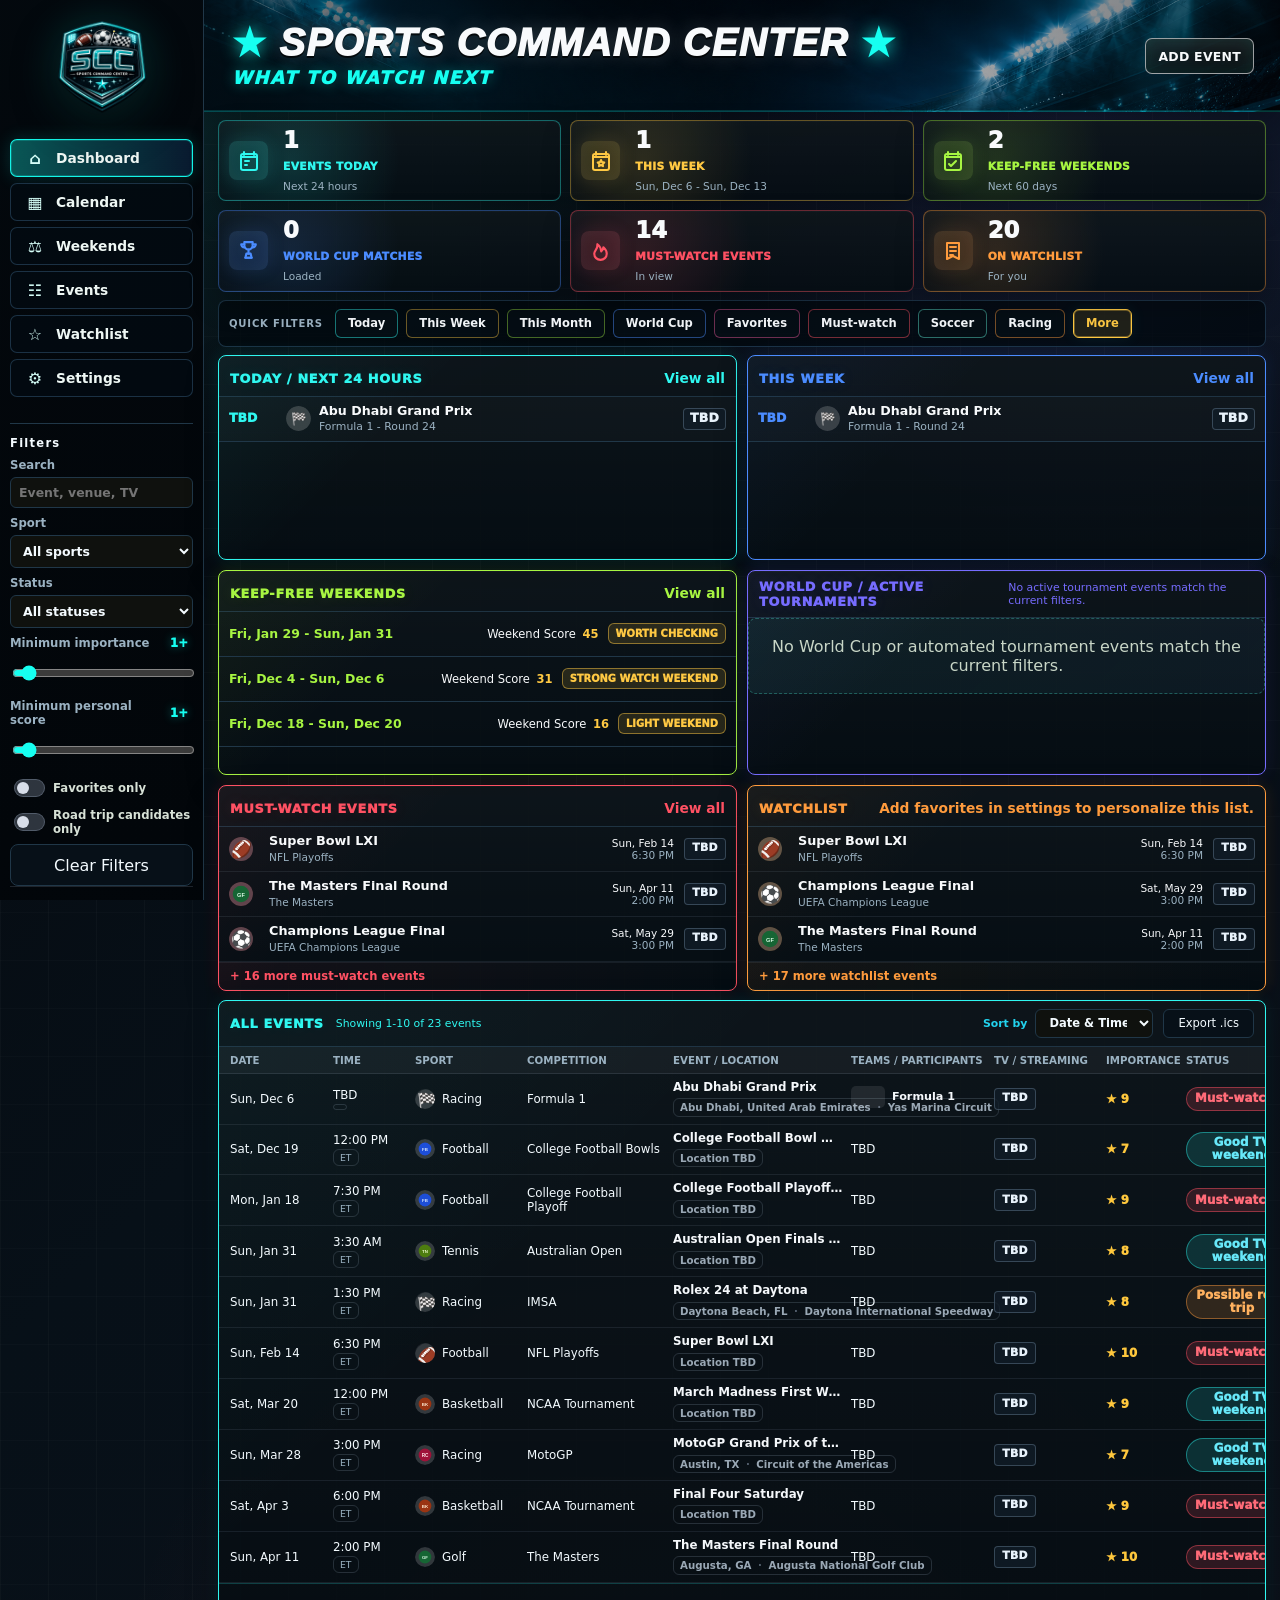
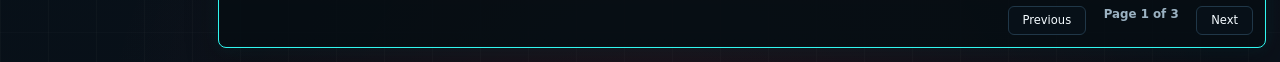
==== commit e193bec9: "Add dashboard event drilldowns" ====
--- a/outputs/sports-weekend-planner/index.html
+++ b/outputs/sports-weekend-planner/index.html
@@ -210,7 +210,7 @@
               <article class="panel highlight-panel today-panel">
                 <div class="panel-heading">
                   <h3>Today / Next 24 Hours</h3>
-                  <p>View all</p>
+                  <button class="panel-link" type="button" data-events-drilldown="today">View all</button>
                 </div>
                 <div id="todayEventList" class="compact-list"></div>
               </article>
@@ -218,7 +218,7 @@
               <article class="panel week-panel">
                 <div class="panel-heading">
                   <h3>This Week</h3>
-                  <p>View all</p>
+                  <button class="panel-link" type="button" data-events-drilldown="week">View all</button>
                 </div>
                 <div id="thisWeekList" class="compact-list"></div>
               </article>
@@ -234,6 +234,7 @@
               <article class="panel mustwatch-panel">
                 <div class="panel-heading">
                   <h3>Must-Watch Events</h3>
+                  <button class="panel-link" type="button" data-events-drilldown="must-watch">View all</button>
                 </div>
                 <div id="mustWatchList" class="compact-list"></div>
               </article>
@@ -241,6 +242,7 @@
               <article class="panel keepfree-panel">
                 <div class="panel-heading">
                   <h3>Keep-Free Weekends</h3>
+                  <button class="panel-link" type="button" data-weekends-drilldown="keep-free">View all</button>
                 </div>
                 <div id="bestWeekendList" class="weekend-score-list"></div>
               </article>
@@ -248,7 +250,7 @@
               <article class="panel watchlist-panel">
                 <div class="panel-heading">
                   <h3>Watchlist</h3>
-                  <p id="watchlistSummary">View all</p>
+                  <button id="watchlistSummary" class="panel-link" type="button" data-events-drilldown="watchlist">View all</button>
                 </div>
                 <div id="personalWatchList" class="compact-list"></div>
               </article>
--- a/outputs/sports-weekend-planner/styles.css
+++ b/outputs/sports-weekend-planner/styles.css
@@ -516,6 +516,39 @@
   font-size: 0.86rem;
 }
 
+.panel-link {
+  border: 0;
+  background: transparent;
+  color: var(--muted);
+  cursor: pointer;
+  font: inherit;
+  font-size: 0.86rem;
+  font-weight: 850;
+  margin: 4px 0 0;
+  padding: 2px 0;
+  text-align: right;
+}
+
+.panel-link:hover,
+.panel-link:focus-visible,
+.more-row[data-events-drilldown]:hover,
+.more-row[data-events-drilldown]:focus-visible,
+.more-row[data-weekends-drilldown]:hover,
+.more-row[data-weekends-drilldown]:focus-visible,
+.link-button[data-events-drilldown]:hover,
+.link-button[data-events-drilldown]:focus-visible {
+  color: var(--brand-cyan);
+  text-decoration: underline;
+}
+
+.panel-link:focus-visible,
+.more-row[data-events-drilldown]:focus-visible,
+.more-row[data-weekends-drilldown]:focus-visible,
+.link-button[data-events-drilldown]:focus-visible {
+  outline: 2px solid var(--brand-cyan);
+  outline-offset: 2px;
+}
+
 .event-list,
 .compact-list,
 .sport-summary,
@@ -3416,6 +3449,7 @@
 }
 
 .panel-heading p,
+.panel-link,
 .more-row,
 .link-button {
   color: var(--section-accent, var(--brand-cyan));
@@ -5204,3 +5238,127 @@
     justify-content: center;
   }
 }
+
+/* Version 0.21.1: Dashboard All Events row clarity. */
+.event-title-cell {
+  display: grid;
+  gap: 2px;
+  min-width: 0;
+}
+
+.event-title-cell strong,
+.event-title-cell small {
+  display: block;
+  overflow: hidden;
+  text-overflow: ellipsis;
+  white-space: nowrap;
+}
+
+.event-title-cell strong {
+  color: var(--text-main, #f8fafc);
+  font-size: inherit;
+  font-weight: 850;
+  line-height: 1.15;
+}
+
+.event-title-cell small {
+  color: var(--text-muted, var(--muted));
+  font-size: 0.64rem;
+  font-weight: 700;
+  line-height: 1.2;
+}
+
+.location-separator {
+  color: rgba(148, 163, 184, 0.55);
+  margin: 0 3px;
+}
+
+.compact-participants,
+.participant-side {
+  display: inline-flex;
+  align-items: center;
+}
+
+.compact-participants {
+  gap: 6px;
+  max-width: 100%;
+  min-width: 0;
+  color: var(--text-main, #f8fafc);
+  white-space: nowrap;
+}
+
+.compact-participants b {
+  color: var(--text-muted, var(--muted));
+  font-size: 0.58rem;
+  font-weight: 950;
+  letter-spacing: 0.04em;
+  text-transform: uppercase;
+}
+
+.participant-side {
+  gap: 4px;
+  min-width: 0;
+}
+
+.participant-side small {
+  display: inline;
+  margin: 0;
+  color: var(--text-main, #f8fafc);
+  font-size: 0.66rem;
+  font-weight: 900;
+  line-height: 1;
+}
+
+.compact-participants .flag-logo-frame {
+  width: 22px;
+  height: 15px;
+}
+
+.compact-participants .sport-logo-frame {
+  width: 18px;
+  height: 18px;
+}
+
+.series-participant {
+  display: inline-flex;
+  align-items: center;
+  gap: 7px;
+  max-width: 100%;
+  min-width: 0;
+}
+
+.series-participant .logo-frame {
+  flex: 0 0 auto;
+}
+
+.series-participant .sport-logo-frame {
+  width: 34px;
+  height: 22px;
+  border-radius: 5px;
+}
+
+.series-participant .sport-logo {
+  border-radius: 5px;
+  padding: 0;
+}
+
+.series-participant .logo-fallback {
+  font-size: 0.58rem;
+}
+
+.series-participant span:last-child {
+  overflow: hidden;
+  color: var(--text-main, #f8fafc);
+  font-size: 0.7rem;
+  font-weight: 850;
+  line-height: 1.1;
+  text-overflow: ellipsis;
+  white-space: nowrap;
+}
+
+body[data-theme="light"] .event-title-cell strong,
+body[data-theme="light"] .compact-participants,
+body[data-theme="light"] .participant-side small,
+body[data-theme="light"] .series-participant span:last-child {
+  color: var(--text-main, #17202a);
+}
